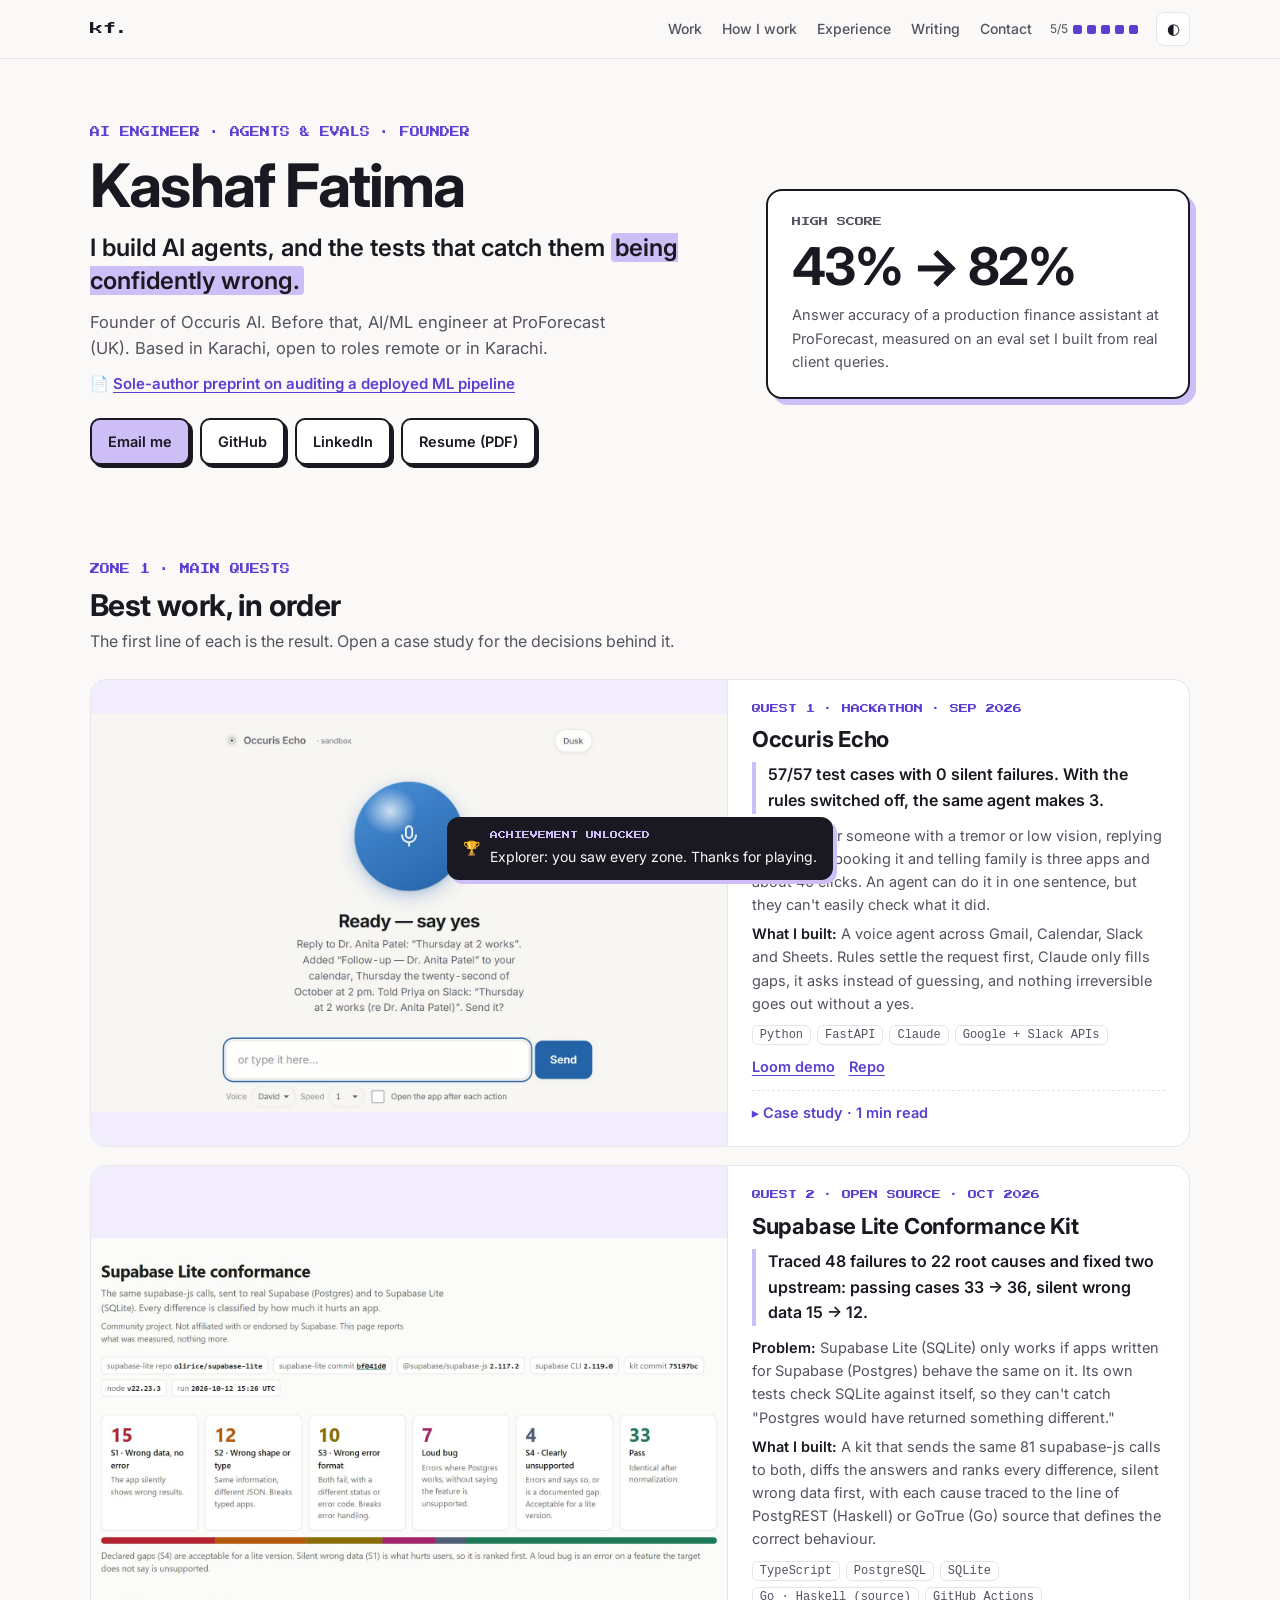
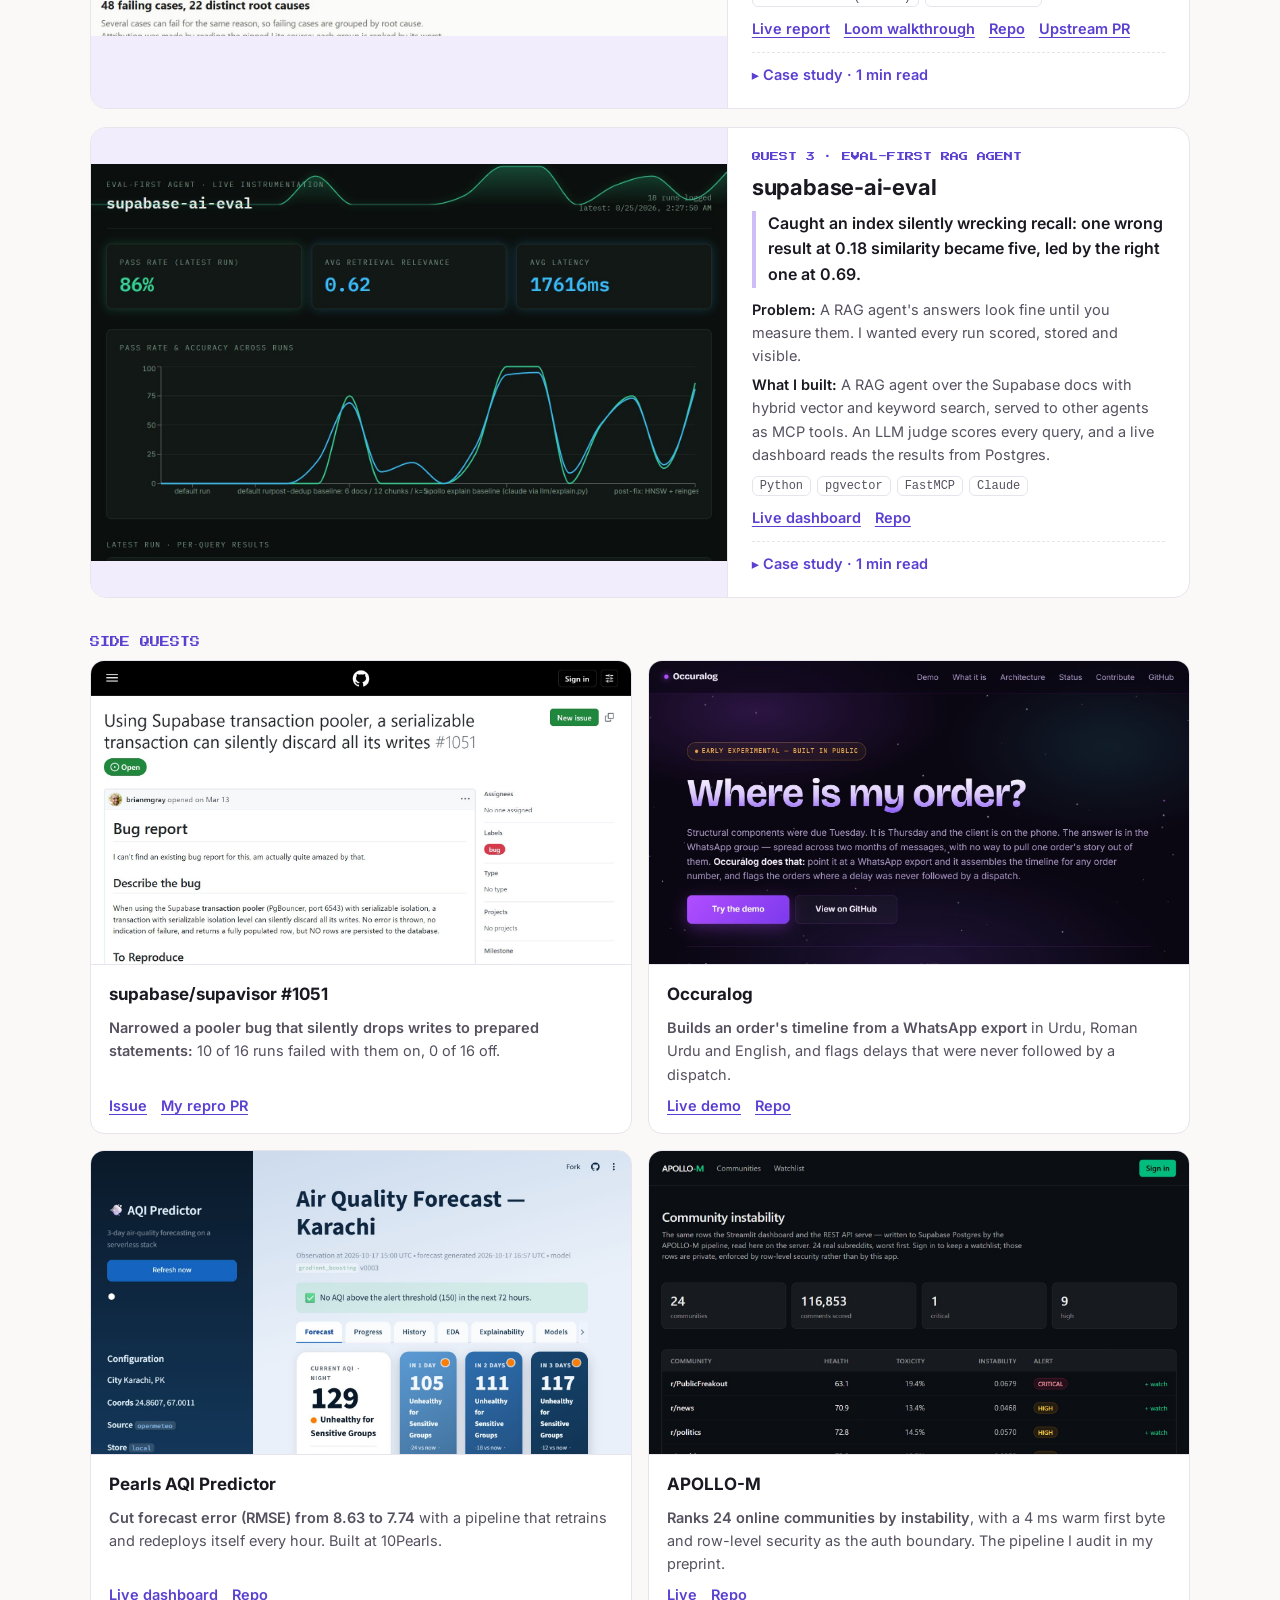
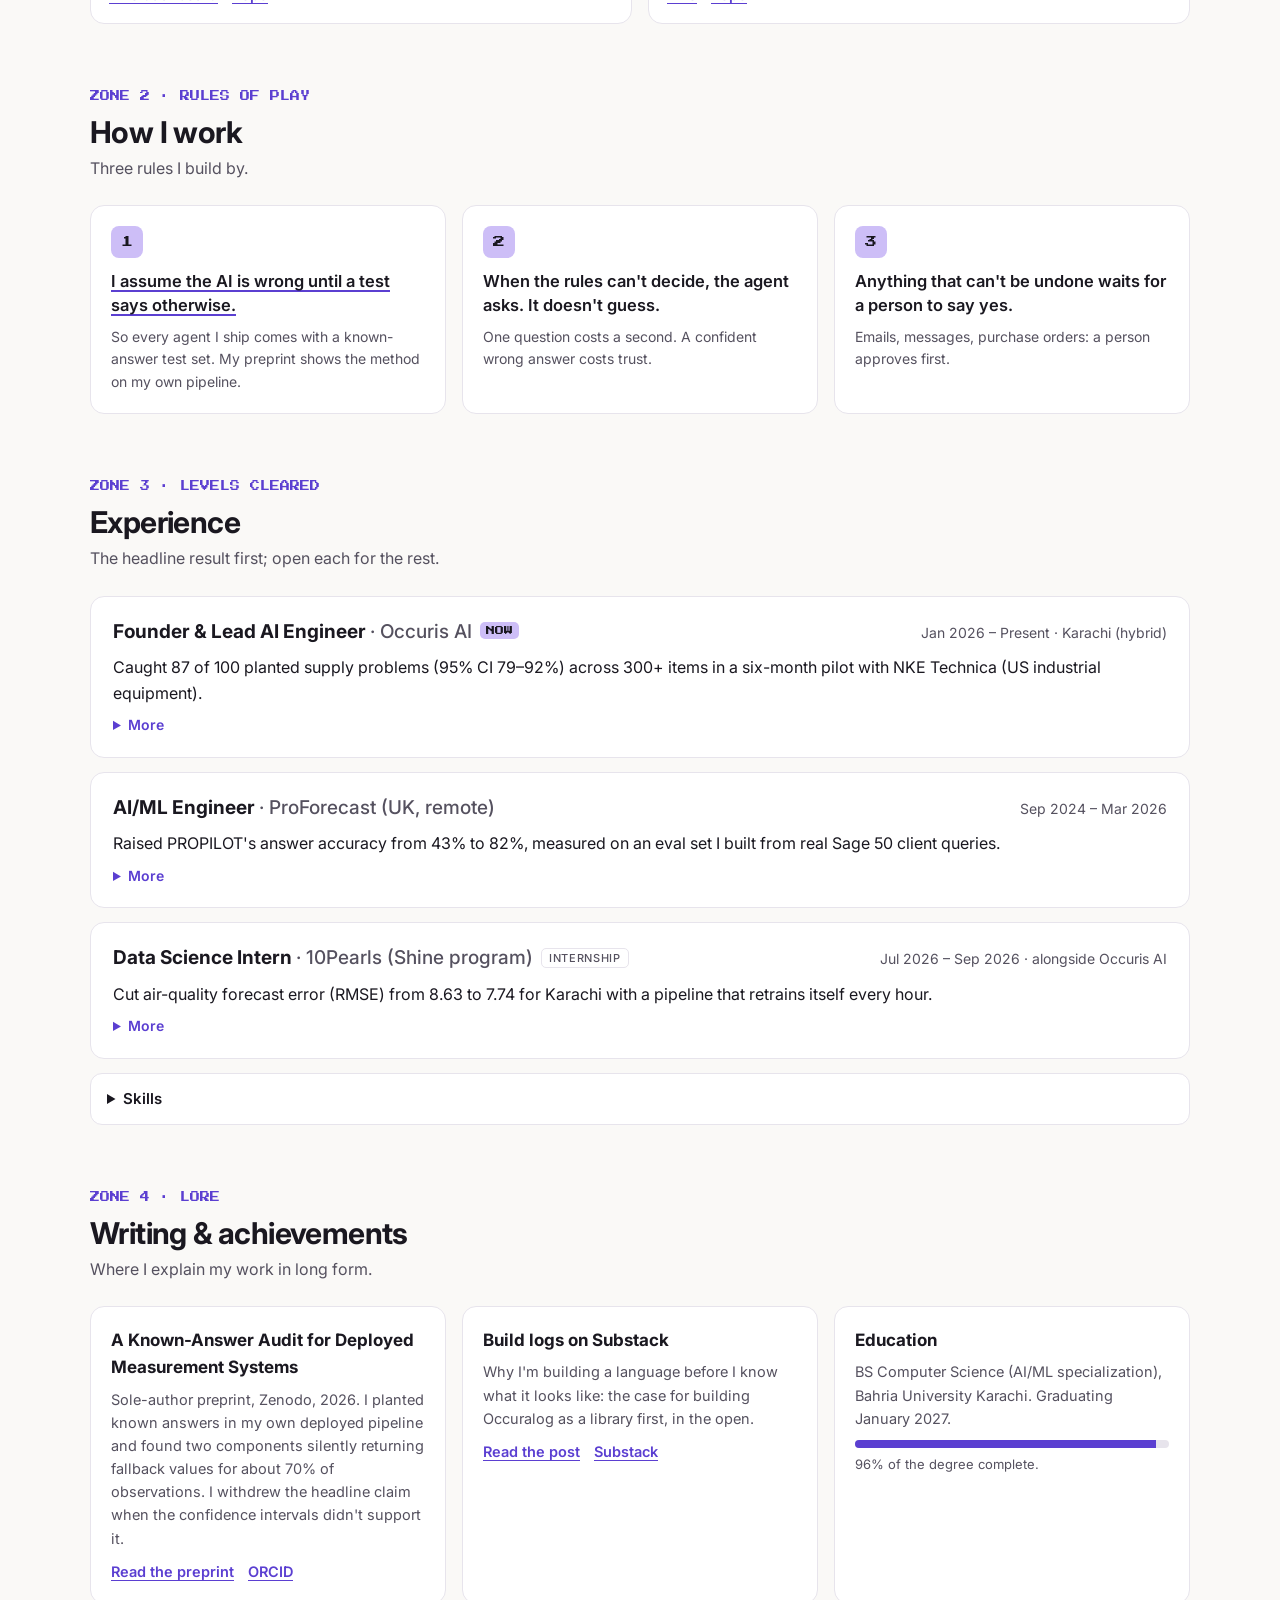
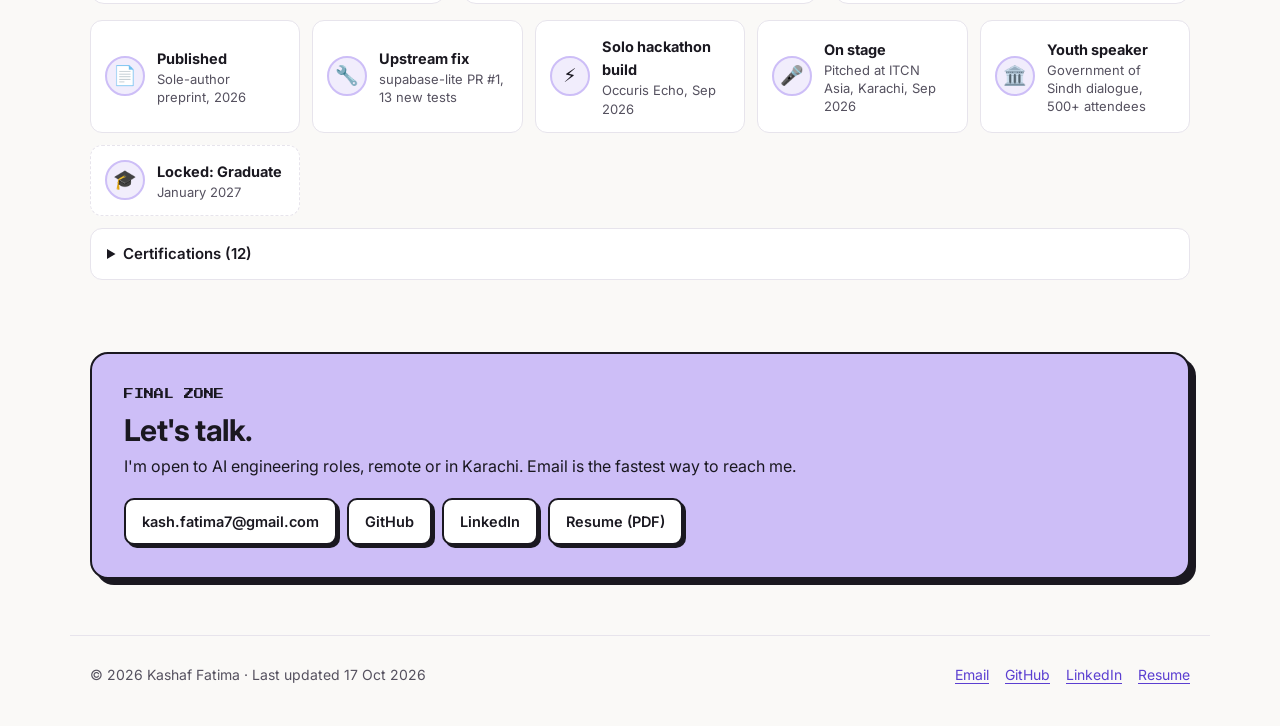
==== index.html @ 3b72481b "Move to the kashaff-codes GitHub name: links, canonical URL, preview image, resume Co-Authored-By: C" ====
<!DOCTYPE html>
<html lang="en">
<head>
  <meta charset="UTF-8">
  <meta name="viewport" content="width=device-width, initial-scale=1.0">
  <title>Kashaf Fatima — AI Engineer · Agents &amp; Evals</title>
  <meta name="description" content="AI engineer and founder of Occuris AI. I build AI agents and the tests that catch them being confidently wrong.">
  <meta name="author" content="Kashaf Fatima">
  <meta name="theme-color" content="#FAF9F7" media="(prefers-color-scheme: light)">
  <meta name="theme-color" content="#16141C" media="(prefers-color-scheme: dark)">
  <meta name="color-scheme" content="light dark">
  <link rel="canonical" href="https://kashaff-codes.github.io/Portfolio/">
  <link rel="icon" type="image/svg+xml" href="data:image/svg+xml,%3Csvg xmlns='http://www.w3.org/2000/svg' viewBox='0 0 64 64'%3E%3Crect width='64' height='64' rx='14' fill='%23CDBEF7'/%3E%3Ctext x='32' y='43' font-family='Arial,Helvetica,sans-serif' font-size='30' font-weight='700' text-anchor='middle' fill='%231A1820'%3Ekf%3C/text%3E%3C/svg%3E">
  <link rel="apple-touch-icon" href="https://kashaff-codes.github.io/Portfolio/og-image.png">
  <meta property="og:type" content="website">
  <meta property="og:site_name" content="Kashaf Fatima">
  <meta property="og:title" content="Kashaf Fatima — Building and evaluating AI agents">
  <meta property="og:description" content="AI engineer and founder of Occuris AI. I build AI agents and the tests that catch them being confidently wrong.">
  <meta property="og:url" content="https://kashaff-codes.github.io/Portfolio/">
  <meta property="og:image" content="https://kashaff-codes.github.io/Portfolio/og-image.png">
  <meta property="og:image:width" content="1200">
  <meta property="og:image:height" content="630">
  <meta property="og:image:alt" content="Kashaf Fatima — Building and evaluating AI agents">
  <meta name="twitter:card" content="summary_large_image">
  <meta name="twitter:title" content="Kashaf Fatima — Building and evaluating AI agents">
  <meta name="twitter:description" content="AI engineer and founder of Occuris AI. I build AI agents and the tests that catch them being confidently wrong.">
  <meta name="twitter:image" content="https://kashaff-codes.github.io/Portfolio/og-image.png">
  <link rel="preconnect" href="https://fonts.googleapis.com">
  <link rel="preconnect" href="https://fonts.gstatic.com" crossorigin>
  <link href="https://fonts.googleapis.com/css2?family=Inter:wght@400;500;600;700&family=Press+Start+2P&display=swap" rel="stylesheet">
  <style>
    *, *::before, *::after { box-sizing: border-box; margin: 0; padding: 0; }

    /* One neutral base, one accent (lavender). --violet is the same hue, darkened for readable text. */
    :root {
      --bg:       #FAF9F7;
      --surface:  #FFFFFF;
      --ink:      #1A1820;
      --muted:    #55515F;
      --line:     #E7E4EC;
      --lavender: #CDBEF7;
      --lavender-soft: #F1EDFC;
      --violet:   #5B3FD1;
    }
    @media (prefers-color-scheme: dark) {
      :root:not([data-theme="light"]) {
        --bg:       #16141C;
        --surface:  #1E1B26;
        --ink:      #EEEBF5;
        --muted:    #ABA6B8;
        --line:     #2F2B3A;
        --lavender: #B9A6F5;
        --lavender-soft: #2A2440;
        --violet:   #C4B5FA;
      }
    }
    :root[data-theme="dark"] {
      --bg:       #16141C;
      --surface:  #1E1B26;
      --ink:      #EEEBF5;
      --muted:    #ABA6B8;
      --line:     #2F2B3A;
      --lavender: #B9A6F5;
      --lavender-soft: #2A2440;
      --violet:   #C4B5FA;
    }

    html { scroll-behavior: smooth; scroll-padding-top: 70px; }
    body {
      background: var(--bg); color: var(--ink);
      font: 16px/1.6 'Inter', system-ui, sans-serif;
      -webkit-font-smoothing: antialiased;
    }
    a { color: var(--violet); text-underline-offset: 3px; }
    strong { font-weight: 600; }
    img { display: block; max-width: 100%; height: auto; }
    .pixel { font-family: 'Press Start 2P', monospace; font-weight: 400; }
    .wrap { max-width: 1140px; margin: 0 auto; padding: 0 20px; }
    :focus-visible { outline: 3px solid var(--violet); outline-offset: 2px; border-radius: 4px; }

    /* Top bar */
    header.bar {
      position: sticky; top: 0; z-index: 20;
      background: var(--bg); border-bottom: 1px solid var(--line);
    }
    .bar-inner { display: flex; align-items: center; gap: 18px; height: 58px; }
    .logo { font-family: 'Press Start 2P', monospace; font-size: 13px; color: var(--ink); text-decoration: none; }
    .bar nav { display: flex; gap: 20px; margin-left: auto; }
    .bar nav a { color: var(--muted); text-decoration: none; font-size: 14px; font-weight: 500; }
    .bar nav a:hover { color: var(--ink); }
    .zones { display: flex; align-items: center; gap: 5px; font-size: 12px; color: var(--muted); }
    .pip { width: 9px; height: 9px; border-radius: 2px; background: var(--line); }
    .pip.on { background: var(--violet); }
    .menu { display: none; position: relative; }
    .menu summary {
      list-style: none; cursor: pointer; font-size: 14px; font-weight: 600;
      border: 1px solid var(--line); background: var(--surface); color: var(--ink);
      border-radius: 8px; padding: 6px 12px;
    }
    .menu summary::-webkit-details-marker { display: none; }
    .menu nav {
      position: absolute; left: 0; top: calc(100% + 8px); min-width: 190px; margin-left: 0; gap: 0;
      display: grid; background: var(--surface); border: 1px solid var(--line);
      border-radius: 12px; padding: 6px; box-shadow: 4px 4px 0 var(--lavender);
    }
    .menu nav a { color: var(--ink); text-decoration: none; padding: 10px 12px; border-radius: 8px; font-weight: 500; }
    .menu nav a:hover { background: var(--lavender-soft); }
    .theme-btn {
      border: 1px solid var(--line); background: var(--surface); color: var(--ink);
      border-radius: 8px; width: 34px; height: 34px; cursor: pointer; font-size: 15px;
    }

    /* Buttons */
    .actions { display: flex; flex-wrap: wrap; gap: 10px; }
    .btn {
      display: inline-flex; align-items: center; padding: 10px 16px; border-radius: 10px;
      font-weight: 600; font-size: 14.5px; text-decoration: none;
      border: 2px solid var(--ink); color: var(--ink); background: var(--surface);
      box-shadow: 3px 3px 0 var(--ink);
    }
    .btn:hover { transform: translate(-1px, -1px); box-shadow: 4px 4px 0 var(--ink); }
    .btn.primary { background: var(--lavender); color: #1A1820; }

    /* LAYER 1 — 10 seconds: who, what, one proof number, contact */
    .hero { padding: 64px 0 40px; display: grid; grid-template-columns: 1.5fr 1fr; gap: 40px; align-items: center; }
    .hero-label { font-size: 10px; color: var(--violet); margin-bottom: 14px; line-height: 1.8; }
    h1 { font-size: clamp(40px, 7vw, 60px); line-height: 1.02; letter-spacing: -0.03em; font-weight: 700; }
    .hook { font-size: clamp(20px, 2.6vw, 24px); line-height: 1.35; margin: 16px 0 12px; font-weight: 600; }
    .hook mark { background: var(--lavender); color: #1A1820; padding: 0 4px; border-radius: 4px; }
    .sub { color: var(--muted); font-size: 16.5px; margin-bottom: 10px; max-width: 540px; }
    .cred { font-size: 15px; font-weight: 600; margin-bottom: 22px; }
    .proof {
      background: var(--surface); border: 2px solid var(--ink); border-radius: 16px;
      padding: 24px; box-shadow: 6px 6px 0 var(--lavender);
    }
    .proof .pixel { font-size: 9px; color: var(--muted); margin-bottom: 12px; display: block; }
    .proof-num { font-size: clamp(38px, 10vw, 52px); font-weight: 700; letter-spacing: -0.03em; line-height: 1; white-space: nowrap; }
    .proof p { color: var(--muted); margin-top: 10px; font-size: 14.5px; }

    /* Sections */
    section.zone { padding: 56px 0 8px; }
    .zone-label { font-size: 10px; color: var(--violet); margin-bottom: 10px; }
    h2 { font-size: 30px; letter-spacing: -0.02em; line-height: 1.2; margin-bottom: 6px; }
    .zone-sub { color: var(--muted); margin-bottom: 24px; }

    /* LAYER 2 + 3 — main quests: outcome line (30 s), problem/build/links (60 s) */
    .quest {
      background: var(--surface); border: 1px solid var(--line); border-radius: 16px;
      display: grid; grid-template-columns: 58% 1fr; overflow: hidden; margin-bottom: 18px;
    }
    .shot { background: var(--lavender-soft); border-right: 1px solid var(--line); display: flex; align-items: center; }
    .shot img { width: 100%; aspect-ratio: 16 / 10; object-fit: cover; object-position: top; }
    .quest-body { padding: 22px 24px; display: flex; flex-direction: column; gap: 10px; }
    .rank { font-size: 9px; color: var(--violet); }
    .quest h3 { font-size: 22px; letter-spacing: -0.01em; line-height: 1.2; }
    .outcome { font-size: 16px; font-weight: 600; border-left: 4px solid var(--lavender); padding-left: 12px; }
    .facts { display: grid; gap: 6px; font-size: 14.5px; color: var(--muted); }
    .facts b { color: var(--ink); font-weight: 600; }
    .tags { display: flex; flex-wrap: wrap; gap: 6px; }
    .tag { font: 500 12px ui-monospace, SFMono-Regular, Menlo, Consolas, monospace; color: var(--muted); border: 1px solid var(--line); border-radius: 6px; padding: 2px 7px; }
    .links { display: flex; flex-wrap: wrap; gap: 14px; }
    .links a { font-size: 14.5px; font-weight: 600; }

    /* LAYER 4 — 5 minutes: case studies */
    details.case { border-top: 1px dashed var(--line); padding-top: 10px; margin-top: 2px; }
    details.case summary { cursor: pointer; font-weight: 600; font-size: 14.5px; color: var(--violet); list-style: none; }
    details.case summary::-webkit-details-marker { display: none; }
    details.case summary::before { content: '▸ '; }
    details.case[open] summary::before { content: '▾ '; }
    .case-body { display: grid; gap: 14px; margin-top: 12px; font-size: 14.5px; color: var(--muted); }
    .case-body h4 { font-size: 13px; text-transform: uppercase; letter-spacing: .06em; color: var(--ink); margin-bottom: 4px; }
    .case-body ul { padding-left: 18px; display: grid; gap: 5px; }

    .zoom { display: block; width: 100%; cursor: zoom-in; position: relative; }
    .zoom::after {
      content: '⤢ Enlarge'; position: absolute; right: 10px; bottom: 10px; font: 600 12px 'Inter', sans-serif;
      background: rgba(26, 24, 32, .82); color: #fff; padding: 4px 8px; border-radius: 6px; opacity: 0; transition: opacity .15s;
    }
    .zoom:hover::after, .zoom:focus-visible::after { opacity: 1; }
    dialog.viewer { border: 0; padding: 0; background: transparent; max-width: min(96vw, 1600px); margin: auto; }
    dialog.viewer::backdrop { background: rgba(10, 9, 14, .86); }
    dialog.viewer img { width: 100%; height: auto; max-height: 88vh; object-fit: contain; border-radius: 10px; }
    dialog.viewer button {
      position: fixed; top: 16px; right: 16px; font: 600 14px 'Inter', sans-serif; cursor: pointer;
      background: #fff; color: #1A1820; border: 2px solid #1A1820; border-radius: 8px; padding: 6px 12px;
    }

    /* Side quests */
    .side { display: grid; grid-template-columns: repeat(2, 1fr); gap: 16px; }
    .side-card { background: var(--surface); border: 1px solid var(--line); border-radius: 14px; overflow: hidden; display: flex; flex-direction: column; }
    .side-card img { aspect-ratio: 16 / 9; object-fit: cover; object-position: top; border-bottom: 1px solid var(--line); }
    .side-body { padding: 16px 18px; display: flex; flex-direction: column; gap: 8px; flex: 1; }
    .side-card h3 { font-size: 17px; }
    .side-card p { font-size: 14.5px; color: var(--muted); }
    .side-card .links { margin-top: auto; }

    /* How I work */
    .principles { display: grid; grid-template-columns: repeat(3, 1fr); gap: 16px; counter-reset: p; }
    .principle { background: var(--surface); border: 1px solid var(--line); border-radius: 14px; padding: 20px; }
    .principle::before {
      counter-increment: p; content: counter(p);
      font-family: 'Press Start 2P', monospace; font-size: 12px;
      display: inline-grid; place-items: center; width: 32px; height: 32px; border-radius: 8px;
      background: var(--lavender); color: #1A1820; margin-bottom: 12px;
    }
    .principle p { font-weight: 600; font-size: 16.5px; line-height: 1.45; }
    .principle a.rule-link { color: inherit; text-decoration: underline; text-decoration-color: var(--violet); text-decoration-thickness: 2px; }
    .principle small { display: block; color: var(--muted); font-size: 14px; margin-top: 8px; }

    /* Experience */
    .level { background: var(--surface); border: 1px solid var(--line); border-radius: 14px; padding: 20px 22px; margin-bottom: 14px; }
    .level-head { display: flex; justify-content: space-between; gap: 12px; flex-wrap: wrap; align-items: baseline; }
    .level h3 { font-size: 19px; }
    .level h3 span { color: var(--muted); font-weight: 500; }
    .when { font-size: 14px; color: var(--muted); white-space: nowrap; }
    .level h3 .now { font-size: 9px; background: var(--lavender); color: #1A1820; padding: 4px 6px; border-radius: 5px; margin-left: 8px; vertical-align: 3px; }
    .tagpill { font-size: 11px; font-weight: 600; letter-spacing: .06em; color: var(--muted); border: 1px solid var(--line); padding: 2px 7px; border-radius: 5px; margin-left: 8px; vertical-align: 2px; }
    .level .headline { margin-top: 8px; }
    .level details { margin-top: 8px; }
    .level summary { cursor: pointer; color: var(--violet); font-weight: 600; font-size: 14px; }
    .level ul { padding-left: 18px; color: var(--muted); font-size: 14.5px; display: grid; gap: 6px; margin-top: 8px; }

    /* Writing + achievements */
    .two { display: grid; grid-template-columns: repeat(3, 1fr); gap: 16px; }
    .panel { background: var(--surface); border: 1px solid var(--line); border-radius: 14px; padding: 20px; }
    .panel h3 { font-size: 17px; margin-bottom: 6px; }
    .panel p { color: var(--muted); font-size: 14.5px; margin-bottom: 10px; }
    .badges { display: grid; grid-template-columns: repeat(auto-fill, minmax(200px, 1fr)); gap: 12px; }
    .badge { background: var(--surface); border: 1px solid var(--line); border-radius: 12px; padding: 14px; display: flex; gap: 12px; align-items: center; }
    .badge-icon { flex: none; width: 40px; height: 40px; border-radius: 50%; display: grid; place-items: center; font-size: 19px; background: var(--lavender-soft); border: 2px solid var(--lavender); }
    .badge b { display: block; font-size: 14.5px; }
    .badge small { color: var(--muted); font-size: 13px; line-height: 1.4; display: block; }
    .badge.locked { border-style: dashed; }
    .xp { height: 8px; border-radius: 4px; background: var(--line); margin-top: 6px; overflow: hidden; }
    .xp i { display: block; height: 100%; background: var(--violet); }
    details.box { background: var(--surface); border: 1px solid var(--line); border-radius: 12px; margin-top: 12px; }
    details.box summary { cursor: pointer; padding: 13px 16px; font-weight: 600; font-size: 15px; }
    .box-body { padding: 0 16px 14px; color: var(--muted); font-size: 14.5px; display: grid; gap: 6px; }
    .skills p { margin: 0; }
    .skills b { color: var(--ink); }

    /* Contact + footer */
    .final { margin: 64px 0 0; background: var(--lavender); color: #1A1820; border: 2px solid #1A1820; border-radius: 18px; padding: 32px; box-shadow: 6px 6px 0 #1A1820; }
    .final .pixel { font-size: 10px; margin-bottom: 10px; }
    .final h2 { color: #1A1820; }
    .final p { margin-bottom: 18px; }
    .final .btn { border-color: #1A1820; color: #1A1820; background: #FFFFFF; box-shadow: 3px 3px 0 #1A1820; }
    footer.wrap { padding: 28px 20px 40px; margin-top: 56px; border-top: 1px solid var(--line); color: var(--muted); font-size: 14px; display: flex; justify-content: space-between; flex-wrap: wrap; gap: 12px; }
    footer nav { display: flex; gap: 16px; flex-wrap: wrap; }

    .toast {
      position: fixed; left: 50%; bottom: 20px; transform: translate(-50%, 150%);
      background: var(--ink); color: var(--bg); border-radius: 12px; padding: 12px 16px;
      display: flex; gap: 10px; align-items: center; z-index: 50; transition: transform .3s;
      box-shadow: 4px 4px 0 var(--lavender); max-width: calc(100% - 32px); font-size: 14px;
    }
    .toast.show { transform: translate(-50%, 0); }
    .toast .pixel { font-size: 8px; display: block; margin-bottom: 4px; color: var(--lavender); }

    @media (prefers-reduced-motion: reduce) {
      html { scroll-behavior: auto; }
      .toast { transition: none; }
      .btn:hover { transform: none; }
    }

    @media (max-width: 820px) {
      .bar > .wrap > nav { display: none; }
      .menu { display: block; margin-left: 4px; }
      .zones { margin-left: auto; }
      .hero { grid-template-columns: 1fr; padding: 40px 0 24px; gap: 24px; }
      .proof { box-shadow: 4px 4px 0 var(--lavender); }
      .quest { grid-template-columns: 1fr; }
      .shot { border-right: 0; border-bottom: 1px solid var(--line); }
      .quest-body { padding: 18px; }
      .side, .principles, .two { grid-template-columns: 1fr; }
      .final { padding: 24px 20px; box-shadow: 4px 4px 0 #1A1820; }
      h2 { font-size: 26px; }
    }
  </style>
</head>
<body>

  <header class="bar">
    <div class="wrap bar-inner">
      <a href="#top" class="logo" aria-label="Kashaf Fatima, back to top">kf.</a>
      <nav aria-label="Sections">
        <a href="#work">Work</a>
        <a href="#how">How I work</a>
        <a href="#experience">Experience</a>
        <a href="#writing">Writing</a>
        <a href="#contact">Contact</a>
      </nav>
      <details class="menu" id="menu">
        <summary aria-label="Open section menu">Menu</summary>
        <nav aria-label="Sections">
          <a href="#work">Work</a>
          <a href="#how">How I work</a>
          <a href="#experience">Experience</a>
          <a href="#writing">Writing</a>
          <a href="#contact">Contact</a>
          <a href="Kashaf_Fatima_Resume.pdf" download>Resume (PDF)</a>
        </nav>
      </details>
      <div class="zones" title="Sections you've explored">
        <span id="zone-count">0/5</span>
        <span class="pip" data-pip="work"></span>
        <span class="pip" data-pip="how"></span>
        <span class="pip" data-pip="experience"></span>
        <span class="pip" data-pip="writing"></span>
        <span class="pip" data-pip="contact"></span>
      </div>
      <button class="theme-btn" id="theme-btn" aria-label="Switch between light and dark theme">◐</button>
    </div>
  </header>

  <main class="wrap" id="top">

    <!-- LAYER 1 · 10 seconds -->
    <section class="hero">
      <div>
        <div class="hero-label pixel">AI ENGINEER · AGENTS &amp; EVALS · FOUNDER</div>
        <h1>Kashaf Fatima</h1>
        <p class="hook">I build AI agents, and the tests that catch them <mark>being confidently wrong.</mark></p>
        <p class="sub">Founder of Occuris AI. Before that, AI/ML engineer at ProForecast (UK). Based in Karachi, open to roles remote or in Karachi.</p>
        <p class="cred">📄 <a href="https://doi.org/10.5281/zenodo.22395202" target="_blank" rel="noopener">Sole-author preprint on auditing a deployed ML pipeline</a></p>
        <div class="actions">
          <a href="mailto:kash.fatima7@gmail.com" class="btn primary">Email me</a>
          <a href="https://github.com/kashaff-codes" target="_blank" rel="noopener" class="btn">GitHub</a>
          <a href="https://www.linkedin.com/in/kashaf-fatima-jaffri67/" target="_blank" rel="noopener" class="btn">LinkedIn</a>
          <a href="Kashaf_Fatima_Resume.pdf" download class="btn">Resume (PDF)</a>
        </div>
      </div>
      <aside class="proof" aria-label="Proof">
        <span class="pixel">HIGH SCORE</span>
        <div class="proof-num">43% → 82%</div>
        <p>Answer accuracy of a production finance assistant at ProForecast, measured on an eval set I built from real client queries.</p>
      </aside>
    </section>

    <!-- LAYERS 2–4 · Work -->
    <section class="zone" id="work" data-zone="work">
      <div class="zone-label pixel">ZONE 1 · MAIN QUESTS</div>
      <h2>Best work, in order</h2>
      <p class="zone-sub">The first line of each is the result. Open a case study for the decisions behind it.</p>

      <!-- Quest 1 -->
      <article class="quest">
        <div class="shot"><a class="zoom" href="img/echo.jpg" aria-label="Open full-size screenshot"><img src="img/echo.jpg" width="1600" height="1000" loading="lazy" alt="Occuris Echo after one typed request: it has drafted a reply to Dr. Anita Patel, added the appointment to the calendar, drafted a Slack message to Priya, and asks 'Send it?'"></a></div>
        <div class="quest-body">
          <div class="rank pixel">QUEST 1 · HACKATHON · SEP 2026</div>
          <h3>Occuris Echo</h3>
          <p class="outcome">57/57 test cases with 0 silent failures. With the rules switched off, the same agent makes 3.</p>
          <div class="facts">
            <span><b>Problem:</b> For someone with a tremor or low vision, replying to a doctor, booking it and telling family is three apps and about 40 clicks. An agent can do it in one sentence, but they can't easily check what it did.</span>
            <span><b>What I built:</b> A voice agent across Gmail, Calendar, Slack and Sheets. Rules settle the request first, Claude only fills gaps, it asks instead of guessing, and nothing irreversible goes out without a yes.</span>
          </div>
          <div class="tags"><span class="tag">Python</span><span class="tag">FastAPI</span><span class="tag">Claude</span><span class="tag">Google + Slack APIs</span></div>
          <div class="links">
            <a href="https://www.loom.com/share/6bd1cf3edd624f7abde12051eb732f79" target="_blank" rel="noopener">Loom demo</a>
            <a href="https://github.com/kashaff-codes/occuris-echo" target="_blank" rel="noopener">Repo</a>
          </div>
          <details class="case">
            <summary>Case study · 1 min read</summary>
            <div class="case-body">
              <div>
                <h4>Decisions</h4>
                <ul>
                  <li>Rules before the model. Claude only extracts mentions; resolving them still goes through the rules, so a model mistake becomes a question, not an action.</li>
                  <li>The spoken read-back is built only from what each app reported, never from what the user said. Partial failures are stated: "Slack failed, nothing went out there."</li>
                  <li>"What's waiting for a yes" is computed from the ledger (requested minus completed), never stored as a flag. A crash loses nothing.</li>
                  <li>No vector memory. Nothing here needed similarity search, and it would have added a failure mode I couldn't measure.</li>
                  <li>Tests check the state of in-memory copies of all four apps (emails sent, events created), never what the agent claims it did.</li>
                </ul>
              </div>
              <div>
                <h4>Trade-offs</h4>
                <ul>
                  <li>"At 2" means 2 pm for hours 1 to 7. It's a heuristic, so Echo says the time back and the user can catch it.</li>
                  <li>The ledger lives in Google Sheets so users can read and edit their own memory, at the cost of a real database.</li>
                  <li>The parser is English-only; anything off-script falls to the model and is tagged as such.</li>
                </ul>
              </div>
              <div>
                <h4>What I'd do differently</h4>
                <ul>
                  <li>Run speech recognition on the device. The browser sends audio to the cloud, which isn't acceptable for medical appointments.</li>
                  <li>Test with disabled users. It's designed to WCAG 2.2, but designed isn't the same as tested.</li>
                </ul>
              </div>
            </div>
          </details>
        </div>
      </article>

      <!-- Quest 2 -->
      <article class="quest">
        <div class="shot"><a class="zoom" href="img/conformance.jpg" aria-label="Open full-size screenshot"><img src="img/conformance.jpg" width="1600" height="1000" loading="lazy" alt="The Supabase Lite conformance report: 15 silent wrong-data findings, 12 wrong shape, 10 wrong error format, 7 loud bugs, 4 clearly unsupported, 33 passing"></a></div>
        <div class="quest-body">
          <div class="rank pixel">QUEST 2 · OPEN SOURCE · OCT 2026</div>
          <h3>Supabase Lite Conformance Kit</h3>
          <p class="outcome">Traced 48 failures to 22 root causes and fixed two upstream: passing cases 33 → 36, silent wrong data 15 → 12.</p>
          <div class="facts">
            <span><b>Problem:</b> Supabase Lite (SQLite) only works if apps written for Supabase (Postgres) behave the same on it. Its own tests check SQLite against itself, so they can't catch "Postgres would have returned something different."</span>
            <span><b>What I built:</b> A kit that sends the same 81 supabase-js calls to both, diffs the answers and ranks every difference, silent wrong data first, with each cause traced to the line of PostgREST (Haskell) or GoTrue (Go) source that defines the correct behaviour.</span>
          </div>
          <div class="tags"><span class="tag">TypeScript</span><span class="tag">PostgreSQL</span><span class="tag">SQLite</span><span class="tag">Go · Haskell (source)</span><span class="tag">GitHub Actions</span></div>
          <div class="links">
            <a href="https://kashaff-codes.github.io/supalite-conformance/" target="_blank" rel="noopener">Live report</a>
            <a href="https://www.loom.com/share/0997a4b3062d48a1b7e1e290dffcd052" target="_blank" rel="noopener">Loom walkthrough</a>
            <a href="https://github.com/kashaff-codes/supalite-conformance" target="_blank" rel="noopener">Repo</a>
            <a href="https://github.com/olirice/supabase-lite/pull/1" target="_blank" rel="noopener">Upstream PR</a>
          </div>
          <details class="case">
            <summary>Case study · 1 min read</summary>
            <div class="case-body">
              <div>
                <h4>Decisions</h4>
                <ul>
                  <li>Black-box only: the kit talks HTTP through supabase-js, so any Supabase-compatible server can be tested by changing a URL.</li>
                  <li>One seed file generates the data for both databases, and CI fails if the generated files are stale.</li>
                  <li>No LLMs and no randomness in verdicts. Every version is pinned, so anyone can reproduce a run.</li>
                  <li>Severity ranks silent wrong data first and declared gaps last, because the silent ones are what hurt users.</li>
                  <li>Failures are grouped by root cause, so the report shows how many distinct problems exist, not just how many cases failed.</li>
                </ul>
              </div>
              <div>
                <h4>Trade-offs</h4>
                <ul>
                  <li>No compatibility percentage. A single number would hide which differences matter.</li>
                  <li>Error messages are never compared, only codes. Messages change between versions; codes are the contract.</li>
                  <li>Differences don't fail the build, because they're the output. A <code>--fail-on S1</code> flag lets a project gate on them.</li>
                </ul>
              </div>
              <div>
                <h4>What I'd do differently</h4>
                <ul>
                  <li>Turn the upgrade checks into a real export-to-Postgres migration. Today each value is written to both sides and compared, which isn't the same as migrating.</li>
                </ul>
              </div>
            </div>
          </details>
        </div>
      </article>

      <!-- Quest 3 -->
      <article class="quest">
        <div class="shot"><a class="zoom" href="img/ai-eval.jpg" aria-label="Open full-size screenshot"><img src="img/ai-eval.jpg" width="1600" height="1000" loading="lazy" alt="The supabase-ai-eval dashboard: 86% pass rate on the latest run, 0.62 average retrieval relevance, and per-query results"></a></div>
        <div class="quest-body">
          <div class="rank pixel">QUEST 3 · EVAL-FIRST RAG AGENT</div>
          <h3>supabase-ai-eval</h3>
          <p class="outcome">Caught an index silently wrecking recall: one wrong result at 0.18 similarity became five, led by the right one at 0.69.</p>
          <div class="facts">
            <span><b>Problem:</b> A RAG agent's answers look fine until you measure them. I wanted every run scored, stored and visible.</span>
            <span><b>What I built:</b> A RAG agent over the Supabase docs with hybrid vector and keyword search, served to other agents as MCP tools. An LLM judge scores every query, and a live dashboard reads the results from Postgres.</span>
          </div>
          <div class="tags"><span class="tag">Python</span><span class="tag">pgvector</span><span class="tag">FastMCP</span><span class="tag">Claude</span></div>
          <div class="links">
            <a href="https://supabase-ai-eval.vercel.app" target="_blank" rel="noopener">Live dashboard</a>
            <a href="https://github.com/kashaff-codes/supabase-ai-eval" target="_blank" rel="noopener">Repo</a>
          </div>
          <details class="case">
            <summary>Case study · 1 min read</summary>
            <div class="case-body">
              <div>
                <h4>Decisions</h4>
                <ul>
                  <li>Replaced an ivfflat index with HNSW. With 100 lists over 12 rows and one probe, every search read a single list, which looked like a weak model, not an index problem.</li>
                  <li>Merged vector and keyword results by rank, not score. Cosine similarity runs 0 to 1 and text rank is unbounded, so blending scores means inventing a scale.</li>
                  <li>Errors are scored separately from failures. When one query hit a DNS error, the harness refused to call that run a valid quality signal.</li>
                  <li>A schema-drift check, because the embedding size is declared in three places that can't check each other, and a mismatch fails quietly.</li>
                </ul>
              </div>
              <div>
                <h4>Trade-offs</h4>
                <ul>
                  <li>Six documents and eight test queries: enough to catch real bugs, not a benchmark.</li>
                  <li>An LLM judge is itself a model. Its scores are logged with its reasoning so they can be checked.</li>
                </ul>
              </div>
              <div>
                <h4>What I'd do differently</h4>
                <ul>
                  <li>Grow the corpus and the test set together. The one real failure (file uploads) was a gap in the docs I ingested, not in retrieval, and the eval was right to separate the two.</li>
                </ul>
              </div>
            </div>
          </details>
        </div>
      </article>

      <h3 class="zone-label pixel" style="margin-top:36px">SIDE QUESTS</h3>
      <div class="side">
        <article class="side-card">
          <a class="zoom" href="img/supavisor.jpg" aria-label="Open full-size screenshot"><img src="img/supavisor.jpg" width="1600" height="1000" loading="lazy" alt="GitHub issue supabase/supavisor #1051: a serializable transaction can silently discard all its writes"></a>
          <div class="side-body">
            <h3>supabase/supavisor #1051</h3>
            <p><strong>Narrowed a pooler bug that silently drops writes to prepared statements:</strong> 10 of 16 runs failed with them on, 0 of 16 off.</p>
            <div class="links">
              <a href="https://github.com/supabase/supavisor/issues/1051" target="_blank" rel="noopener">Issue</a>
              <a href="https://github.com/brianmgray/supabase-pool-bug-repro/pull/1" target="_blank" rel="noopener">My repro PR</a>
            </div>
          </div>
        </article>
        <article class="side-card">
          <a class="zoom" href="img/occuralog.jpg" aria-label="Open full-size screenshot"><img src="img/occuralog.jpg" width="1600" height="1000" loading="lazy" alt="Occuralog landing page: Where is my order?"></a>
          <div class="side-body">
            <h3>Occuralog</h3>
            <p><strong>Builds an order's timeline from a WhatsApp export</strong> in Urdu, Roman Urdu and English, and flags delays that were never followed by a dispatch.</p>
            <div class="links">
              <a href="https://kashaff-codes.github.io/occuralog/" target="_blank" rel="noopener">Live demo</a>
              <a href="https://github.com/kashaff-codes/occuralog" target="_blank" rel="noopener">Repo</a>
            </div>
          </div>
        </article>
        <article class="side-card">
          <a class="zoom" href="img/aqi.jpg" aria-label="Open full-size screenshot"><img src="img/aqi.jpg" width="1600" height="1000" loading="lazy" alt="Pearls AQI Predictor dashboard: Karachi air-quality forecast for the next three days"></a>
          <div class="side-body">
            <h3>Pearls AQI Predictor</h3>
            <p><strong>Cut forecast error (RMSE) from 8.63 to 7.74</strong> with a pipeline that retrains and redeploys itself every hour. Built at 10Pearls.</p>
            <div class="links">
              <a href="https://pearls-aqi-predictor-5upvktvwg4pwnegfofuvoi.streamlit.app" target="_blank" rel="noopener">Live dashboard</a>
              <a href="https://github.com/kashaff-codes/pearls-aqi-predictor" target="_blank" rel="noopener">Repo</a>
            </div>
          </div>
        </article>
        <article class="side-card">
          <a class="zoom" href="img/apollo.jpg" aria-label="Open full-size screenshot"><img src="img/apollo.jpg" width="1600" height="1000" loading="lazy" alt="APOLLO-M: a table of 24 communities ranked by instability"></a>
          <div class="side-body">
            <h3>APOLLO-M</h3>
            <p><strong>Ranks 24 online communities by instability</strong>, with a 4 ms warm first byte and row-level security as the auth boundary. The pipeline I audit in my preprint.</p>
            <div class="links">
              <a href="https://apollo-m.vercel.app" target="_blank" rel="noopener">Live</a>
              <a href="https://github.com/kashaff-codes/apollo-m" target="_blank" rel="noopener">Repo</a>
            </div>
          </div>
        </article>
      </div>
    </section>

    <!-- How I work -->
    <section class="zone" id="how" data-zone="how">
      <div class="zone-label pixel">ZONE 2 · RULES OF PLAY</div>
      <h2>How I work</h2>
      <p class="zone-sub">Three rules I build by.</p>
      <div class="principles">
        <div class="principle"><p><a class="rule-link" href="https://doi.org/10.5281/zenodo.22395202" target="_blank" rel="noopener">I assume the AI is wrong until a test says otherwise.</a></p><small>So every agent I ship comes with a known-answer test set. My preprint shows the method on my own pipeline.</small></div>
        <div class="principle"><p>When the rules can't decide, the agent asks. It doesn't guess.</p><small>One question costs a second. A confident wrong answer costs trust.</small></div>
        <div class="principle"><p>Anything that can't be undone waits for a person to say yes.</p><small>Emails, messages, purchase orders: a person approves first.</small></div>
      </div>
    </section>

    <!-- Experience -->
    <section class="zone" id="experience" data-zone="experience">
      <div class="zone-label pixel">ZONE 3 · LEVELS CLEARED</div>
      <h2>Experience</h2>
      <p class="zone-sub">The headline result first; open each for the rest.</p>

      <article class="level">
        <div class="level-head">
          <h3>Founder &amp; Lead AI Engineer <span>· Occuris AI</span><span class="now pixel">NOW</span></h3>
          <span class="when">Jan 2026 – Present · Karachi (hybrid)</span>
        </div>
        <p class="headline">Caught 87 of 100 planted supply problems (95% CI 79–92%) across 300+ items in a six-month pilot with NKE Technica (US industrial equipment).</p>
        <details>
          <summary>More</summary>
          <ul>
            <li>Tested the procurement and inventory agents against a known-answer set and tuned them to prefer false alarms over misses.</li>
            <li>Put a human approval gate in front of every irreversible action by agents that run on schedules and events (LangGraph, FastAPI, React), routed through Occuris Echo for sign-off over Gmail or Slack.</li>
            <li>Kept agents free of single-provider lock-in: they run on Claude, Grok or Ollama, and every answer records the model that produced it.</li>
            <li>Made tenant isolation a database guarantee: the tenant comes from the verified Supabase Auth session, with row-level security on every table.</li>
            <li>Lead a team of three. Pitched Occuris at ITCN Asia, Karachi, Sep 2026.</li>
          </ul>
        </details>
      </article>

      <article class="level">
        <div class="level-head">
          <h3>AI/ML Engineer <span>· ProForecast (UK, remote)</span></h3>
          <span class="when">Sep 2024 – Mar 2026</span>
        </div>
        <p class="headline">Raised PROPILOT's answer accuracy from 43% to 82%, measured on an eval set I built from real Sage 50 client queries.</p>
        <details>
          <summary>More</summary>
          <ul>
            <li>Fixed semantic-search and intent failures with BERT/RoBERTa embeddings, scoring each answer on intent and the figure returned.</li>
            <li>Delivered 12-month forecasts for clients in Germany, the US and elsewhere by building RAPIER's pipeline over 18 months of client finance and warehouse data on HDFS, Spark and Snowflake.</li>
            <li>Shipped every change to both production products (Django, DRF, TensorFlow) through pull-request review, and wrote both products' technical documentation.</li>
          </ul>
        </details>
      </article>

      <article class="level">
        <div class="level-head">
          <h3>Data Science Intern <span>· 10Pearls (Shine program)</span><span class="tagpill">INTERNSHIP</span></h3>
          <span class="when">Jul 2026 – Sep 2026 · alongside Occuris AI</span>
        </div>
        <p class="headline">Cut air-quality forecast error (RMSE) from 8.63 to 7.74 for Karachi with a pipeline that retrains itself every hour.</p>
        <details>
          <summary>More</summary>
          <ul>
            <li>Built Pearls AQI Predictor: three-day air-quality forecasts on a fully serverless stack.</li>
            <li>Hourly GitHub Actions jobs fetch pollutant and weather data, build ~150 features, retrain and compare seven model families, and promote the best to a model registry with no manual step.</li>
            <li>R² rose from 0.21 to 0.36 after adding known-future weather; SHAP showed the model learned that more wind means lower AQI.</li>
          </ul>
        </details>
      </article>

      <details class="box skills">
        <summary>Skills</summary>
        <div class="box-body">
          <p><b>Evals:</b> known-answer and differential testing, LLM-as-judge, regression checks in CI, bootstrap and binomial confidence intervals.</p>
          <p><b>Agents &amp; LLMs:</b> LangGraph, MCP, RAG, pgvector, human-in-the-loop approval, Claude, Grok, OpenAI, Gemini, Ollama, PyTorch, TensorFlow.</p>
          <p><b>Engineering:</b> Python, TypeScript, FastAPI, Django, React, PostgreSQL, Supabase RLS, Rust, Spark, Snowflake, AWS, Playwright, GitHub Actions; Go and Haskell (source reading).</p>
        </div>
      </details>
    </section>

    <!-- Writing + achievements -->
    <section class="zone" id="writing" data-zone="writing">
      <div class="zone-label pixel">ZONE 4 · LORE</div>
      <h2>Writing &amp; achievements</h2>
      <p class="zone-sub">Where I explain my work in long form.</p>

      <div class="two">
        <div class="panel">
          <h3>A Known-Answer Audit for Deployed Measurement Systems</h3>
          <p>Sole-author preprint, Zenodo, 2026. I planted known answers in my own deployed pipeline and found two components silently returning fallback values for about 70% of observations. I withdrew the headline claim when the confidence intervals didn't support it.</p>
          <div class="links">
            <a href="https://doi.org/10.5281/zenodo.22395202" target="_blank" rel="noopener">Read the preprint</a>
            <a href="https://orcid.org/0009-0000-8981-7161" target="_blank" rel="noopener">ORCID</a>
          </div>
        </div>
        <div class="panel">
          <h3>Build logs on Substack</h3>
          <p>Why I'm building a language before I know what it looks like: the case for building Occuralog as a library first, in the open.</p>
          <div class="links">
            <a href="https://kashaf00.substack.com/p/why-im-building-a-language-before" target="_blank" rel="noopener">Read the post</a>
            <a href="https://kashaf00.substack.com" target="_blank" rel="noopener">Substack</a>
          </div>
        </div>
        <div class="panel">
          <h3>Education</h3>
          <p>BS Computer Science (AI/ML specialization), Bahria University Karachi. Graduating January 2027.</p>
          <div class="xp" role="progressbar" aria-label="Progress through the degree" aria-valuemin="0" aria-valuemax="100" id="xp"><i id="xp-fill"></i></div>
          <p style="margin-top:6px;font-size:13px" id="xp-text"></p>
        </div>
      </div>

      <div class="badges" style="margin-top:16px">
        <div class="badge"><div class="badge-icon" aria-hidden="true">📄</div><div><b>Published</b><small>Sole-author preprint, 2026</small></div></div>
        <div class="badge"><div class="badge-icon" aria-hidden="true">🔧</div><div><b>Upstream fix</b><small>supabase-lite PR #1, 13 new tests</small></div></div>
        <div class="badge"><div class="badge-icon" aria-hidden="true">⚡</div><div><b>Solo hackathon build</b><small>Occuris Echo, Sep 2026</small></div></div>
        <div class="badge"><div class="badge-icon" aria-hidden="true">🎤</div><div><b>On stage</b><small>Pitched at ITCN Asia, Karachi, Sep 2026</small></div></div>
        <div class="badge"><div class="badge-icon" aria-hidden="true">🏛️</div><div><b>Youth speaker</b><small>Government of Sindh dialogue, 500+ attendees</small></div></div>
        <div class="badge locked"><div class="badge-icon" aria-hidden="true">🎓</div><div><b>Locked: Graduate</b><small>January 2027</small></div></div>
      </div>

      <details class="box">
        <summary>Certifications (12)</summary>
        <div class="box-body">
          <p>IBM: Agentic AI with LangGraph, CrewAI, AutoGen and BeeAI · Agentic AI with LangChain and LangGraph · Generative AI Language Modeling with Transformers · Advanced RAG with Vector Databases and Retrievers · Fundamentals of Building AI Agents (Nov–Dec 2025)</p>
          <p>Duke: Open Source LLMOps Solutions · GenAI and LLMs on AWS · Advanced Data Engineering (Nov 2025)</p>
          <p>University of Michigan: Generative AI: Impact on Business and Society (Aug 2025) · SOAS: Understanding Research Methods (Jul 2025) · Forage: Tata GenAI Data Analytics, AWS Solutions Architecture (Jan 2026)</p>
        </div>
      </details>
    </section>

    <!-- Contact -->
    <section class="final" id="contact" data-zone="contact">
      <div class="pixel">FINAL ZONE</div>
      <h2>Let's talk.</h2>
      <p>I'm open to AI engineering roles, remote or in Karachi. Email is the fastest way to reach me.</p>
      <div class="actions">
        <a href="mailto:kash.fatima7@gmail.com" class="btn">kash.fatima7@gmail.com</a>
        <a href="https://github.com/kashaff-codes" target="_blank" rel="noopener" class="btn">GitHub</a>
        <a href="https://www.linkedin.com/in/kashaf-fatima-jaffri67/" target="_blank" rel="noopener" class="btn">LinkedIn</a>
        <a href="Kashaf_Fatima_Resume.pdf" download class="btn">Resume (PDF)</a>
      </div>
    </section>
  </main>

  <footer class="wrap">
    <span>© 2026 Kashaf Fatima · Last updated 17 Oct 2026</span>
    <nav aria-label="Contact">
      <a href="mailto:kash.fatima7@gmail.com">Email</a>
      <a href="https://github.com/kashaff-codes" target="_blank" rel="noopener">GitHub</a>
      <a href="https://www.linkedin.com/in/kashaf-fatima-jaffri67/" target="_blank" rel="noopener">LinkedIn</a>
      <a href="Kashaf_Fatima_Resume.pdf" download>Resume</a>
    </nav>
  </footer>

  <dialog class="viewer" id="viewer" aria-label="Full-size screenshot">
    <button type="button" id="viewer-close">Close ✕</button>
    <img id="viewer-img" src="" alt="">
  </dialog>

  <div class="toast" id="toast" role="status" aria-live="polite">
    <span aria-hidden="true">🏆</span>
    <div><span class="pixel">ACHIEVEMENT UNLOCKED</span><span id="toast-text"></span></div>
  </div>

  <script>
    const root = document.documentElement;
    try { const t = localStorage.getItem('theme'); if (t) root.dataset.theme = t; } catch (e) {}
    document.getElementById('theme-btn').addEventListener('click', () => {
      const dark = root.dataset.theme ? root.dataset.theme === 'dark' : matchMedia('(prefers-color-scheme: dark)').matches;
      root.dataset.theme = dark ? 'light' : 'dark';
      try { localStorage.setItem('theme', root.dataset.theme); } catch (e) {}
    });

    // Screenshot viewer
    const viewer = document.getElementById('viewer'), vimg = document.getElementById('viewer-img');
    document.querySelectorAll('a.zoom').forEach(a => a.addEventListener('click', e => {
      if (!viewer.showModal) return;
      e.preventDefault();
      const img = a.querySelector('img');
      vimg.src = a.href; vimg.alt = img.alt;
      viewer.showModal();
    }));
    document.getElementById('viewer-close').addEventListener('click', () => viewer.close());
    viewer.addEventListener('click', e => { if (e.target === viewer) viewer.close(); });

    // Close the phone menu after picking a section
    const menu = document.getElementById('menu');
    menu.querySelectorAll('a').forEach(a => a.addEventListener('click', () => { menu.open = false; }));
    document.addEventListener('click', e => { if (!menu.contains(e.target)) menu.open = false; });

    // Degree progress, Feb 2023 – Jan 2027
    const start = new Date(2023, 1, 1), end = new Date(2027, 0, 31);
    const pct = Math.max(0, Math.min(100, Math.round((Date.now() - start) / (end - start) * 100)));
    document.getElementById('xp-fill').style.width = pct + '%';
    document.getElementById('xp').setAttribute('aria-valuenow', pct);
    document.getElementById('xp-text').textContent = pct >= 100 ? 'Degree complete.' : pct + '% of the degree complete.';

    // Zones explored
    const toast = document.getElementById('toast');
    const zones = document.querySelectorAll('[data-zone]');
    const seen = new Set();
    const obs = new IntersectionObserver(entries => {
      entries.forEach(e => {
        const z = e.target.dataset.zone;
        if (!e.isIntersecting || seen.has(z)) return;
        seen.add(z);
        document.querySelector(`[data-pip="${z}"]`).classList.add('on');
        document.getElementById('zone-count').textContent = `${seen.size}/${zones.length}`;
        if (seen.size === zones.length) {
          document.getElementById('toast-text').textContent = 'Explorer: you saw every zone. Thanks for playing.';
          toast.classList.add('show');
          setTimeout(() => toast.classList.remove('show'), 3500);
        }
      });
    }, { threshold: 0.15 });
    zones.forEach(z => obs.observe(z));
  </script>
</body>
</html>
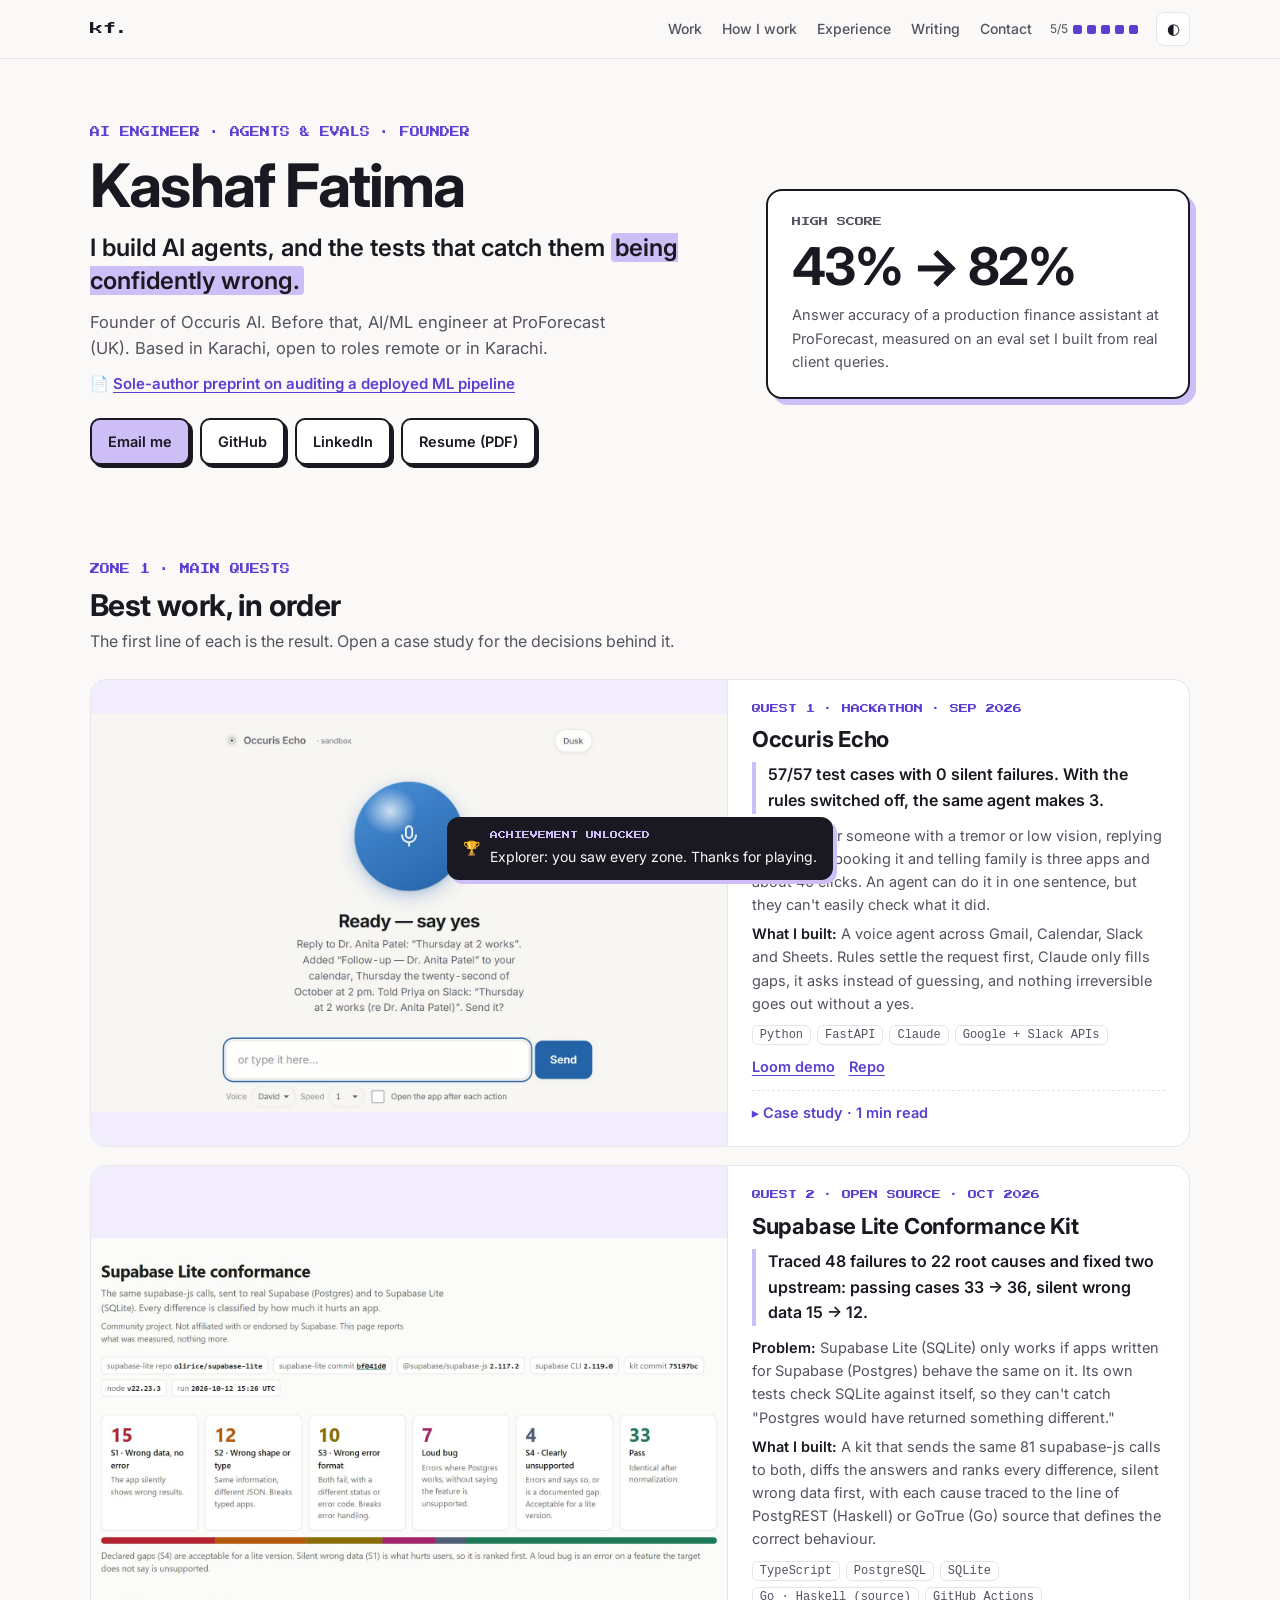
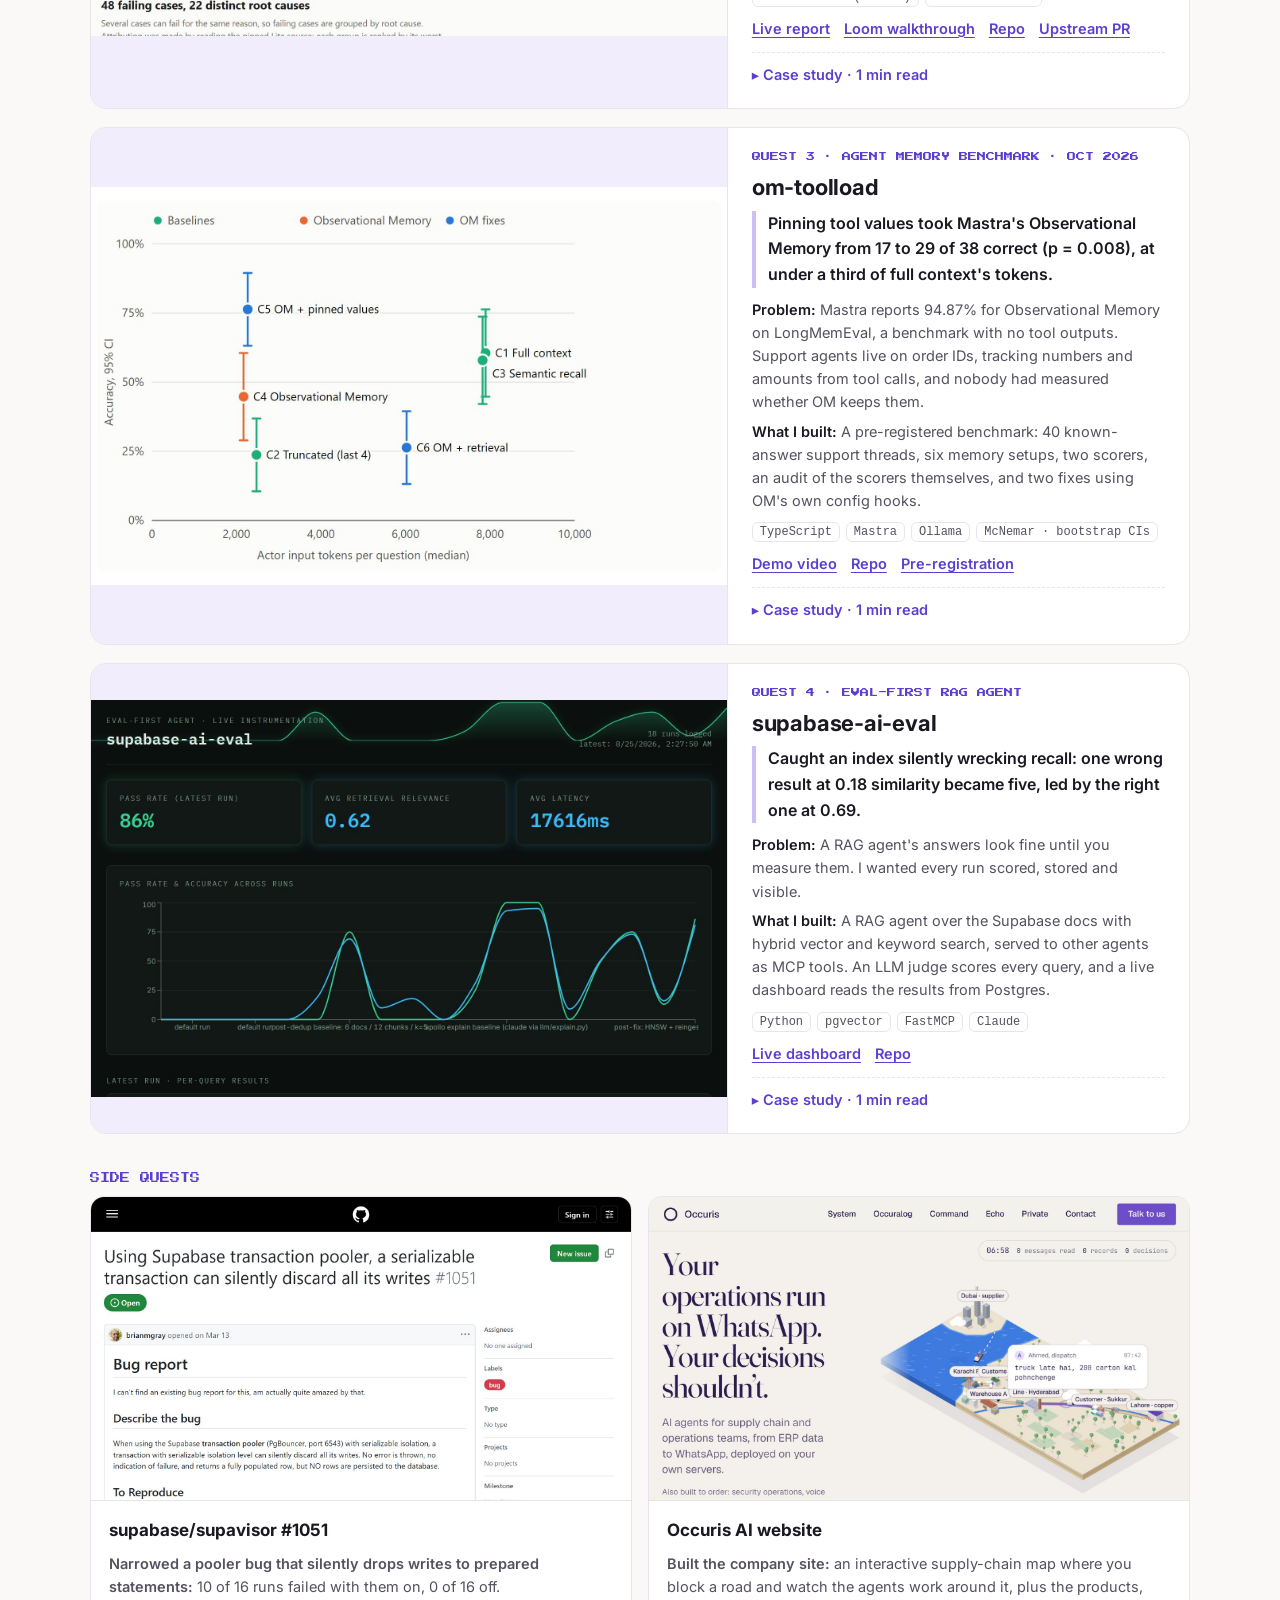
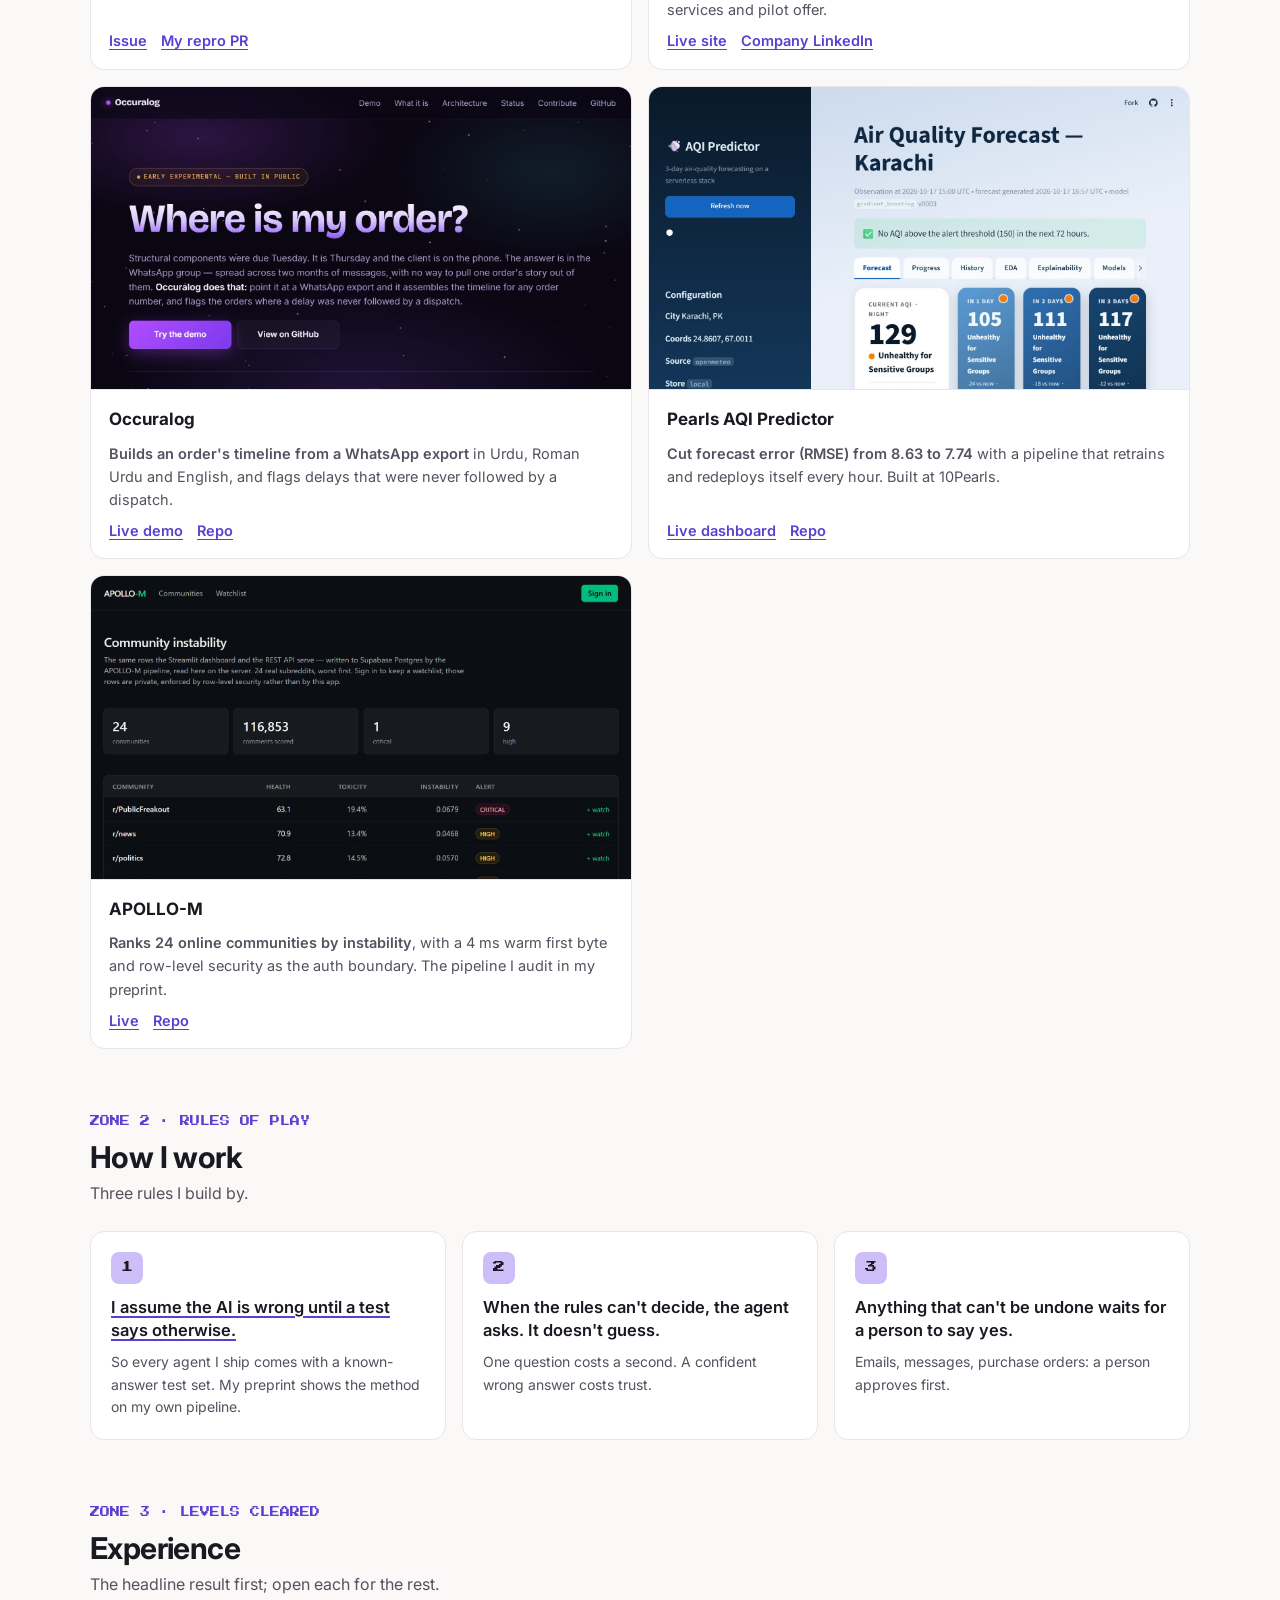
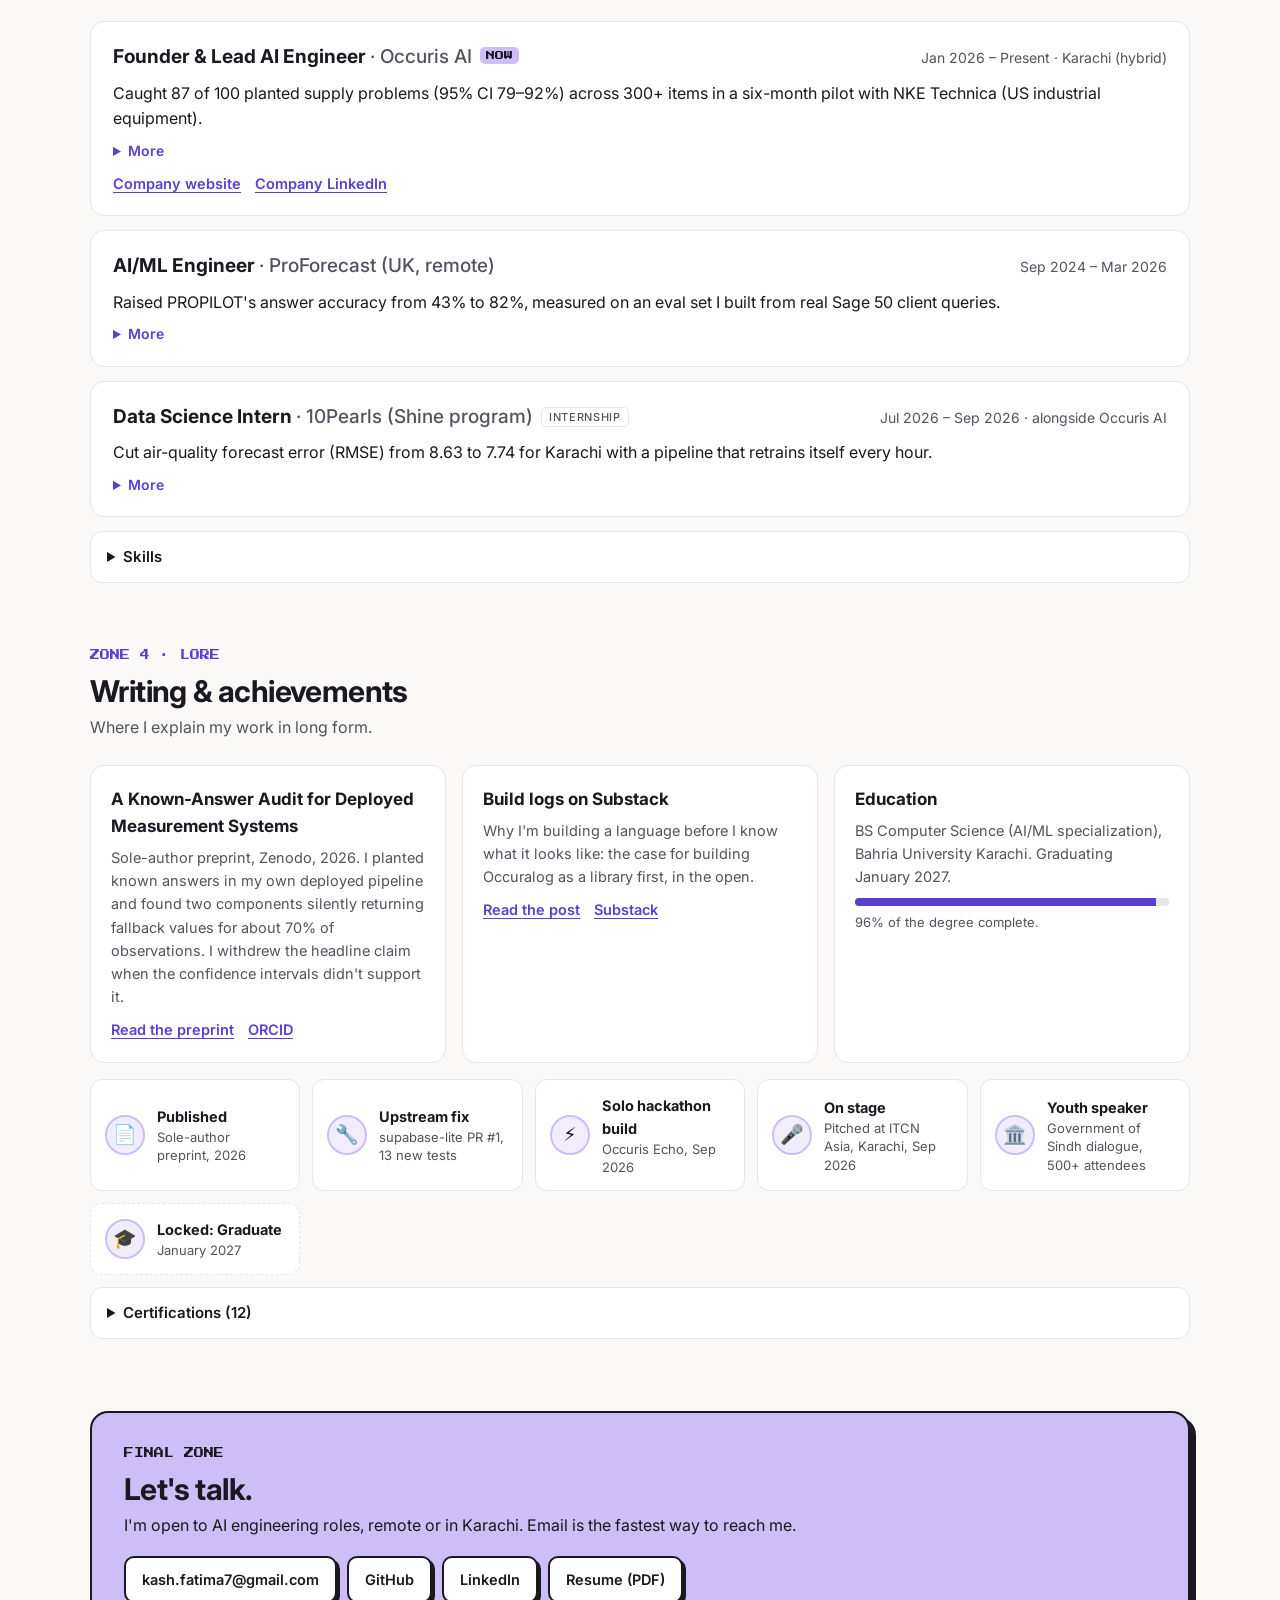
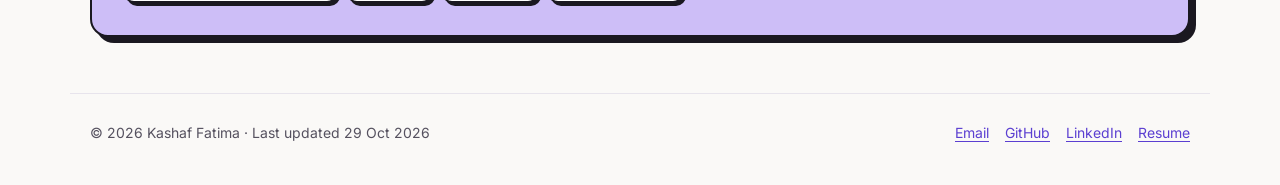
==== commit 7bb18db3: "Add om-toolload as Quest 3 and the Occuris AI website; keep supabase-ai-eval as Quest 4 - om-toolloa" ====
--- a/index.html
+++ b/index.html
@@ -444,9 +444,56 @@
 
       <!-- Quest 3 -->
       <article class="quest">
+        <div class="shot"><a class="zoom" href="img/om-toolload.jpg" aria-label="Open full-size chart"><img src="img/om-toolload.jpg" width="1600" height="1000" loading="lazy" alt="Chart of accuracy against input tokens: Observational Memory scores 45% at about 2,200 tokens, OM with pinned values 76% at about 2,300, full context 61% at about 7,900, each with 95% confidence intervals"></a></div>
+        <div class="quest-body">
+          <div class="rank pixel">QUEST 3 · AGENT MEMORY BENCHMARK · OCT 2026</div>
+          <h3>om-toolload</h3>
+          <p class="outcome">Pinning tool values took Mastra's Observational Memory from 17 to 29 of 38 correct (p = 0.008), at under a third of full context's tokens.</p>
+          <div class="facts">
+            <span><b>Problem:</b> Mastra reports 94.87% for Observational Memory on LongMemEval, a benchmark with no tool outputs. Support agents live on order IDs, tracking numbers and amounts from tool calls, and nobody had measured whether OM keeps them.</span>
+            <span><b>What I built:</b> A pre-registered benchmark: 40 known-answer support threads, six memory setups, two scorers, an audit of the scorers themselves, and two fixes using OM's own config hooks.</span>
+          </div>
+          <div class="tags"><span class="tag">TypeScript</span><span class="tag">Mastra</span><span class="tag">Ollama</span><span class="tag">McNemar · bootstrap CIs</span></div>
+          <div class="links">
+            <a href="https://youtu.be/xpHd0-6P4N8" target="_blank" rel="noopener">Demo video</a>
+            <a href="https://github.com/kashaff-codes/om-toolload" target="_blank" rel="noopener">Repo</a>
+            <a href="https://github.com/kashaff-codes/om-toolload/blob/main/PREREGISTRATION.md" target="_blank" rel="noopener">Pre-registration</a>
+          </div>
+          <details class="case">
+            <summary>Case study · 1 min read</summary>
+            <div class="case-body">
+              <div>
+                <h4>Decisions</h4>
+                <ul>
+                  <li>Committed the pre-registration before any main-run result existed, including the cut lines and which scorer would be primary.</li>
+                  <li>Audited the LLM judge on 40 planted answers first. It passed 0 of 10 near-misses, so by the pre-registered rule it became the primary scorer.</li>
+                  <li>Every setup reads byte-identical seeded threads, so differences in answers come from memory alone.</li>
+                  <li>Each wrong answer is traced: was the value dropped by the Observer, or kept and missed by the agent? Those need different fixes.</li>
+                </ul>
+              </div>
+              <div>
+                <h4>Trade-offs</h4>
+                <ul>
+                  <li>40 cases on a local 8B model: intervals of about ±10–15 points. It's a probe, not a verdict on OM.</li>
+                  <li>Thresholds were scaled down so observation and reflection fire on short threads; OM's defaults never trigger at this length.</li>
+                </ul>
+              </div>
+              <div>
+                <h4>What I'd do differently</h4>
+                <ul>
+                  <li>Longer threads and three runs. With a hosted Observer, reflection fired in only 1 of 38 threads, so the results say little about reflection, and one run gives no run-to-run spread.</li>
+                </ul>
+              </div>
+            </div>
+          </details>
+        </div>
+      </article>
+
+      <!-- Quest 4 -->
+      <article class="quest">
         <div class="shot"><a class="zoom" href="img/ai-eval.jpg" aria-label="Open full-size screenshot"><img src="img/ai-eval.jpg" width="1600" height="1000" loading="lazy" alt="The supabase-ai-eval dashboard: 86% pass rate on the latest run, 0.62 average retrieval relevance, and per-query results"></a></div>
         <div class="quest-body">
-          <div class="rank pixel">QUEST 3 · EVAL-FIRST RAG AGENT</div>
+          <div class="rank pixel">QUEST 4 · EVAL-FIRST RAG AGENT</div>
           <h3>supabase-ai-eval</h3>
           <p class="outcome">Caught an index silently wrecking recall: one wrong result at 0.18 similarity became five, led by the right one at 0.69.</p>
           <div class="facts">
@@ -502,6 +549,17 @@
           </div>
         </article>
         <article class="side-card">
+          <a class="zoom" href="img/occuris-site.jpg" aria-label="Open full-size screenshot"><img src="img/occuris-site.jpg" width="1600" height="1000" loading="lazy" alt="Occuris AI website: Your operations run on WhatsApp. Your decisions shouldn't. An isometric map of a supply chain from Dubai to Karachi, with a Roman Urdu dispatch message"></a>
+          <div class="side-body">
+            <h3>Occuris AI website</h3>
+            <p><strong>Built the company site:</strong> an interactive supply-chain map where you block a road and watch the agents work around it, plus the products, services and pilot offer.</p>
+            <div class="links">
+              <a href="https://occuris.pages.dev/" target="_blank" rel="noopener">Live site</a>
+              <a href="https://www.linkedin.com/company/occurisai" target="_blank" rel="noopener">Company LinkedIn</a>
+            </div>
+          </div>
+        </article>
+        <article class="side-card">
           <a class="zoom" href="img/occuralog.jpg" aria-label="Open full-size screenshot"><img src="img/occuralog.jpg" width="1600" height="1000" loading="lazy" alt="Occuralog landing page: Where is my order?"></a>
           <div class="side-body">
             <h3>Occuralog</h3>
@@ -571,6 +629,10 @@
             <li>Lead a team of three. Pitched Occuris at ITCN Asia, Karachi, Sep 2026.</li>
           </ul>
         </details>
+        <div class="links" style="margin-top:10px">
+          <a href="https://occuris.pages.dev/" target="_blank" rel="noopener">Company website</a>
+          <a href="https://www.linkedin.com/company/occurisai" target="_blank" rel="noopener">Company LinkedIn</a>
+        </div>
       </article>
 
       <article class="level">
@@ -680,7 +742,7 @@
   </main>
 
   <footer class="wrap">
-    <span>© 2026 Kashaf Fatima · Last updated 17 Oct 2026</span>
+    <span>© 2026 Kashaf Fatima · Last updated 29 Oct 2026</span>
     <nav aria-label="Contact">
       <a href="mailto:kash.fatima7@gmail.com">Email</a>
       <a href="https://github.com/kashaff-codes" target="_blank" rel="noopener">GitHub</a>
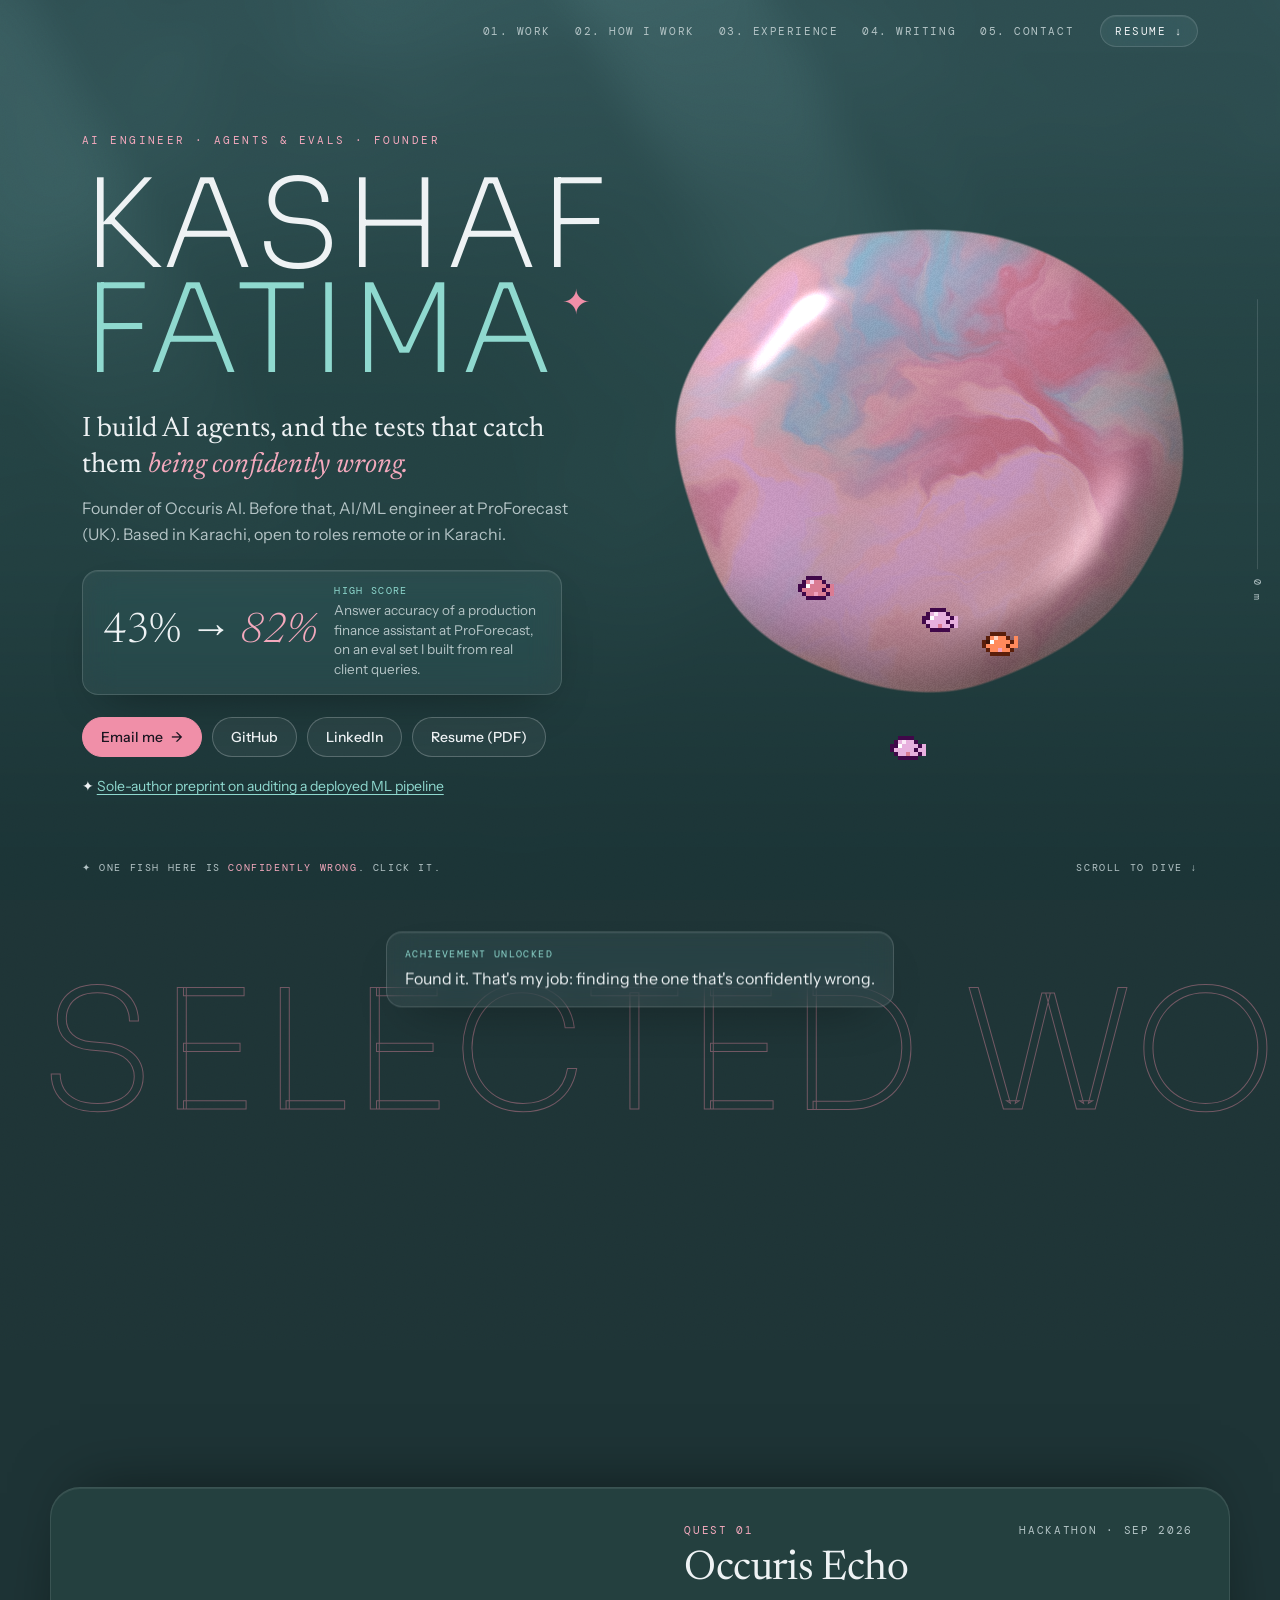
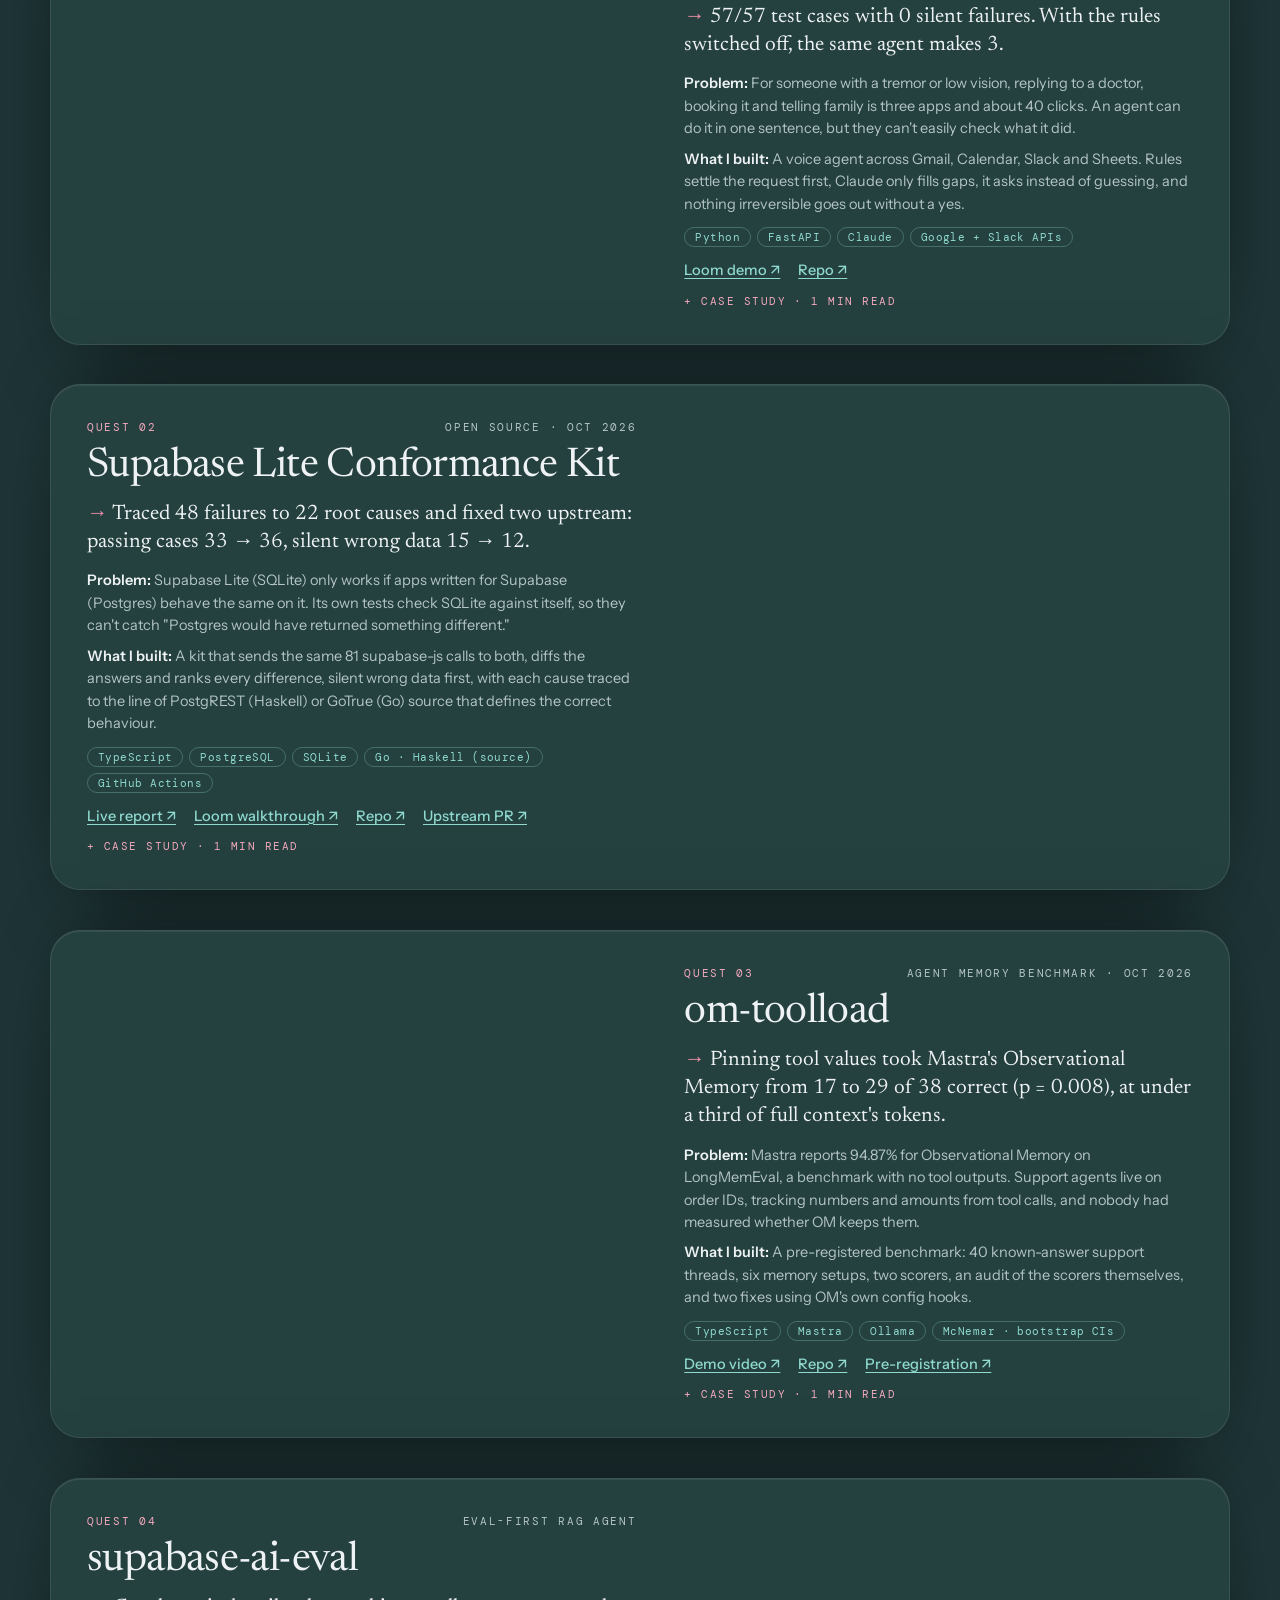
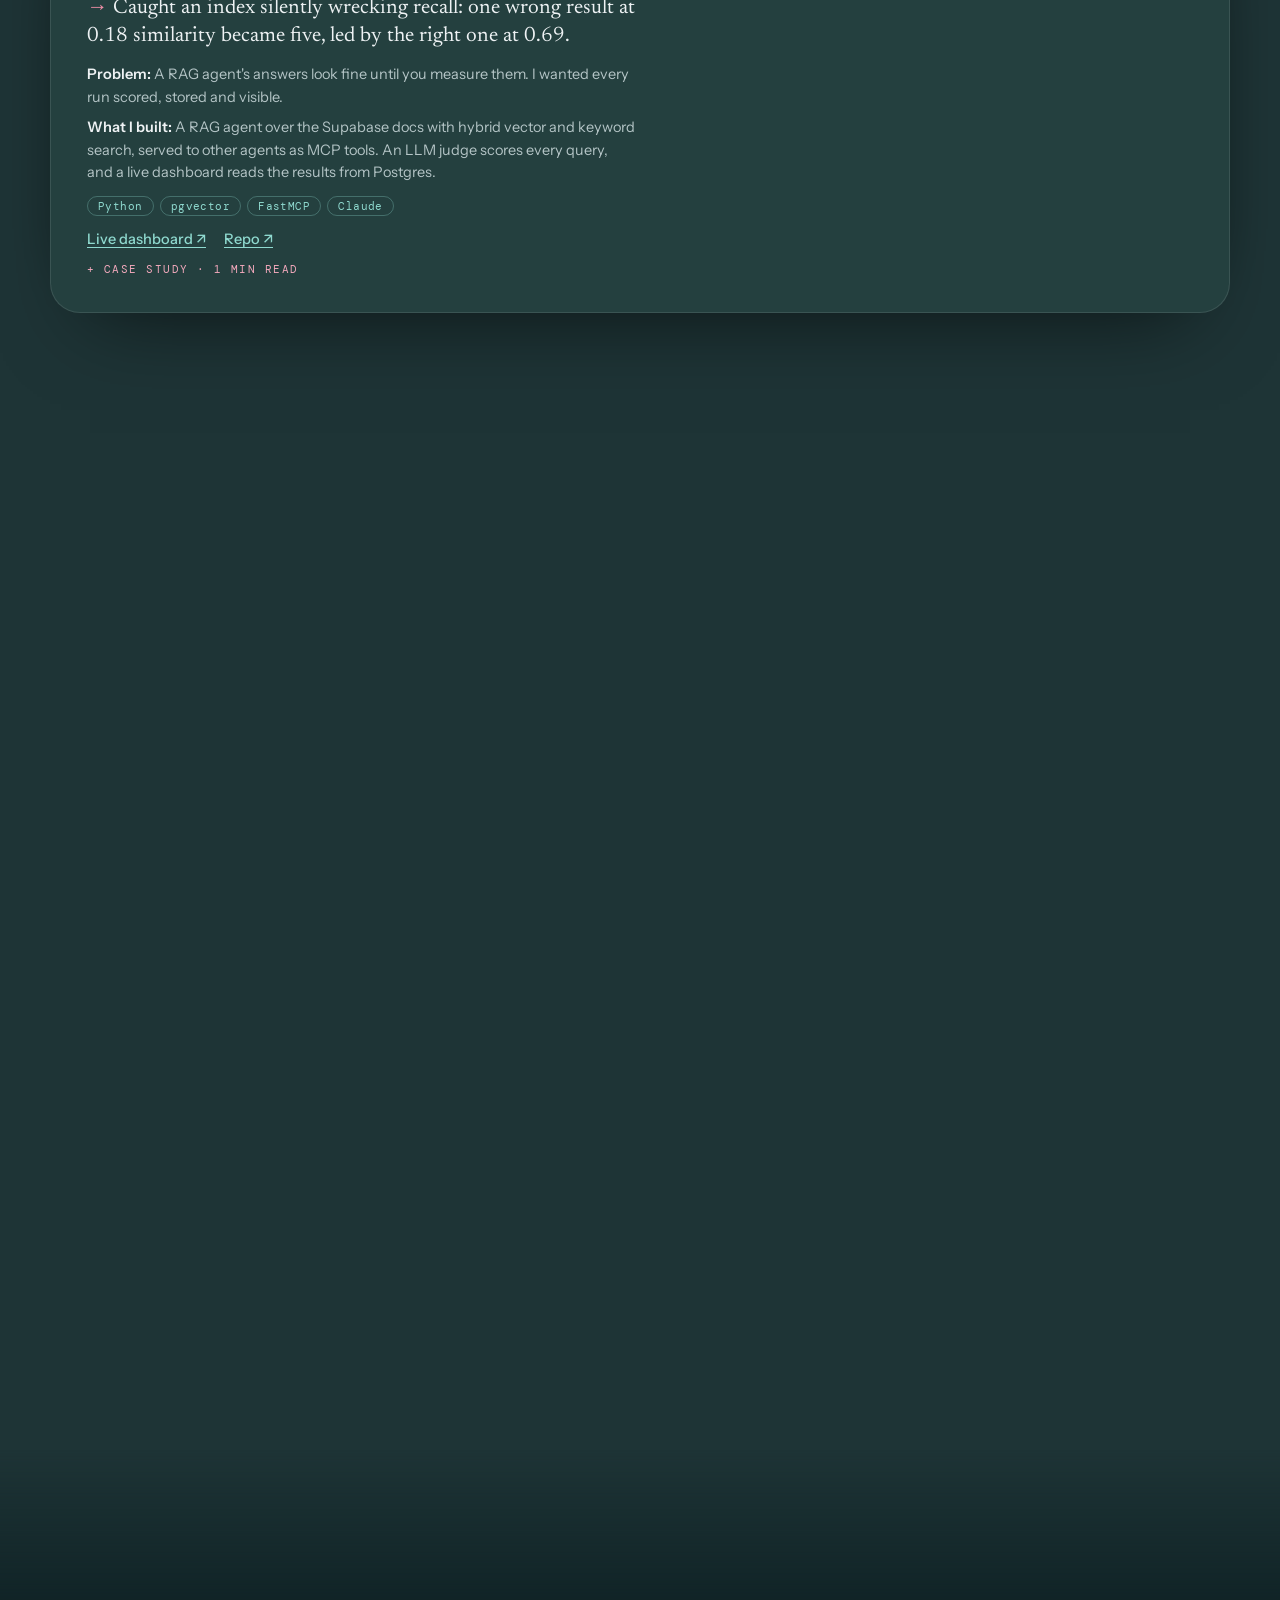
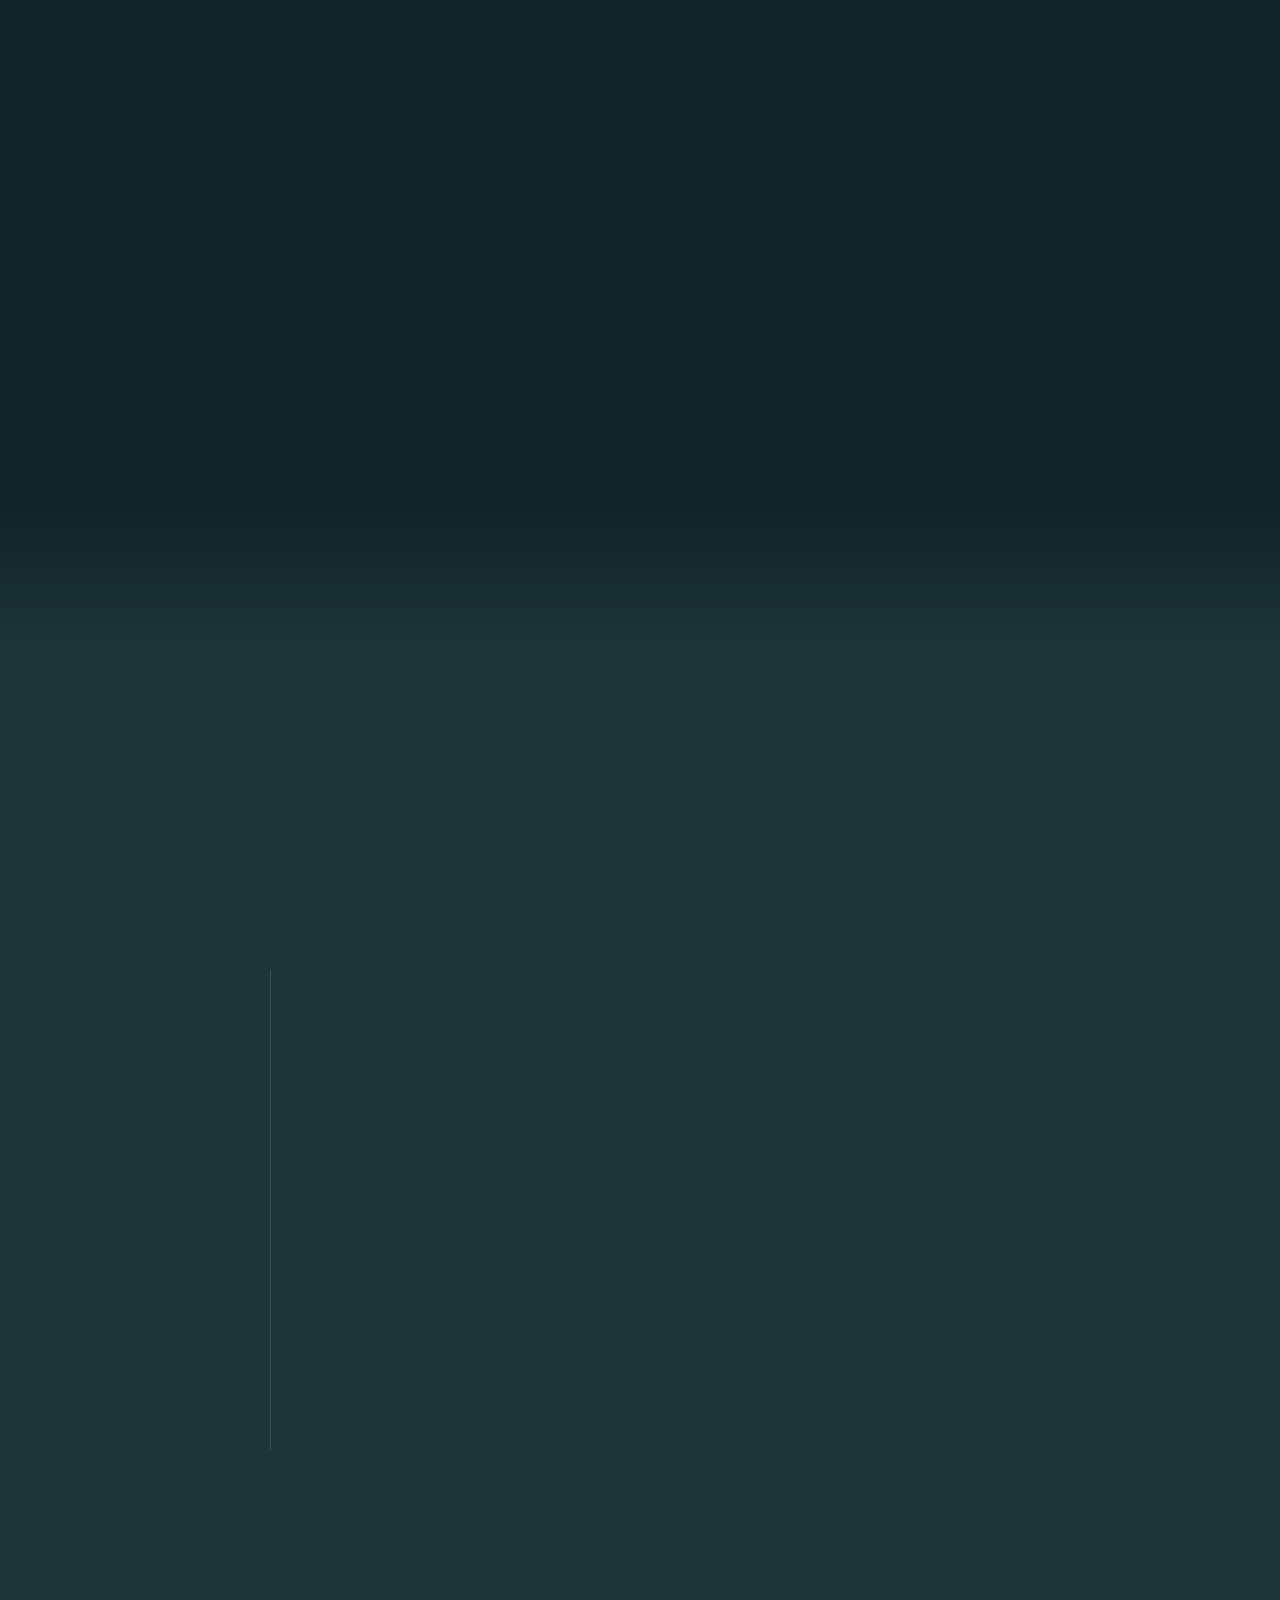
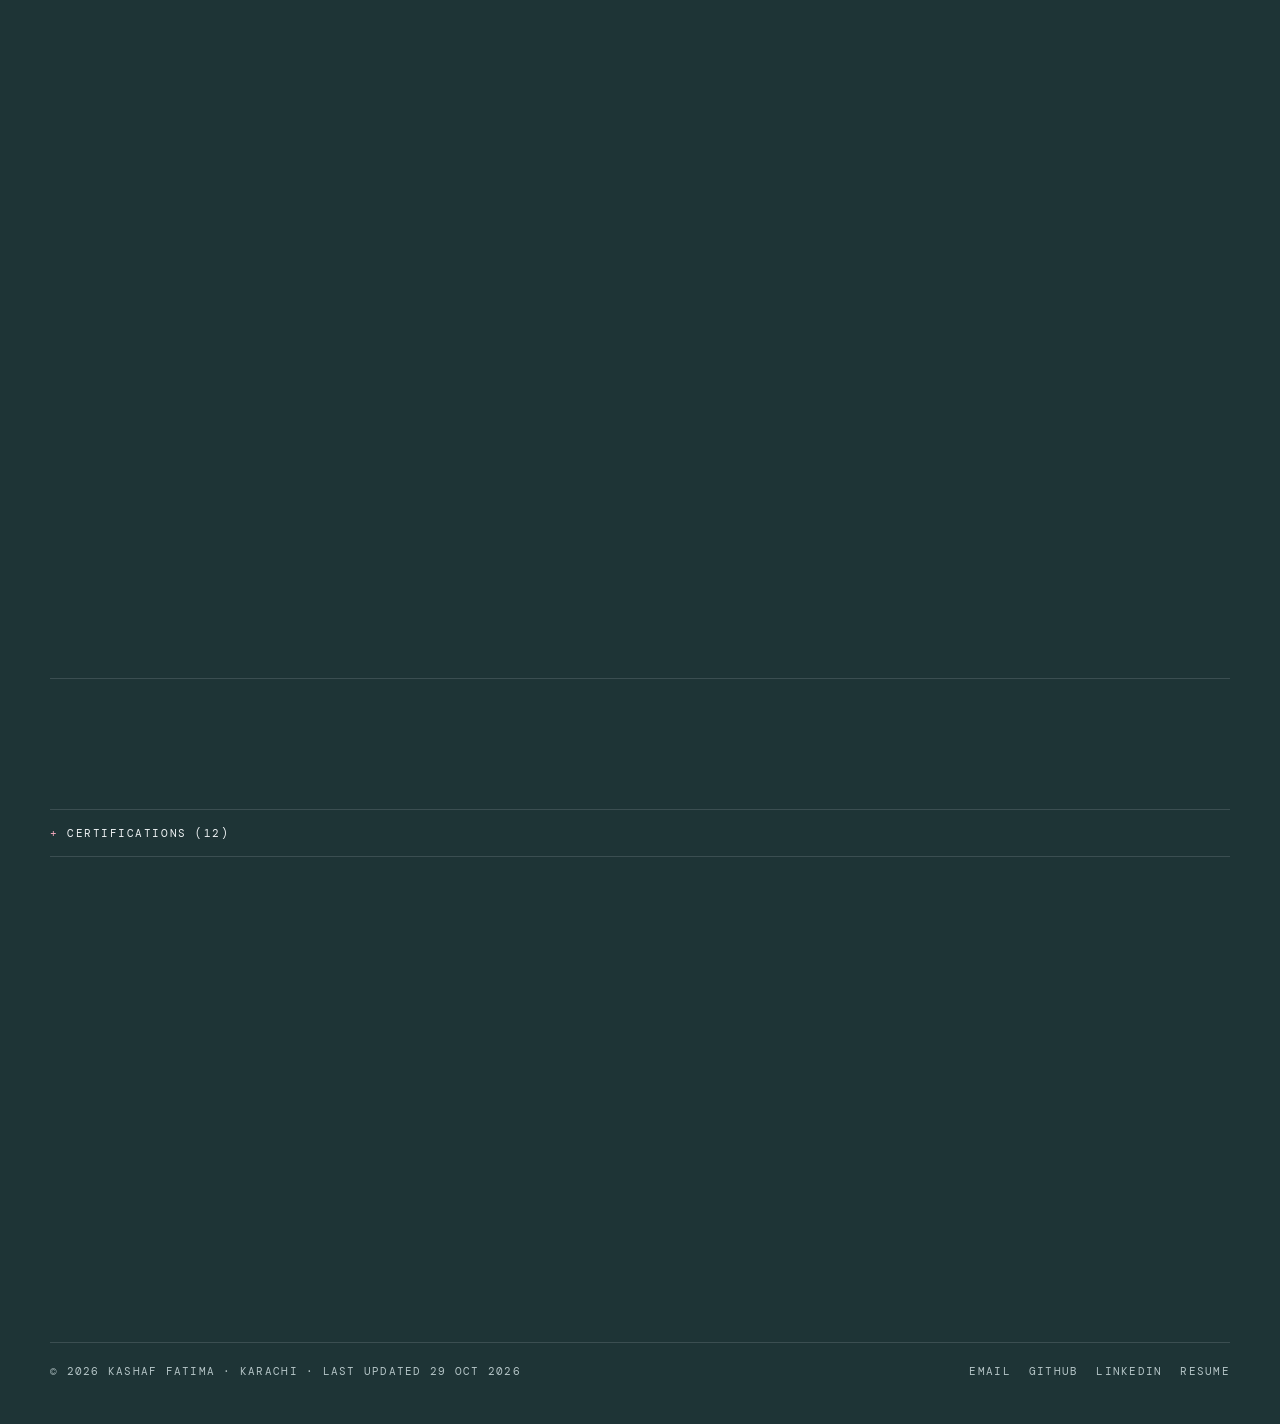
==== commit f1ce0823: "Rebuild the portfolio: deep-teal water, liquid blob hero, pixel fish, stacked project cards - Hero: " ====
--- a/index.html
+++ b/index.html
@@ -4,18 +4,16 @@
   <meta charset="UTF-8">
   <meta name="viewport" content="width=device-width, initial-scale=1.0">
   <title>Kashaf Fatima — AI Engineer · Agents &amp; Evals</title>
-  <meta name="description" content="AI engineer and founder of Occuris AI. I build AI agents and the tests that catch them being confidently wrong.">
+  <meta name="description" content="AI engineer and founder of Occuris AI. I build AI agents, and the tests that catch them being confidently wrong.">
   <meta name="author" content="Kashaf Fatima">
-  <meta name="theme-color" content="#FAF9F7" media="(prefers-color-scheme: light)">
-  <meta name="theme-color" content="#16141C" media="(prefers-color-scheme: dark)">
-  <meta name="color-scheme" content="light dark">
+  <meta name="theme-color" content="#1E3436">
   <link rel="canonical" href="https://kashaff-codes.github.io/Portfolio/">
-  <link rel="icon" type="image/svg+xml" href="data:image/svg+xml,%3Csvg xmlns='http://www.w3.org/2000/svg' viewBox='0 0 64 64'%3E%3Crect width='64' height='64' rx='14' fill='%23CDBEF7'/%3E%3Ctext x='32' y='43' font-family='Arial,Helvetica,sans-serif' font-size='30' font-weight='700' text-anchor='middle' fill='%231A1820'%3Ekf%3C/text%3E%3C/svg%3E">
+  <link rel="icon" type="image/svg+xml" href="data:image/svg+xml,%3Csvg xmlns='http://www.w3.org/2000/svg' viewBox='0 0 64 64'%3E%3Crect width='64' height='64' rx='14' fill='%23EEF3F7'/%3E%3Ctext x='31' y='45' font-family='Times New Roman,serif' font-size='38' text-anchor='middle' fill='%23400849'%3EK%3C/text%3E%3Ccircle cx='48' cy='16' r='5' fill='%23DA7B93'/%3E%3C/svg%3E">
   <link rel="apple-touch-icon" href="https://kashaff-codes.github.io/Portfolio/og-image.png">
   <meta property="og:type" content="website">
   <meta property="og:site_name" content="Kashaf Fatima">
   <meta property="og:title" content="Kashaf Fatima — Building and evaluating AI agents">
-  <meta property="og:description" content="AI engineer and founder of Occuris AI. I build AI agents and the tests that catch them being confidently wrong.">
+  <meta property="og:description" content="AI engineer and founder of Occuris AI. I build AI agents, and the tests that catch them being confidently wrong.">
   <meta property="og:url" content="https://kashaff-codes.github.io/Portfolio/">
   <meta property="og:image" content="https://kashaff-codes.github.io/Portfolio/og-image.png">
   <meta property="og:image:width" content="1200">
@@ -23,700 +21,413 @@
   <meta property="og:image:alt" content="Kashaf Fatima — Building and evaluating AI agents">
   <meta name="twitter:card" content="summary_large_image">
   <meta name="twitter:title" content="Kashaf Fatima — Building and evaluating AI agents">
-  <meta name="twitter:description" content="AI engineer and founder of Occuris AI. I build AI agents and the tests that catch them being confidently wrong.">
+  <meta name="twitter:description" content="AI engineer and founder of Occuris AI. I build AI agents, and the tests that catch them being confidently wrong.">
   <meta name="twitter:image" content="https://kashaff-codes.github.io/Portfolio/og-image.png">
   <link rel="preconnect" href="https://fonts.googleapis.com">
   <link rel="preconnect" href="https://fonts.gstatic.com" crossorigin>
-  <link href="https://fonts.googleapis.com/css2?family=Inter:wght@400;500;600;700&family=Press+Start+2P&display=swap" rel="stylesheet">
-  <style>
-    *, *::before, *::after { box-sizing: border-box; margin: 0; padding: 0; }
-
-    /* One neutral base, one accent (lavender). --violet is the same hue, darkened for readable text. */
-    :root {
-      --bg:       #FAF9F7;
-      --surface:  #FFFFFF;
-      --ink:      #1A1820;
-      --muted:    #55515F;
-      --line:     #E7E4EC;
-      --lavender: #CDBEF7;
-      --lavender-soft: #F1EDFC;
-      --violet:   #5B3FD1;
-    }
-    @media (prefers-color-scheme: dark) {
-      :root:not([data-theme="light"]) {
-        --bg:       #16141C;
-        --surface:  #1E1B26;
-        --ink:      #EEEBF5;
-        --muted:    #ABA6B8;
-        --line:     #2F2B3A;
-        --lavender: #B9A6F5;
-        --lavender-soft: #2A2440;
-        --violet:   #C4B5FA;
-      }
-    }
-    :root[data-theme="dark"] {
-      --bg:       #16141C;
-      --surface:  #1E1B26;
-      --ink:      #EEEBF5;
-      --muted:    #ABA6B8;
-      --line:     #2F2B3A;
-      --lavender: #B9A6F5;
-      --lavender-soft: #2A2440;
-      --violet:   #C4B5FA;
-    }
-
-    html { scroll-behavior: smooth; scroll-padding-top: 70px; }
-    body {
-      background: var(--bg); color: var(--ink);
-      font: 16px/1.6 'Inter', system-ui, sans-serif;
-      -webkit-font-smoothing: antialiased;
-    }
-    a { color: var(--violet); text-underline-offset: 3px; }
-    strong { font-weight: 600; }
-    img { display: block; max-width: 100%; height: auto; }
-    .pixel { font-family: 'Press Start 2P', monospace; font-weight: 400; }
-    .wrap { max-width: 1140px; margin: 0 auto; padding: 0 20px; }
-    :focus-visible { outline: 3px solid var(--violet); outline-offset: 2px; border-radius: 4px; }
-
-    /* Top bar */
-    header.bar {
-      position: sticky; top: 0; z-index: 20;
-      background: var(--bg); border-bottom: 1px solid var(--line);
-    }
-    .bar-inner { display: flex; align-items: center; gap: 18px; height: 58px; }
-    .logo { font-family: 'Press Start 2P', monospace; font-size: 13px; color: var(--ink); text-decoration: none; }
-    .bar nav { display: flex; gap: 20px; margin-left: auto; }
-    .bar nav a { color: var(--muted); text-decoration: none; font-size: 14px; font-weight: 500; }
-    .bar nav a:hover { color: var(--ink); }
-    .zones { display: flex; align-items: center; gap: 5px; font-size: 12px; color: var(--muted); }
-    .pip { width: 9px; height: 9px; border-radius: 2px; background: var(--line); }
-    .pip.on { background: var(--violet); }
-    .menu { display: none; position: relative; }
-    .menu summary {
-      list-style: none; cursor: pointer; font-size: 14px; font-weight: 600;
-      border: 1px solid var(--line); background: var(--surface); color: var(--ink);
-      border-radius: 8px; padding: 6px 12px;
-    }
-    .menu summary::-webkit-details-marker { display: none; }
-    .menu nav {
-      position: absolute; left: 0; top: calc(100% + 8px); min-width: 190px; margin-left: 0; gap: 0;
-      display: grid; background: var(--surface); border: 1px solid var(--line);
-      border-radius: 12px; padding: 6px; box-shadow: 4px 4px 0 var(--lavender);
-    }
-    .menu nav a { color: var(--ink); text-decoration: none; padding: 10px 12px; border-radius: 8px; font-weight: 500; }
-    .menu nav a:hover { background: var(--lavender-soft); }
-    .theme-btn {
-      border: 1px solid var(--line); background: var(--surface); color: var(--ink);
-      border-radius: 8px; width: 34px; height: 34px; cursor: pointer; font-size: 15px;
-    }
-
-    /* Buttons */
-    .actions { display: flex; flex-wrap: wrap; gap: 10px; }
-    .btn {
-      display: inline-flex; align-items: center; padding: 10px 16px; border-radius: 10px;
-      font-weight: 600; font-size: 14.5px; text-decoration: none;
-      border: 2px solid var(--ink); color: var(--ink); background: var(--surface);
-      box-shadow: 3px 3px 0 var(--ink);
-    }
-    .btn:hover { transform: translate(-1px, -1px); box-shadow: 4px 4px 0 var(--ink); }
-    .btn.primary { background: var(--lavender); color: #1A1820; }
-
-    /* LAYER 1 — 10 seconds: who, what, one proof number, contact */
-    .hero { padding: 64px 0 40px; display: grid; grid-template-columns: 1.5fr 1fr; gap: 40px; align-items: center; }
-    .hero-label { font-size: 10px; color: var(--violet); margin-bottom: 14px; line-height: 1.8; }
-    h1 { font-size: clamp(40px, 7vw, 60px); line-height: 1.02; letter-spacing: -0.03em; font-weight: 700; }
-    .hook { font-size: clamp(20px, 2.6vw, 24px); line-height: 1.35; margin: 16px 0 12px; font-weight: 600; }
-    .hook mark { background: var(--lavender); color: #1A1820; padding: 0 4px; border-radius: 4px; }
-    .sub { color: var(--muted); font-size: 16.5px; margin-bottom: 10px; max-width: 540px; }
-    .cred { font-size: 15px; font-weight: 600; margin-bottom: 22px; }
-    .proof {
-      background: var(--surface); border: 2px solid var(--ink); border-radius: 16px;
-      padding: 24px; box-shadow: 6px 6px 0 var(--lavender);
-    }
-    .proof .pixel { font-size: 9px; color: var(--muted); margin-bottom: 12px; display: block; }
-    .proof-num { font-size: clamp(38px, 10vw, 52px); font-weight: 700; letter-spacing: -0.03em; line-height: 1; white-space: nowrap; }
-    .proof p { color: var(--muted); margin-top: 10px; font-size: 14.5px; }
-
-    /* Sections */
-    section.zone { padding: 56px 0 8px; }
-    .zone-label { font-size: 10px; color: var(--violet); margin-bottom: 10px; }
-    h2 { font-size: 30px; letter-spacing: -0.02em; line-height: 1.2; margin-bottom: 6px; }
-    .zone-sub { color: var(--muted); margin-bottom: 24px; }
-
-    /* LAYER 2 + 3 — main quests: outcome line (30 s), problem/build/links (60 s) */
-    .quest {
-      background: var(--surface); border: 1px solid var(--line); border-radius: 16px;
-      display: grid; grid-template-columns: 58% 1fr; overflow: hidden; margin-bottom: 18px;
-    }
-    .shot { background: var(--lavender-soft); border-right: 1px solid var(--line); display: flex; align-items: center; }
-    .shot img { width: 100%; aspect-ratio: 16 / 10; object-fit: cover; object-position: top; }
-    .quest-body { padding: 22px 24px; display: flex; flex-direction: column; gap: 10px; }
-    .rank { font-size: 9px; color: var(--violet); }
-    .quest h3 { font-size: 22px; letter-spacing: -0.01em; line-height: 1.2; }
-    .outcome { font-size: 16px; font-weight: 600; border-left: 4px solid var(--lavender); padding-left: 12px; }
-    .facts { display: grid; gap: 6px; font-size: 14.5px; color: var(--muted); }
-    .facts b { color: var(--ink); font-weight: 600; }
-    .tags { display: flex; flex-wrap: wrap; gap: 6px; }
-    .tag { font: 500 12px ui-monospace, SFMono-Regular, Menlo, Consolas, monospace; color: var(--muted); border: 1px solid var(--line); border-radius: 6px; padding: 2px 7px; }
-    .links { display: flex; flex-wrap: wrap; gap: 14px; }
-    .links a { font-size: 14.5px; font-weight: 600; }
-
-    /* LAYER 4 — 5 minutes: case studies */
-    details.case { border-top: 1px dashed var(--line); padding-top: 10px; margin-top: 2px; }
-    details.case summary { cursor: pointer; font-weight: 600; font-size: 14.5px; color: var(--violet); list-style: none; }
-    details.case summary::-webkit-details-marker { display: none; }
-    details.case summary::before { content: '▸ '; }
-    details.case[open] summary::before { content: '▾ '; }
-    .case-body { display: grid; gap: 14px; margin-top: 12px; font-size: 14.5px; color: var(--muted); }
-    .case-body h4 { font-size: 13px; text-transform: uppercase; letter-spacing: .06em; color: var(--ink); margin-bottom: 4px; }
-    .case-body ul { padding-left: 18px; display: grid; gap: 5px; }
-
-    .zoom { display: block; width: 100%; cursor: zoom-in; position: relative; }
-    .zoom::after {
-      content: '⤢ Enlarge'; position: absolute; right: 10px; bottom: 10px; font: 600 12px 'Inter', sans-serif;
-      background: rgba(26, 24, 32, .82); color: #fff; padding: 4px 8px; border-radius: 6px; opacity: 0; transition: opacity .15s;
-    }
-    .zoom:hover::after, .zoom:focus-visible::after { opacity: 1; }
-    dialog.viewer { border: 0; padding: 0; background: transparent; max-width: min(96vw, 1600px); margin: auto; }
-    dialog.viewer::backdrop { background: rgba(10, 9, 14, .86); }
-    dialog.viewer img { width: 100%; height: auto; max-height: 88vh; object-fit: contain; border-radius: 10px; }
-    dialog.viewer button {
-      position: fixed; top: 16px; right: 16px; font: 600 14px 'Inter', sans-serif; cursor: pointer;
-      background: #fff; color: #1A1820; border: 2px solid #1A1820; border-radius: 8px; padding: 6px 12px;
-    }
-
-    /* Side quests */
-    .side { display: grid; grid-template-columns: repeat(2, 1fr); gap: 16px; }
-    .side-card { background: var(--surface); border: 1px solid var(--line); border-radius: 14px; overflow: hidden; display: flex; flex-direction: column; }
-    .side-card img { aspect-ratio: 16 / 9; object-fit: cover; object-position: top; border-bottom: 1px solid var(--line); }
-    .side-body { padding: 16px 18px; display: flex; flex-direction: column; gap: 8px; flex: 1; }
-    .side-card h3 { font-size: 17px; }
-    .side-card p { font-size: 14.5px; color: var(--muted); }
-    .side-card .links { margin-top: auto; }
-
-    /* How I work */
-    .principles { display: grid; grid-template-columns: repeat(3, 1fr); gap: 16px; counter-reset: p; }
-    .principle { background: var(--surface); border: 1px solid var(--line); border-radius: 14px; padding: 20px; }
-    .principle::before {
-      counter-increment: p; content: counter(p);
-      font-family: 'Press Start 2P', monospace; font-size: 12px;
-      display: inline-grid; place-items: center; width: 32px; height: 32px; border-radius: 8px;
-      background: var(--lavender); color: #1A1820; margin-bottom: 12px;
-    }
-    .principle p { font-weight: 600; font-size: 16.5px; line-height: 1.45; }
-    .principle a.rule-link { color: inherit; text-decoration: underline; text-decoration-color: var(--violet); text-decoration-thickness: 2px; }
-    .principle small { display: block; color: var(--muted); font-size: 14px; margin-top: 8px; }
-
-    /* Experience */
-    .level { background: var(--surface); border: 1px solid var(--line); border-radius: 14px; padding: 20px 22px; margin-bottom: 14px; }
-    .level-head { display: flex; justify-content: space-between; gap: 12px; flex-wrap: wrap; align-items: baseline; }
-    .level h3 { font-size: 19px; }
-    .level h3 span { color: var(--muted); font-weight: 500; }
-    .when { font-size: 14px; color: var(--muted); white-space: nowrap; }
-    .level h3 .now { font-size: 9px; background: var(--lavender); color: #1A1820; padding: 4px 6px; border-radius: 5px; margin-left: 8px; vertical-align: 3px; }
-    .tagpill { font-size: 11px; font-weight: 600; letter-spacing: .06em; color: var(--muted); border: 1px solid var(--line); padding: 2px 7px; border-radius: 5px; margin-left: 8px; vertical-align: 2px; }
-    .level .headline { margin-top: 8px; }
-    .level details { margin-top: 8px; }
-    .level summary { cursor: pointer; color: var(--violet); font-weight: 600; font-size: 14px; }
-    .level ul { padding-left: 18px; color: var(--muted); font-size: 14.5px; display: grid; gap: 6px; margin-top: 8px; }
-
-    /* Writing + achievements */
-    .two { display: grid; grid-template-columns: repeat(3, 1fr); gap: 16px; }
-    .panel { background: var(--surface); border: 1px solid var(--line); border-radius: 14px; padding: 20px; }
-    .panel h3 { font-size: 17px; margin-bottom: 6px; }
-    .panel p { color: var(--muted); font-size: 14.5px; margin-bottom: 10px; }
-    .badges { display: grid; grid-template-columns: repeat(auto-fill, minmax(200px, 1fr)); gap: 12px; }
-    .badge { background: var(--surface); border: 1px solid var(--line); border-radius: 12px; padding: 14px; display: flex; gap: 12px; align-items: center; }
-    .badge-icon { flex: none; width: 40px; height: 40px; border-radius: 50%; display: grid; place-items: center; font-size: 19px; background: var(--lavender-soft); border: 2px solid var(--lavender); }
-    .badge b { display: block; font-size: 14.5px; }
-    .badge small { color: var(--muted); font-size: 13px; line-height: 1.4; display: block; }
-    .badge.locked { border-style: dashed; }
-    .xp { height: 8px; border-radius: 4px; background: var(--line); margin-top: 6px; overflow: hidden; }
-    .xp i { display: block; height: 100%; background: var(--violet); }
-    details.box { background: var(--surface); border: 1px solid var(--line); border-radius: 12px; margin-top: 12px; }
-    details.box summary { cursor: pointer; padding: 13px 16px; font-weight: 600; font-size: 15px; }
-    .box-body { padding: 0 16px 14px; color: var(--muted); font-size: 14.5px; display: grid; gap: 6px; }
-    .skills p { margin: 0; }
-    .skills b { color: var(--ink); }
-
-    /* Contact + footer */
-    .final { margin: 64px 0 0; background: var(--lavender); color: #1A1820; border: 2px solid #1A1820; border-radius: 18px; padding: 32px; box-shadow: 6px 6px 0 #1A1820; }
-    .final .pixel { font-size: 10px; margin-bottom: 10px; }
-    .final h2 { color: #1A1820; }
-    .final p { margin-bottom: 18px; }
-    .final .btn { border-color: #1A1820; color: #1A1820; background: #FFFFFF; box-shadow: 3px 3px 0 #1A1820; }
-    footer.wrap { padding: 28px 20px 40px; margin-top: 56px; border-top: 1px solid var(--line); color: var(--muted); font-size: 14px; display: flex; justify-content: space-between; flex-wrap: wrap; gap: 12px; }
-    footer nav { display: flex; gap: 16px; flex-wrap: wrap; }
-
-    .toast {
-      position: fixed; left: 50%; bottom: 20px; transform: translate(-50%, 150%);
-      background: var(--ink); color: var(--bg); border-radius: 12px; padding: 12px 16px;
-      display: flex; gap: 10px; align-items: center; z-index: 50; transition: transform .3s;
-      box-shadow: 4px 4px 0 var(--lavender); max-width: calc(100% - 32px); font-size: 14px;
-    }
-    .toast.show { transform: translate(-50%, 0); }
-    .toast .pixel { font-size: 8px; display: block; margin-bottom: 4px; color: var(--lavender); }
-
-    @media (prefers-reduced-motion: reduce) {
-      html { scroll-behavior: auto; }
-      .toast { transition: none; }
-      .btn:hover { transform: none; }
-    }
-
-    @media (max-width: 820px) {
-      .bar > .wrap > nav { display: none; }
-      .menu { display: block; margin-left: 4px; }
-      .zones { margin-left: auto; }
-      .hero { grid-template-columns: 1fr; padding: 40px 0 24px; gap: 24px; }
-      .proof { box-shadow: 4px 4px 0 var(--lavender); }
-      .quest { grid-template-columns: 1fr; }
-      .shot { border-right: 0; border-bottom: 1px solid var(--line); }
-      .quest-body { padding: 18px; }
-      .side, .principles, .two { grid-template-columns: 1fr; }
-      .final { padding: 24px 20px; box-shadow: 4px 4px 0 #1A1820; }
-      h2 { font-size: 26px; }
-    }
-  </style>
+  <link href="https://fonts.googleapis.com/css2?family=Sora:wght@200;300&family=Newsreader:ital,opsz,wght@0,6..72,300..500;1,6..72,300..500&family=Instrument+Sans:wght@400;500;600&family=DM+Mono:wght@400&family=Silkscreen&display=swap" rel="stylesheet">
+  <link rel="stylesheet" href="css/site.css?v=7">
 </head>
 <body>
+  <canvas id="water" aria-hidden="true"></canvas>
+  <div id="grain" aria-hidden="true"></div>
 
   <header class="bar">
     <div class="wrap bar-inner">
-      <a href="#top" class="logo" aria-label="Kashaf Fatima, back to top">kf.</a>
       <nav aria-label="Sections">
-        <a href="#work">Work</a>
-        <a href="#how">How I work</a>
-        <a href="#experience">Experience</a>
-        <a href="#writing">Writing</a>
-        <a href="#contact">Contact</a>
+        <a href="#work">01. Work</a>
+        <a href="#how">02. How I work</a>
+        <a href="#experience">03. Experience</a>
+        <a href="#writing">04. Writing</a>
+        <a href="#contact">05. Contact</a>
       </nav>
+      <a class="bar-cta glass" href="Kashaf_Fatima_Resume.pdf" download>Resume ↓</a>
       <details class="menu" id="menu">
-        <summary aria-label="Open section menu">Menu</summary>
-        <nav aria-label="Sections">
-          <a href="#work">Work</a>
-          <a href="#how">How I work</a>
-          <a href="#experience">Experience</a>
-          <a href="#writing">Writing</a>
-          <a href="#contact">Contact</a>
+        <summary class="glass" aria-label="Open section menu">Menu</summary>
+        <nav class="glass" aria-label="Sections">
+          <a href="#work">01. Work</a>
+          <a href="#how">02. How I work</a>
+          <a href="#experience">03. Experience</a>
+          <a href="#writing">04. Writing</a>
+          <a href="#contact">05. Contact</a>
           <a href="Kashaf_Fatima_Resume.pdf" download>Resume (PDF)</a>
         </nav>
       </details>
-      <div class="zones" title="Sections you've explored">
-        <span id="zone-count">0/5</span>
-        <span class="pip" data-pip="work"></span>
-        <span class="pip" data-pip="how"></span>
-        <span class="pip" data-pip="experience"></span>
-        <span class="pip" data-pip="writing"></span>
-        <span class="pip" data-pip="contact"></span>
-      </div>
-      <button class="theme-btn" id="theme-btn" aria-label="Switch between light and dark theme">◐</button>
     </div>
   </header>
 
-  <main class="wrap" id="top">
-
-    <!-- LAYER 1 · 10 seconds -->
-    <section class="hero">
-      <div>
-        <div class="hero-label pixel">AI ENGINEER · AGENTS &amp; EVALS · FOUNDER</div>
-        <h1>Kashaf Fatima</h1>
-        <p class="hook">I build AI agents, and the tests that catch them <mark>being confidently wrong.</mark></p>
+  <aside class="depth" aria-hidden="true"><div class="depth-line"><i></i></div><span class="depth-read">0 m</span></aside>
+
+  <main id="top">
+    <!-- Surface: who, what, one proof number, contact -->
+    <section class="wrap hero">
+      <div class="hero-text">
+        <p class="eyebrow">AI Engineer · Agents &amp; Evals · Founder</p>
+        <h1 class="name"><span class="n1">Kashaf</span><span class="n2">Fatima<i class="spark">✦</i></span></h1>
+        <p class="hook">I build AI agents, and the tests that catch them <em>being confidently wrong.</em></p>
         <p class="sub">Founder of Occuris AI. Before that, AI/ML engineer at ProForecast (UK). Based in Karachi, open to roles remote or in Karachi.</p>
-        <p class="cred">📄 <a href="https://doi.org/10.5281/zenodo.22395202" target="_blank" rel="noopener">Sole-author preprint on auditing a deployed ML pipeline</a></p>
+        <div class="proof glass">
+          <div class="num"><span data-count="43">43</span>% → <em><span data-count="82">82</span>%</em></div>
+          <p><span class="mono">High score</span>Answer accuracy of a production finance assistant at ProForecast, on an eval set I built from real client queries.</p>
+        </div>
         <div class="actions">
-          <a href="mailto:kash.fatima7@gmail.com" class="btn primary">Email me</a>
+          <a href="mailto:kash.fatima7@gmail.com" class="btn primary">Email me <span class="arrow">→</span></a>
           <a href="https://github.com/kashaff-codes" target="_blank" rel="noopener" class="btn">GitHub</a>
           <a href="https://www.linkedin.com/in/kashaf-fatima-jaffri67/" target="_blank" rel="noopener" class="btn">LinkedIn</a>
           <a href="Kashaf_Fatima_Resume.pdf" download class="btn">Resume (PDF)</a>
         </div>
-      </div>
-      <aside class="proof" aria-label="Proof">
-        <span class="pixel">HIGH SCORE</span>
-        <div class="proof-num">43% → 82%</div>
-        <p>Answer accuracy of a production finance assistant at ProForecast, measured on an eval set I built from real client queries.</p>
-      </aside>
-    </section>
-
-    <!-- LAYERS 2–4 · Work -->
-    <section class="zone" id="work" data-zone="work">
-      <div class="zone-label pixel">ZONE 1 · MAIN QUESTS</div>
-      <h2>Best work, in order</h2>
-      <p class="zone-sub">The first line of each is the result. Open a case study for the decisions behind it.</p>
-
-      <!-- Quest 1 -->
-      <article class="quest">
-        <div class="shot"><a class="zoom" href="img/echo.jpg" aria-label="Open full-size screenshot"><img src="img/echo.jpg" width="1600" height="1000" loading="lazy" alt="Occuris Echo after one typed request: it has drafted a reply to Dr. Anita Patel, added the appointment to the calendar, drafted a Slack message to Priya, and asks 'Send it?'"></a></div>
-        <div class="quest-body">
-          <div class="rank pixel">QUEST 1 · HACKATHON · SEP 2026</div>
-          <h3>Occuris Echo</h3>
-          <p class="outcome">57/57 test cases with 0 silent failures. With the rules switched off, the same agent makes 3.</p>
-          <div class="facts">
-            <span><b>Problem:</b> For someone with a tremor or low vision, replying to a doctor, booking it and telling family is three apps and about 40 clicks. An agent can do it in one sentence, but they can't easily check what it did.</span>
-            <span><b>What I built:</b> A voice agent across Gmail, Calendar, Slack and Sheets. Rules settle the request first, Claude only fills gaps, it asks instead of guessing, and nothing irreversible goes out without a yes.</span>
-          </div>
-          <div class="tags"><span class="tag">Python</span><span class="tag">FastAPI</span><span class="tag">Claude</span><span class="tag">Google + Slack APIs</span></div>
-          <div class="links">
-            <a href="https://www.loom.com/share/6bd1cf3edd624f7abde12051eb732f79" target="_blank" rel="noopener">Loom demo</a>
-            <a href="https://github.com/kashaff-codes/occuris-echo" target="_blank" rel="noopener">Repo</a>
-          </div>
-          <details class="case">
-            <summary>Case study · 1 min read</summary>
-            <div class="case-body">
-              <div>
-                <h4>Decisions</h4>
-                <ul>
+        <p class="paper">✦ <a href="https://doi.org/10.5281/zenodo.22395202" target="_blank" rel="noopener">Sole-author preprint on auditing a deployed ML pipeline</a></p>
+      </div>
+      <div class="hero-art" aria-hidden="true">
+        <canvas id="hero-blob"></canvas>
+      </div>
+      <canvas id="school" aria-hidden="true"></canvas>
+      <div class="hero-foot">
+        <span class="hunt">✦ One fish here is <b>confidently wrong</b>. Click it.</span>
+        <span>Scroll to dive ↓</span>
+      </div>
+    </section>
+
+    <!-- Work -->
+    <div class="marquee" aria-hidden="true"><div class="marquee-track" data-m="marquee">Selected work ✦ Agents ✦ Evals ✦ Open source ✦ Selected work ✦ Agents ✦ Evals ✦ Open source ✦</div></div>
+    <section class="wrap zone" id="work">
+      <div class="head" data-m="rise">
+        <span class="idx">01</span>
+        <h2 data-m="words"><span class="w"><span>Selected</span></span> <span class="w"><span><em>work</em></span></span></h2>
+        <p>Best first. The bold line is the result; open a case study for the decisions behind it.</p>
+      </div>
+
+      <div class="quests" data-m="stack">
+        <article class="quest">
+          <div class="shot" data-m="wipe"><a class="zoom" href="img/echo.jpg" aria-label="Open full-size screenshot"><img data-m="settle" src="img/echo.jpg" width="1600" height="1000" loading="lazy" alt="Occuris Echo after one typed request: it has drafted a reply to Dr. Anita Patel, added the appointment to the calendar, drafted a Slack message to Priya, and asks 'Send it?'"></a></div>
+          <div class="quest-body">
+            <div class="q-top"><span class="q-idx">Quest 01</span><span class="q-meta">Hackathon · Sep 2026</span></div>
+            <h3>Occuris Echo</h3>
+            <p class="outcome">57/57 test cases with 0 silent failures. With the rules switched off, the same agent makes 3.</p>
+            <div class="facts">
+              <span><b>Problem:</b> For someone with a tremor or low vision, replying to a doctor, booking it and telling family is three apps and about 40 clicks. An agent can do it in one sentence, but they can't easily check what it did.</span>
+              <span><b>What I built:</b> A voice agent across Gmail, Calendar, Slack and Sheets. Rules settle the request first, Claude only fills gaps, it asks instead of guessing, and nothing irreversible goes out without a yes.</span>
+            </div>
+            <div class="tags"><span class="tag">Python</span><span class="tag">FastAPI</span><span class="tag">Claude</span><span class="tag">Google + Slack APIs</span></div>
+            <div class="links">
+              <a href="https://www.loom.com/share/6bd1cf3edd624f7abde12051eb732f79" target="_blank" rel="noopener">Loom demo ↗</a>
+              <a href="https://github.com/kashaff-codes/occuris-echo" target="_blank" rel="noopener">Repo ↗</a>
+            </div>
+            <details class="case">
+              <summary>Case study · 1 min read</summary>
+              <div class="case-body">
+                <div><h4>Decisions</h4><ul>
                   <li>Rules before the model. Claude only extracts mentions; resolving them still goes through the rules, so a model mistake becomes a question, not an action.</li>
                   <li>The spoken read-back is built only from what each app reported, never from what the user said. Partial failures are stated: "Slack failed, nothing went out there."</li>
                   <li>"What's waiting for a yes" is computed from the ledger (requested minus completed), never stored as a flag. A crash loses nothing.</li>
                   <li>No vector memory. Nothing here needed similarity search, and it would have added a failure mode I couldn't measure.</li>
                   <li>Tests check the state of in-memory copies of all four apps (emails sent, events created), never what the agent claims it did.</li>
-                </ul>
-              </div>
-              <div>
-                <h4>Trade-offs</h4>
-                <ul>
+                </ul></div>
+                <div><h4>Trade-offs</h4><ul>
                   <li>"At 2" means 2 pm for hours 1 to 7. It's a heuristic, so Echo says the time back and the user can catch it.</li>
                   <li>The ledger lives in Google Sheets so users can read and edit their own memory, at the cost of a real database.</li>
                   <li>The parser is English-only; anything off-script falls to the model and is tagged as such.</li>
-                </ul>
-              </div>
-              <div>
-                <h4>What I'd do differently</h4>
-                <ul>
+                </ul></div>
+                <div><h4>What I'd do differently</h4><ul>
                   <li>Run speech recognition on the device. The browser sends audio to the cloud, which isn't acceptable for medical appointments.</li>
                   <li>Test with disabled users. It's designed to WCAG 2.2, but designed isn't the same as tested.</li>
-                </ul>
+                </ul></div>
               </div>
-            </div>
-          </details>
-        </div>
-      </article>
-
-      <!-- Quest 2 -->
-      <article class="quest">
-        <div class="shot"><a class="zoom" href="img/conformance.jpg" aria-label="Open full-size screenshot"><img src="img/conformance.jpg" width="1600" height="1000" loading="lazy" alt="The Supabase Lite conformance report: 15 silent wrong-data findings, 12 wrong shape, 10 wrong error format, 7 loud bugs, 4 clearly unsupported, 33 passing"></a></div>
-        <div class="quest-body">
-          <div class="rank pixel">QUEST 2 · OPEN SOURCE · OCT 2026</div>
-          <h3>Supabase Lite Conformance Kit</h3>
-          <p class="outcome">Traced 48 failures to 22 root causes and fixed two upstream: passing cases 33 → 36, silent wrong data 15 → 12.</p>
-          <div class="facts">
-            <span><b>Problem:</b> Supabase Lite (SQLite) only works if apps written for Supabase (Postgres) behave the same on it. Its own tests check SQLite against itself, so they can't catch "Postgres would have returned something different."</span>
-            <span><b>What I built:</b> A kit that sends the same 81 supabase-js calls to both, diffs the answers and ranks every difference, silent wrong data first, with each cause traced to the line of PostgREST (Haskell) or GoTrue (Go) source that defines the correct behaviour.</span>
-          </div>
-          <div class="tags"><span class="tag">TypeScript</span><span class="tag">PostgreSQL</span><span class="tag">SQLite</span><span class="tag">Go · Haskell (source)</span><span class="tag">GitHub Actions</span></div>
-          <div class="links">
-            <a href="https://kashaff-codes.github.io/supalite-conformance/" target="_blank" rel="noopener">Live report</a>
-            <a href="https://www.loom.com/share/0997a4b3062d48a1b7e1e290dffcd052" target="_blank" rel="noopener">Loom walkthrough</a>
-            <a href="https://github.com/kashaff-codes/supalite-conformance" target="_blank" rel="noopener">Repo</a>
-            <a href="https://github.com/olirice/supabase-lite/pull/1" target="_blank" rel="noopener">Upstream PR</a>
-          </div>
-          <details class="case">
-            <summary>Case study · 1 min read</summary>
-            <div class="case-body">
-              <div>
-                <h4>Decisions</h4>
-                <ul>
+            </details>
+          </div>
+        </article>
+
+        <article class="quest">
+          <div class="shot" data-m="wipe"><a class="zoom" href="img/conformance.jpg" aria-label="Open full-size screenshot"><img data-m="settle" src="img/conformance.jpg" width="1600" height="1000" loading="lazy" alt="The Supabase Lite conformance report: 15 silent wrong-data findings, 12 wrong shape, 10 wrong error format, 7 loud bugs, 4 clearly unsupported, 33 passing"></a></div>
+          <div class="quest-body">
+            <div class="q-top"><span class="q-idx">Quest 02</span><span class="q-meta">Open source · Oct 2026</span></div>
+            <h3>Supabase Lite Conformance Kit</h3>
+            <p class="outcome">Traced 48 failures to 22 root causes and fixed two upstream: passing cases 33 → 36, silent wrong data 15 → 12.</p>
+            <div class="facts">
+              <span><b>Problem:</b> Supabase Lite (SQLite) only works if apps written for Supabase (Postgres) behave the same on it. Its own tests check SQLite against itself, so they can't catch "Postgres would have returned something different."</span>
+              <span><b>What I built:</b> A kit that sends the same 81 supabase-js calls to both, diffs the answers and ranks every difference, silent wrong data first, with each cause traced to the line of PostgREST (Haskell) or GoTrue (Go) source that defines the correct behaviour.</span>
+            </div>
+            <div class="tags"><span class="tag">TypeScript</span><span class="tag">PostgreSQL</span><span class="tag">SQLite</span><span class="tag">Go · Haskell (source)</span><span class="tag">GitHub Actions</span></div>
+            <div class="links">
+              <a href="https://kashaff-codes.github.io/supalite-conformance/" target="_blank" rel="noopener">Live report ↗</a>
+              <a href="https://www.loom.com/share/0997a4b3062d48a1b7e1e290dffcd052" target="_blank" rel="noopener">Loom walkthrough ↗</a>
+              <a href="https://github.com/kashaff-codes/supalite-conformance" target="_blank" rel="noopener">Repo ↗</a>
+              <a href="https://github.com/olirice/supabase-lite/pull/1" target="_blank" rel="noopener">Upstream PR ↗</a>
+            </div>
+            <details class="case">
+              <summary>Case study · 1 min read</summary>
+              <div class="case-body">
+                <div><h4>Decisions</h4><ul>
                   <li>Black-box only: the kit talks HTTP through supabase-js, so any Supabase-compatible server can be tested by changing a URL.</li>
                   <li>One seed file generates the data for both databases, and CI fails if the generated files are stale.</li>
                   <li>No LLMs and no randomness in verdicts. Every version is pinned, so anyone can reproduce a run.</li>
                   <li>Severity ranks silent wrong data first and declared gaps last, because the silent ones are what hurt users.</li>
                   <li>Failures are grouped by root cause, so the report shows how many distinct problems exist, not just how many cases failed.</li>
-                </ul>
-              </div>
-              <div>
-                <h4>Trade-offs</h4>
-                <ul>
+                </ul></div>
+                <div><h4>Trade-offs</h4><ul>
                   <li>No compatibility percentage. A single number would hide which differences matter.</li>
                   <li>Error messages are never compared, only codes. Messages change between versions; codes are the contract.</li>
                   <li>Differences don't fail the build, because they're the output. A <code>--fail-on S1</code> flag lets a project gate on them.</li>
-                </ul>
+                </ul></div>
+                <div><h4>What I'd do differently</h4><ul>
+                  <li>Turn the upgrade checks into a real export-to-Postgres migration. Today each value is written to both sides and compared, which isn't the same as migrating.</li>
+                </ul></div>
               </div>
-              <div>
-                <h4>What I'd do differently</h4>
-                <ul>
-                  <li>Turn the upgrade checks into a real export-to-Postgres migration. Today each value is written to both sides and compared, which isn't the same as migrating.</li>
-                </ul>
-              </div>
-            </div>
-          </details>
-        </div>
-      </article>
-
-      <!-- Quest 3 -->
-      <article class="quest">
-        <div class="shot"><a class="zoom" href="img/om-toolload.jpg" aria-label="Open full-size chart"><img src="img/om-toolload.jpg" width="1600" height="1000" loading="lazy" alt="Chart of accuracy against input tokens: Observational Memory scores 45% at about 2,200 tokens, OM with pinned values 76% at about 2,300, full context 61% at about 7,900, each with 95% confidence intervals"></a></div>
-        <div class="quest-body">
-          <div class="rank pixel">QUEST 3 · AGENT MEMORY BENCHMARK · OCT 2026</div>
-          <h3>om-toolload</h3>
-          <p class="outcome">Pinning tool values took Mastra's Observational Memory from 17 to 29 of 38 correct (p = 0.008), at under a third of full context's tokens.</p>
-          <div class="facts">
-            <span><b>Problem:</b> Mastra reports 94.87% for Observational Memory on LongMemEval, a benchmark with no tool outputs. Support agents live on order IDs, tracking numbers and amounts from tool calls, and nobody had measured whether OM keeps them.</span>
-            <span><b>What I built:</b> A pre-registered benchmark: 40 known-answer support threads, six memory setups, two scorers, an audit of the scorers themselves, and two fixes using OM's own config hooks.</span>
-          </div>
-          <div class="tags"><span class="tag">TypeScript</span><span class="tag">Mastra</span><span class="tag">Ollama</span><span class="tag">McNemar · bootstrap CIs</span></div>
-          <div class="links">
-            <a href="https://youtu.be/xpHd0-6P4N8" target="_blank" rel="noopener">Demo video</a>
-            <a href="https://github.com/kashaff-codes/om-toolload" target="_blank" rel="noopener">Repo</a>
-            <a href="https://github.com/kashaff-codes/om-toolload/blob/main/PREREGISTRATION.md" target="_blank" rel="noopener">Pre-registration</a>
-          </div>
-          <details class="case">
-            <summary>Case study · 1 min read</summary>
-            <div class="case-body">
-              <div>
-                <h4>Decisions</h4>
-                <ul>
+            </details>
+          </div>
+        </article>
+
+        <article class="quest">
+          <div class="shot" data-m="wipe"><a class="zoom" href="img/om-toolload.jpg" aria-label="Open full-size chart"><img data-m="settle" src="img/om-toolload.jpg" width="1600" height="1000" loading="lazy" alt="Chart of accuracy against input tokens: Observational Memory scores 45% at about 2,200 tokens, OM with pinned values 76% at about 2,300, full context 61% at about 7,900, each with 95% confidence intervals"></a></div>
+          <div class="quest-body">
+            <div class="q-top"><span class="q-idx">Quest 03</span><span class="q-meta">Agent memory benchmark · Oct 2026</span></div>
+            <h3>om-toolload</h3>
+            <p class="outcome">Pinning tool values took Mastra's Observational Memory from 17 to 29 of 38 correct (p = 0.008), at under a third of full context's tokens.</p>
+            <div class="facts">
+              <span><b>Problem:</b> Mastra reports 94.87% for Observational Memory on LongMemEval, a benchmark with no tool outputs. Support agents live on order IDs, tracking numbers and amounts from tool calls, and nobody had measured whether OM keeps them.</span>
+              <span><b>What I built:</b> A pre-registered benchmark: 40 known-answer support threads, six memory setups, two scorers, an audit of the scorers themselves, and two fixes using OM's own config hooks.</span>
+            </div>
+            <div class="tags"><span class="tag">TypeScript</span><span class="tag">Mastra</span><span class="tag">Ollama</span><span class="tag">McNemar · bootstrap CIs</span></div>
+            <div class="links">
+              <a href="https://youtu.be/xpHd0-6P4N8" target="_blank" rel="noopener">Demo video ↗</a>
+              <a href="https://github.com/kashaff-codes/om-toolload" target="_blank" rel="noopener">Repo ↗</a>
+              <a href="https://github.com/kashaff-codes/om-toolload/blob/main/PREREGISTRATION.md" target="_blank" rel="noopener">Pre-registration ↗</a>
+            </div>
+            <details class="case">
+              <summary>Case study · 1 min read</summary>
+              <div class="case-body">
+                <div><h4>Decisions</h4><ul>
                   <li>Committed the pre-registration before any main-run result existed, including the cut lines and which scorer would be primary.</li>
                   <li>Audited the LLM judge on 40 planted answers first. It passed 0 of 10 near-misses, so by the pre-registered rule it became the primary scorer.</li>
                   <li>Every setup reads byte-identical seeded threads, so differences in answers come from memory alone.</li>
                   <li>Each wrong answer is traced: was the value dropped by the Observer, or kept and missed by the agent? Those need different fixes.</li>
-                </ul>
-              </div>
-              <div>
-                <h4>Trade-offs</h4>
-                <ul>
+                </ul></div>
+                <div><h4>Trade-offs</h4><ul>
                   <li>40 cases on a local 8B model: intervals of about ±10–15 points. It's a probe, not a verdict on OM.</li>
                   <li>Thresholds were scaled down so observation and reflection fire on short threads; OM's defaults never trigger at this length.</li>
-                </ul>
+                </ul></div>
+                <div><h4>What I'd do differently</h4><ul>
+                  <li>Longer threads and three runs. With a hosted Observer, reflection fired in only 1 of 38 threads, so the results say little about reflection, and one run gives no run-to-run spread.</li>
+                </ul></div>
               </div>
-              <div>
-                <h4>What I'd do differently</h4>
-                <ul>
-                  <li>Longer threads and three runs. With a hosted Observer, reflection fired in only 1 of 38 threads, so the results say little about reflection, and one run gives no run-to-run spread.</li>
-                </ul>
-              </div>
-            </div>
-          </details>
-        </div>
-      </article>
-
-      <!-- Quest 4 -->
-      <article class="quest">
-        <div class="shot"><a class="zoom" href="img/ai-eval.jpg" aria-label="Open full-size screenshot"><img src="img/ai-eval.jpg" width="1600" height="1000" loading="lazy" alt="The supabase-ai-eval dashboard: 86% pass rate on the latest run, 0.62 average retrieval relevance, and per-query results"></a></div>
-        <div class="quest-body">
-          <div class="rank pixel">QUEST 4 · EVAL-FIRST RAG AGENT</div>
-          <h3>supabase-ai-eval</h3>
-          <p class="outcome">Caught an index silently wrecking recall: one wrong result at 0.18 similarity became five, led by the right one at 0.69.</p>
-          <div class="facts">
-            <span><b>Problem:</b> A RAG agent's answers look fine until you measure them. I wanted every run scored, stored and visible.</span>
-            <span><b>What I built:</b> A RAG agent over the Supabase docs with hybrid vector and keyword search, served to other agents as MCP tools. An LLM judge scores every query, and a live dashboard reads the results from Postgres.</span>
-          </div>
-          <div class="tags"><span class="tag">Python</span><span class="tag">pgvector</span><span class="tag">FastMCP</span><span class="tag">Claude</span></div>
-          <div class="links">
-            <a href="https://supabase-ai-eval.vercel.app" target="_blank" rel="noopener">Live dashboard</a>
-            <a href="https://github.com/kashaff-codes/supabase-ai-eval" target="_blank" rel="noopener">Repo</a>
-          </div>
-          <details class="case">
-            <summary>Case study · 1 min read</summary>
-            <div class="case-body">
-              <div>
-                <h4>Decisions</h4>
-                <ul>
+            </details>
+          </div>
+        </article>
+
+        <article class="quest">
+          <div class="shot" data-m="wipe"><a class="zoom" href="img/ai-eval.jpg" aria-label="Open full-size screenshot"><img data-m="settle" src="img/ai-eval.jpg" width="1600" height="1000" loading="lazy" alt="The supabase-ai-eval dashboard: 86% pass rate on the latest run, 0.62 average retrieval relevance, and per-query results"></a></div>
+          <div class="quest-body">
+            <div class="q-top"><span class="q-idx">Quest 04</span><span class="q-meta">Eval-first RAG agent</span></div>
+            <h3>supabase-ai-eval</h3>
+            <p class="outcome">Caught an index silently wrecking recall: one wrong result at 0.18 similarity became five, led by the right one at 0.69.</p>
+            <div class="facts">
+              <span><b>Problem:</b> A RAG agent's answers look fine until you measure them. I wanted every run scored, stored and visible.</span>
+              <span><b>What I built:</b> A RAG agent over the Supabase docs with hybrid vector and keyword search, served to other agents as MCP tools. An LLM judge scores every query, and a live dashboard reads the results from Postgres.</span>
+            </div>
+            <div class="tags"><span class="tag">Python</span><span class="tag">pgvector</span><span class="tag">FastMCP</span><span class="tag">Claude</span></div>
+            <div class="links">
+              <a href="https://supabase-ai-eval.vercel.app" target="_blank" rel="noopener">Live dashboard ↗</a>
+              <a href="https://github.com/kashaff-codes/supabase-ai-eval" target="_blank" rel="noopener">Repo ↗</a>
+            </div>
+            <details class="case">
+              <summary>Case study · 1 min read</summary>
+              <div class="case-body">
+                <div><h4>Decisions</h4><ul>
                   <li>Replaced an ivfflat index with HNSW. With 100 lists over 12 rows and one probe, every search read a single list, which looked like a weak model, not an index problem.</li>
                   <li>Merged vector and keyword results by rank, not score. Cosine similarity runs 0 to 1 and text rank is unbounded, so blending scores means inventing a scale.</li>
                   <li>Errors are scored separately from failures. When one query hit a DNS error, the harness refused to call that run a valid quality signal.</li>
                   <li>A schema-drift check, because the embedding size is declared in three places that can't check each other, and a mismatch fails quietly.</li>
-                </ul>
-              </div>
-              <div>
-                <h4>Trade-offs</h4>
-                <ul>
+                </ul></div>
+                <div><h4>Trade-offs</h4><ul>
                   <li>Six documents and eight test queries: enough to catch real bugs, not a benchmark.</li>
                   <li>An LLM judge is itself a model. Its scores are logged with its reasoning so they can be checked.</li>
-                </ul>
+                </ul></div>
+                <div><h4>What I'd do differently</h4><ul>
+                  <li>Grow the corpus and the test set together. The one real failure (file uploads) was a gap in the docs I ingested, not in retrieval, and the eval was right to separate the two.</li>
+                </ul></div>
               </div>
-              <div>
-                <h4>What I'd do differently</h4>
-                <ul>
-                  <li>Grow the corpus and the test set together. The one real failure (file uploads) was a gap in the docs I ingested, not in retrieval, and the eval was right to separate the two.</li>
-                </ul>
-              </div>
-            </div>
-          </details>
-        </div>
-      </article>
-
-      <h3 class="zone-label pixel" style="margin-top:36px">SIDE QUESTS</h3>
+            </details>
+          </div>
+        </article>
+      </div>
+
+      <h3 class="side-head" data-m="rise">More I've built</h3>
       <div class="side">
-        <article class="side-card">
+        <article class="side-card" data-m="zoom">
+          <a class="zoom" href="img/occuris-site.jpg" aria-label="Open full-size screenshot"><img src="img/occuris-site.jpg" width="1600" height="1000" loading="lazy" alt="Occuris AI website: Your operations run on WhatsApp. Your decisions shouldn't. An isometric map of a supply chain from Dubai to Karachi, with a Roman Urdu dispatch message"></a>
+          <div class="side-body">
+            <h3>Occuris AI website</h3>
+            <p><strong>Built the company site:</strong> an interactive supply-chain map where you block a road and watch the agents work around it, plus the products, services and pilot offer.</p>
+            <div class="links">
+              <a href="https://occuris.pages.dev/" target="_blank" rel="noopener">Live site ↗</a>
+              <a href="https://www.linkedin.com/company/occurisai" target="_blank" rel="noopener">Company LinkedIn ↗</a>
+            </div>
+          </div>
+        </article>
+        <article class="side-card" data-m="zoom" data-d=".08">
           <a class="zoom" href="img/supavisor.jpg" aria-label="Open full-size screenshot"><img src="img/supavisor.jpg" width="1600" height="1000" loading="lazy" alt="GitHub issue supabase/supavisor #1051: a serializable transaction can silently discard all its writes"></a>
           <div class="side-body">
             <h3>supabase/supavisor #1051</h3>
             <p><strong>Narrowed a pooler bug that silently drops writes to prepared statements:</strong> 10 of 16 runs failed with them on, 0 of 16 off.</p>
             <div class="links">
-              <a href="https://github.com/supabase/supavisor/issues/1051" target="_blank" rel="noopener">Issue</a>
-              <a href="https://github.com/brianmgray/supabase-pool-bug-repro/pull/1" target="_blank" rel="noopener">My repro PR</a>
-            </div>
-          </div>
-        </article>
-        <article class="side-card">
-          <a class="zoom" href="img/occuris-site.jpg" aria-label="Open full-size screenshot"><img src="img/occuris-site.jpg" width="1600" height="1000" loading="lazy" alt="Occuris AI website: Your operations run on WhatsApp. Your decisions shouldn't. An isometric map of a supply chain from Dubai to Karachi, with a Roman Urdu dispatch message"></a>
-          <div class="side-body">
-            <h3>Occuris AI website</h3>
-            <p><strong>Built the company site:</strong> an interactive supply-chain map where you block a road and watch the agents work around it, plus the products, services and pilot offer.</p>
-            <div class="links">
-              <a href="https://occuris.pages.dev/" target="_blank" rel="noopener">Live site</a>
-              <a href="https://www.linkedin.com/company/occurisai" target="_blank" rel="noopener">Company LinkedIn</a>
-            </div>
-          </div>
-        </article>
-        <article class="side-card">
+              <a href="https://github.com/supabase/supavisor/issues/1051" target="_blank" rel="noopener">Issue ↗</a>
+              <a href="https://github.com/brianmgray/supabase-pool-bug-repro/pull/1" target="_blank" rel="noopener">My repro PR ↗</a>
+            </div>
+          </div>
+        </article>
+        <article class="side-card" data-m="zoom" data-d=".16">
           <a class="zoom" href="img/occuralog.jpg" aria-label="Open full-size screenshot"><img src="img/occuralog.jpg" width="1600" height="1000" loading="lazy" alt="Occuralog landing page: Where is my order?"></a>
           <div class="side-body">
             <h3>Occuralog</h3>
             <p><strong>Builds an order's timeline from a WhatsApp export</strong> in Urdu, Roman Urdu and English, and flags delays that were never followed by a dispatch.</p>
             <div class="links">
-              <a href="https://kashaff-codes.github.io/occuralog/" target="_blank" rel="noopener">Live demo</a>
-              <a href="https://github.com/kashaff-codes/occuralog" target="_blank" rel="noopener">Repo</a>
-            </div>
-          </div>
-        </article>
-        <article class="side-card">
+              <a href="https://kashaff-codes.github.io/occuralog/" target="_blank" rel="noopener">Live demo ↗</a>
+              <a href="https://github.com/kashaff-codes/occuralog" target="_blank" rel="noopener">Repo ↗</a>
+            </div>
+          </div>
+        </article>
+        <article class="side-card" data-m="zoom">
           <a class="zoom" href="img/aqi.jpg" aria-label="Open full-size screenshot"><img src="img/aqi.jpg" width="1600" height="1000" loading="lazy" alt="Pearls AQI Predictor dashboard: Karachi air-quality forecast for the next three days"></a>
           <div class="side-body">
             <h3>Pearls AQI Predictor</h3>
             <p><strong>Cut forecast error (RMSE) from 8.63 to 7.74</strong> with a pipeline that retrains and redeploys itself every hour. Built at 10Pearls.</p>
             <div class="links">
-              <a href="https://pearls-aqi-predictor-5upvktvwg4pwnegfofuvoi.streamlit.app" target="_blank" rel="noopener">Live dashboard</a>
-              <a href="https://github.com/kashaff-codes/pearls-aqi-predictor" target="_blank" rel="noopener">Repo</a>
-            </div>
-          </div>
-        </article>
-        <article class="side-card">
+              <a href="https://pearls-aqi-predictor-5upvktvwg4pwnegfofuvoi.streamlit.app" target="_blank" rel="noopener">Live dashboard ↗</a>
+              <a href="https://github.com/kashaff-codes/pearls-aqi-predictor" target="_blank" rel="noopener">Repo ↗</a>
+            </div>
+          </div>
+        </article>
+        <article class="side-card" data-m="zoom" data-d=".08">
           <a class="zoom" href="img/apollo.jpg" aria-label="Open full-size screenshot"><img src="img/apollo.jpg" width="1600" height="1000" loading="lazy" alt="APOLLO-M: a table of 24 communities ranked by instability"></a>
           <div class="side-body">
             <h3>APOLLO-M</h3>
             <p><strong>Ranks 24 online communities by instability</strong>, with a 4 ms warm first byte and row-level security as the auth boundary. The pipeline I audit in my preprint.</p>
             <div class="links">
-              <a href="https://apollo-m.vercel.app" target="_blank" rel="noopener">Live</a>
-              <a href="https://github.com/kashaff-codes/apollo-m" target="_blank" rel="noopener">Repo</a>
-            </div>
-          </div>
-        </article>
-      </div>
-    </section>
-
-    <!-- How I work -->
-    <section class="zone" id="how" data-zone="how">
-      <div class="zone-label pixel">ZONE 2 · RULES OF PLAY</div>
-      <h2>How I work</h2>
-      <p class="zone-sub">Three rules I build by.</p>
-      <div class="principles">
-        <div class="principle"><p><a class="rule-link" href="https://doi.org/10.5281/zenodo.22395202" target="_blank" rel="noopener">I assume the AI is wrong until a test says otherwise.</a></p><small>So every agent I ship comes with a known-answer test set. My preprint shows the method on my own pipeline.</small></div>
-        <div class="principle"><p>When the rules can't decide, the agent asks. It doesn't guess.</p><small>One question costs a second. A confident wrong answer costs trust.</small></div>
-        <div class="principle"><p>Anything that can't be undone waits for a person to say yes.</p><small>Emails, messages, purchase orders: a person approves first.</small></div>
+              <a href="https://apollo-m.vercel.app" target="_blank" rel="noopener">Live ↗</a>
+              <a href="https://github.com/kashaff-codes/apollo-m" target="_blank" rel="noopener">Repo ↗</a>
+            </div>
+          </div>
+        </article>
+      </div>
+    </section>
+
+    <!-- The dive: how I work, in deep water -->
+    <section class="dive" id="how">
+      <canvas id="dive-blob" aria-hidden="true"></canvas>
+      <canvas id="reef" aria-hidden="true"></canvas>
+      <div class="wrap">
+        <div class="head" data-m="rise">
+        <span class="idx">02</span>
+        <h2 data-m="words"><span class="w"><span>Under</span></span> <span class="w"><span>the</span></span> <span class="w"><span><em>surface</em></span></span></h2>
+        <p>Three rules I build by.</p>
+      </div>
+        <div class="principles">
+          <div class="principle" data-m="rise"><span class="n">RULE 01</span><p><a href="https://doi.org/10.5281/zenodo.22395202" target="_blank" rel="noopener">I assume the AI is wrong until a test says otherwise.</a></p><small>So every agent I ship comes with a known-answer test set. My preprint shows the method on my own pipeline.</small></div>
+          <div class="principle" data-m="rise" data-d=".1"><span class="n">RULE 02</span><p>When the rules can't decide, the agent asks. It doesn't guess.</p><small>One question costs a second. A confident wrong answer costs trust.</small></div>
+          <div class="principle" data-m="rise" data-d=".2"><span class="n">RULE 03</span><p>Anything that can't be undone waits for a person to say yes.</p><small>Emails, messages, purchase orders: a person approves first.</small></div>
+        </div>
       </div>
     </section>
 
     <!-- Experience -->
-    <section class="zone" id="experience" data-zone="experience">
-      <div class="zone-label pixel">ZONE 3 · LEVELS CLEARED</div>
-      <h2>Experience</h2>
-      <p class="zone-sub">The headline result first; open each for the rest.</p>
-
-      <article class="level">
-        <div class="level-head">
-          <h3>Founder &amp; Lead AI Engineer <span>· Occuris AI</span><span class="now pixel">NOW</span></h3>
-          <span class="when">Jan 2026 – Present · Karachi (hybrid)</span>
-        </div>
-        <p class="headline">Caught 87 of 100 planted supply problems (95% CI 79–92%) across 300+ items in a six-month pilot with NKE Technica (US industrial equipment).</p>
-        <details>
-          <summary>More</summary>
-          <ul>
+    <section class="wrap zone" id="experience">
+      <div class="head" data-m="rise">
+        <span class="idx">03</span>
+        <h2 data-m="words"><span class="w"><span><em>Experience</em></span></span></h2>
+        <p>The headline result first; open each for the rest.</p>
+      </div>
+      <div class="levels" data-m="draw">
+        <article class="level" data-m="rise">
+          <div class="rail"><span class="when">Jan 2026 – Present · Karachi (hybrid)</span></div>
+          <div class="level-body">
+          <h3>Founder &amp; Lead AI Engineer <span>· Occuris AI</span><span class="pill now">Now</span></h3>
+          <p class="headline">Caught 87 of 100 planted supply problems (95% CI 79–92%) across 300+ items in a six-month pilot with NKE Technica (US industrial equipment).</p>
+          <details><summary>More</summary><ul>
             <li>Tested the procurement and inventory agents against a known-answer set and tuned them to prefer false alarms over misses.</li>
             <li>Put a human approval gate in front of every irreversible action by agents that run on schedules and events (LangGraph, FastAPI, React), routed through Occuris Echo for sign-off over Gmail or Slack.</li>
             <li>Kept agents free of single-provider lock-in: they run on Claude, Grok or Ollama, and every answer records the model that produced it.</li>
             <li>Made tenant isolation a database guarantee: the tenant comes from the verified Supabase Auth session, with row-level security on every table.</li>
             <li>Lead a team of three. Pitched Occuris at ITCN Asia, Karachi, Sep 2026.</li>
-          </ul>
-        </details>
-        <div class="links" style="margin-top:10px">
-          <a href="https://occuris.pages.dev/" target="_blank" rel="noopener">Company website</a>
-          <a href="https://www.linkedin.com/company/occurisai" target="_blank" rel="noopener">Company LinkedIn</a>
-        </div>
-      </article>
-
-      <article class="level">
-        <div class="level-head">
+          </ul></details>
+          <div class="links">
+            <a href="https://occuris.pages.dev/" target="_blank" rel="noopener">Company website ↗</a>
+            <a href="https://www.linkedin.com/company/occurisai" target="_blank" rel="noopener">Company LinkedIn ↗</a>
+          </div>
+          </div>
+        </article>
+        <article class="level" data-m="rise">
+          <div class="rail"><span class="when">Sep 2024 – Mar 2026</span></div>
+          <div class="level-body">
           <h3>AI/ML Engineer <span>· ProForecast (UK, remote)</span></h3>
-          <span class="when">Sep 2024 – Mar 2026</span>
-        </div>
-        <p class="headline">Raised PROPILOT's answer accuracy from 43% to 82%, measured on an eval set I built from real Sage 50 client queries.</p>
-        <details>
-          <summary>More</summary>
-          <ul>
+          <p class="headline">Raised PROPILOT's answer accuracy from 43% to 82%, measured on an eval set I built from real Sage 50 client queries.</p>
+          <details><summary>More</summary><ul>
             <li>Fixed semantic-search and intent failures with BERT/RoBERTa embeddings, scoring each answer on intent and the figure returned.</li>
             <li>Delivered 12-month forecasts for clients in Germany, the US and elsewhere by building RAPIER's pipeline over 18 months of client finance and warehouse data on HDFS, Spark and Snowflake.</li>
             <li>Shipped every change to both production products (Django, DRF, TensorFlow) through pull-request review, and wrote both products' technical documentation.</li>
-          </ul>
-        </details>
-      </article>
-
-      <article class="level">
-        <div class="level-head">
-          <h3>Data Science Intern <span>· 10Pearls (Shine program)</span><span class="tagpill">INTERNSHIP</span></h3>
-          <span class="when">Jul 2026 – Sep 2026 · alongside Occuris AI</span>
-        </div>
-        <p class="headline">Cut air-quality forecast error (RMSE) from 8.63 to 7.74 for Karachi with a pipeline that retrains itself every hour.</p>
-        <details>
-          <summary>More</summary>
-          <ul>
+          </ul></details>
+          </div>
+        </article>
+        <article class="level" data-m="rise">
+          <div class="rail"><span class="when">Jul 2026 – Sep 2026 · alongside Occuris AI</span></div>
+          <div class="level-body">
+          <h3>Data Science Intern <span>· 10Pearls (Shine program)</span><span class="pill intern">Internship</span></h3>
+          <p class="headline">Cut air-quality forecast error (RMSE) from 8.63 to 7.74 for Karachi with a pipeline that retrains itself every hour.</p>
+          <details><summary>More</summary><ul>
             <li>Built Pearls AQI Predictor: three-day air-quality forecasts on a fully serverless stack.</li>
             <li>Hourly GitHub Actions jobs fetch pollutant and weather data, build ~150 features, retrain and compare seven model families, and promote the best to a model registry with no manual step.</li>
             <li>R² rose from 0.21 to 0.36 after adding known-future weather; SHAP showed the model learned that more wind means lower AQI.</li>
-          </ul>
-        </details>
-      </article>
-
-      <details class="box skills">
-        <summary>Skills</summary>
-        <div class="box-body">
-          <p><b>Evals:</b> known-answer and differential testing, LLM-as-judge, regression checks in CI, bootstrap and binomial confidence intervals.</p>
-          <p><b>Agents &amp; LLMs:</b> LangGraph, MCP, RAG, pgvector, human-in-the-loop approval, Claude, Grok, OpenAI, Gemini, Ollama, PyTorch, TensorFlow.</p>
-          <p><b>Engineering:</b> Python, TypeScript, FastAPI, Django, React, PostgreSQL, Supabase RLS, Rust, Spark, Snowflake, AWS, Playwright, GitHub Actions; Go and Haskell (source reading).</p>
-        </div>
-      </details>
+          </ul></details>
+          </div>
+        </article>
+      </div>
+      <div class="skills" data-m="rise">
+        <span><b>Evals:</b> known-answer and differential testing, LLM-as-judge, regression checks in CI, bootstrap and binomial confidence intervals.</span>
+        <span><b>Agents &amp; LLMs:</b> LangGraph, MCP, RAG, pgvector, human-in-the-loop approval, Claude, Grok, OpenAI, Gemini, Ollama, PyTorch, TensorFlow.</span>
+        <span><b>Engineering:</b> Python, TypeScript, FastAPI, Django, React, PostgreSQL, Supabase RLS, Rust, Spark, Snowflake, AWS, Playwright, GitHub Actions; Go and Haskell (source reading).</span>
+      </div>
     </section>
 
     <!-- Writing + achievements -->
-    <section class="zone" id="writing" data-zone="writing">
-      <div class="zone-label pixel">ZONE 4 · LORE</div>
-      <h2>Writing &amp; achievements</h2>
-      <p class="zone-sub">Where I explain my work in long form.</p>
-
-      <div class="two">
-        <div class="panel">
+    <section class="wrap zone" id="writing">
+      <div class="head" data-m="rise">
+        <span class="idx">04</span>
+        <h2 data-m="words"><span class="w"><span>Writing</span></span> <span class="w"><span>&amp;</span></span> <span class="w"><span><em>achievements</em></span></span></h2>
+        <p>Where I explain my work in long form.</p>
+      </div>
+      <div class="writing">
+        <div class="panel" data-m="rise">
+          <span class="q-idx">Preprint · Sole author · 2026</span>
           <h3>A Known-Answer Audit for Deployed Measurement Systems</h3>
-          <p>Sole-author preprint, Zenodo, 2026. I planted known answers in my own deployed pipeline and found two components silently returning fallback values for about 70% of observations. I withdrew the headline claim when the confidence intervals didn't support it.</p>
+          <p>I planted known answers in my own deployed pipeline and found two components silently returning fallback values for about 70% of observations. I withdrew the headline claim when the confidence intervals didn't support it.</p>
           <div class="links">
-            <a href="https://doi.org/10.5281/zenodo.22395202" target="_blank" rel="noopener">Read the preprint</a>
-            <a href="https://orcid.org/0009-0000-8981-7161" target="_blank" rel="noopener">ORCID</a>
-          </div>
-        </div>
-        <div class="panel">
-          <h3>Build logs on Substack</h3>
+            <a href="https://doi.org/10.5281/zenodo.22395202" target="_blank" rel="noopener">Read the preprint ↗</a>
+            <a href="https://orcid.org/0009-0000-8981-7161" target="_blank" rel="noopener">ORCID ↗</a>
+          </div>
+        </div>
+        <div class="panel" data-m="rise" data-d=".08">
+          <span class="q-idx">Substack</span>
+          <h3>Build logs</h3>
           <p>Why I'm building a language before I know what it looks like: the case for building Occuralog as a library first, in the open.</p>
           <div class="links">
-            <a href="https://kashaf00.substack.com/p/why-im-building-a-language-before" target="_blank" rel="noopener">Read the post</a>
-            <a href="https://kashaf00.substack.com" target="_blank" rel="noopener">Substack</a>
-          </div>
-        </div>
-        <div class="panel">
-          <h3>Education</h3>
-          <p>BS Computer Science (AI/ML specialization), Bahria University Karachi. Graduating January 2027.</p>
-          <div class="xp" role="progressbar" aria-label="Progress through the degree" aria-valuemin="0" aria-valuemax="100" id="xp"><i id="xp-fill"></i></div>
-          <p style="margin-top:6px;font-size:13px" id="xp-text"></p>
-        </div>
-      </div>
-
-      <div class="badges" style="margin-top:16px">
-        <div class="badge"><div class="badge-icon" aria-hidden="true">📄</div><div><b>Published</b><small>Sole-author preprint, 2026</small></div></div>
-        <div class="badge"><div class="badge-icon" aria-hidden="true">🔧</div><div><b>Upstream fix</b><small>supabase-lite PR #1, 13 new tests</small></div></div>
-        <div class="badge"><div class="badge-icon" aria-hidden="true">⚡</div><div><b>Solo hackathon build</b><small>Occuris Echo, Sep 2026</small></div></div>
-        <div class="badge"><div class="badge-icon" aria-hidden="true">🎤</div><div><b>On stage</b><small>Pitched at ITCN Asia, Karachi, Sep 2026</small></div></div>
-        <div class="badge"><div class="badge-icon" aria-hidden="true">🏛️</div><div><b>Youth speaker</b><small>Government of Sindh dialogue, 500+ attendees</small></div></div>
-        <div class="badge locked"><div class="badge-icon" aria-hidden="true">🎓</div><div><b>Locked: Graduate</b><small>January 2027</small></div></div>
-      </div>
-
+            <a href="https://kashaf00.substack.com/p/why-im-building-a-language-before" target="_blank" rel="noopener">Read the post ↗</a>
+            <a href="https://kashaf00.substack.com" target="_blank" rel="noopener">Substack ↗</a>
+          </div>
+        </div>
+        <div class="panel" data-m="rise" data-d=".16">
+          <span class="q-idx">Education</span>
+          <h3>Bahria University Karachi</h3>
+          <p>BS Computer Science (AI/ML specialization). Graduating January 2027.</p>
+          <div class="xp" role="progressbar" aria-label="Progress through the degree" aria-valuemin="0" aria-valuemax="100"><i id="xp-fill"></i></div>
+          <p id="xp-text" style="font-size:13px"></p>
+        </div>
+      </div>
+      <div class="badges">
+        <div class="badge" data-m="zoom"><span class="px">Unlocked</span><b>Published</b><small>Sole-author preprint, 2026</small></div>
+        <div class="badge" data-m="zoom" data-d=".05"><span class="px">Unlocked</span><b>Upstream fix</b><small>supabase-lite PR #1, 13 new tests</small></div>
+        <div class="badge" data-m="zoom" data-d=".1"><span class="px">Unlocked</span><b>Solo hackathon build</b><small>Occuris Echo, Sep 2026</small></div>
+        <div class="badge" data-m="zoom" data-d=".15"><span class="px">Unlocked</span><b>On stage</b><small>Pitched at ITCN Asia, Karachi, Sep 2026</small></div>
+        <div class="badge" data-m="zoom" data-d=".2"><span class="px">Unlocked</span><b>Youth speaker</b><small>Government of Sindh dialogue, 500+ attendees</small></div>
+      </div>
       <details class="box">
         <summary>Certifications (12)</summary>
         <div class="box-body">
@@ -728,91 +439,41 @@
     </section>
 
     <!-- Contact -->
-    <section class="final" id="contact" data-zone="contact">
-      <div class="pixel">FINAL ZONE</div>
-      <h2>Let's talk.</h2>
-      <p>I'm open to AI engineering roles, remote or in Karachi. Email is the fastest way to reach me.</p>
-      <div class="actions">
-        <a href="mailto:kash.fatima7@gmail.com" class="btn">kash.fatima7@gmail.com</a>
-        <a href="https://github.com/kashaff-codes" target="_blank" rel="noopener" class="btn">GitHub</a>
-        <a href="https://www.linkedin.com/in/kashaf-fatima-jaffri67/" target="_blank" rel="noopener" class="btn">LinkedIn</a>
-        <a href="Kashaf_Fatima_Resume.pdf" download class="btn">Resume (PDF)</a>
+    <section class="wrap contact" id="contact">
+      <div class="final" data-m="rise">
+        <div>
+          <span class="avail"><i></i>Available for work</span>
+          <h2 data-m="words"><span class="w"><span>Let's</span></span> <span class="w"><span><em>talk.</em></span></span></h2>
+          <p>I'm open to AI engineering and design engineering roles, remote or in Karachi. Email is the fastest way to reach me.</p>
+        </div>
+        <div class="actions">
+          <a href="mailto:kash.fatima7@gmail.com" class="btn primary">kash.fatima7@gmail.com <span class="arrow">→</span></a>
+          <a href="https://github.com/kashaff-codes" target="_blank" rel="noopener" class="btn">GitHub</a>
+          <a href="https://www.linkedin.com/in/kashaf-fatima-jaffri67/" target="_blank" rel="noopener" class="btn">LinkedIn</a>
+          <a href="Kashaf_Fatima_Resume.pdf" download class="btn">Resume (PDF)</a>
+        </div>
       </div>
     </section>
   </main>
 
-  <footer class="wrap">
-    <span>© 2026 Kashaf Fatima · Last updated 29 Oct 2026</span>
-    <nav aria-label="Contact">
-      <a href="mailto:kash.fatima7@gmail.com">Email</a>
-      <a href="https://github.com/kashaff-codes" target="_blank" rel="noopener">GitHub</a>
-      <a href="https://www.linkedin.com/in/kashaf-fatima-jaffri67/" target="_blank" rel="noopener">LinkedIn</a>
-      <a href="Kashaf_Fatima_Resume.pdf" download>Resume</a>
-    </nav>
+  <footer class="foot wrap">
+    <div class="foot-inner">
+      <span>© 2026 Kashaf Fatima · Karachi · Last updated 29 Oct 2026</span>
+      <nav aria-label="Contact">
+        <a href="mailto:kash.fatima7@gmail.com">Email</a>
+        <a href="https://github.com/kashaff-codes" target="_blank" rel="noopener">GitHub</a>
+        <a href="https://www.linkedin.com/in/kashaf-fatima-jaffri67/" target="_blank" rel="noopener">LinkedIn</a>
+        <a href="Kashaf_Fatima_Resume.pdf" download>Resume</a>
+      </nav>
+    </div>
   </footer>
 
   <dialog class="viewer" id="viewer" aria-label="Full-size screenshot">
     <button type="button" id="viewer-close">Close ✕</button>
     <img id="viewer-img" src="" alt="">
   </dialog>
-
-  <div class="toast" id="toast" role="status" aria-live="polite">
-    <span aria-hidden="true">🏆</span>
-    <div><span class="pixel">ACHIEVEMENT UNLOCKED</span><span id="toast-text"></span></div>
-  </div>
-
-  <script>
-    const root = document.documentElement;
-    try { const t = localStorage.getItem('theme'); if (t) root.dataset.theme = t; } catch (e) {}
-    document.getElementById('theme-btn').addEventListener('click', () => {
-      const dark = root.dataset.theme ? root.dataset.theme === 'dark' : matchMedia('(prefers-color-scheme: dark)').matches;
-      root.dataset.theme = dark ? 'light' : 'dark';
-      try { localStorage.setItem('theme', root.dataset.theme); } catch (e) {}
-    });
-
-    // Screenshot viewer
-    const viewer = document.getElementById('viewer'), vimg = document.getElementById('viewer-img');
-    document.querySelectorAll('a.zoom').forEach(a => a.addEventListener('click', e => {
-      if (!viewer.showModal) return;
-      e.preventDefault();
-      const img = a.querySelector('img');
-      vimg.src = a.href; vimg.alt = img.alt;
-      viewer.showModal();
-    }));
-    document.getElementById('viewer-close').addEventListener('click', () => viewer.close());
-    viewer.addEventListener('click', e => { if (e.target === viewer) viewer.close(); });
-
-    // Close the phone menu after picking a section
-    const menu = document.getElementById('menu');
-    menu.querySelectorAll('a').forEach(a => a.addEventListener('click', () => { menu.open = false; }));
-    document.addEventListener('click', e => { if (!menu.contains(e.target)) menu.open = false; });
-
-    // Degree progress, Feb 2023 – Jan 2027
-    const start = new Date(2023, 1, 1), end = new Date(2027, 0, 31);
-    const pct = Math.max(0, Math.min(100, Math.round((Date.now() - start) / (end - start) * 100)));
-    document.getElementById('xp-fill').style.width = pct + '%';
-    document.getElementById('xp').setAttribute('aria-valuenow', pct);
-    document.getElementById('xp-text').textContent = pct >= 100 ? 'Degree complete.' : pct + '% of the degree complete.';
-
-    // Zones explored
-    const toast = document.getElementById('toast');
-    const zones = document.querySelectorAll('[data-zone]');
-    const seen = new Set();
-    const obs = new IntersectionObserver(entries => {
-      entries.forEach(e => {
-        const z = e.target.dataset.zone;
-        if (!e.isIntersecting || seen.has(z)) return;
-        seen.add(z);
-        document.querySelector(`[data-pip="${z}"]`).classList.add('on');
-        document.getElementById('zone-count').textContent = `${seen.size}/${zones.length}`;
-        if (seen.size === zones.length) {
-          document.getElementById('toast-text').textContent = 'Explorer: you saw every zone. Thanks for playing.';
-          toast.classList.add('show');
-          setTimeout(() => toast.classList.remove('show'), 3500);
-        }
-      });
-    }, { threshold: 0.15 });
-    zones.forEach(z => obs.observe(z));
-  </script>
+  <div class="toast glass" id="toast" role="status" aria-live="polite"><span class="mono">Achievement unlocked</span>Found it. That's my job: finding the one that's confidently wrong.</div>
+
+  <script type="module" src="js/main.js?v=7"></script>
 </body>
 </html>
--- a/css/site.css
+++ b/css/site.css
@@ -0,0 +1,293 @@
+/* Kashaf Fatima — glacier surface, deep-teal dive. Editorial layout: type and water, very few boxes.
+   60% glacier neutrals · 30% teals · 10% rose/orchid · eggplant ink · acid lime only as a spark in the dive. */
+*, *::before, *::after { box-sizing: border-box; margin: 0; padding: 0; }
+:root {
+  --mist: #1E3436;         /* page base: deep slate teal */
+  --sheet: #24403F;
+  --ink: #EEF2F4;          /* text */
+  --muted: #B4C4C6;
+  --teal: #8FD9CF;         /* links and accents on dark */
+  --deep: #102326;
+  --rose: #F08FA8;
+  --rose-ink: #F4A9BD;     /* pink as text on dark */
+  --orange: #FF8A5C;
+  --on-rose: #1B1520;
+  --orchid: #E7B0DE;
+  --cyan: #69D9F5;
+  --lime: #D4FF24;
+  --line: rgba(238,242,244,.14);
+  --serif: 'Newsreader', 'Times New Roman', Times, serif;
+  --sans: 'Instrument Sans', system-ui, sans-serif;
+  --mono: 'DM Mono', ui-monospace, Consolas, monospace;
+  --display: 'Sora', 'Instrument Sans', system-ui, sans-serif;
+  --ease: cubic-bezier(.2, .8, .2, 1);
+}
+html { scroll-behavior: smooth; scroll-padding-top: 76px; }
+body { background: var(--mist); color: var(--ink); font: 16px/1.62 var(--sans); -webkit-font-smoothing: antialiased; overflow-x: hidden; }
+a { color: var(--teal); text-underline-offset: 3px; text-decoration-thickness: 1px; }
+a:hover { color: var(--rose-ink); }
+img { display: block; max-width: 100%; height: auto; }
+strong, b { font-weight: 600; }
+code { font: .9em var(--mono); }
+:focus-visible { outline: 2px solid var(--rose); outline-offset: 3px; border-radius: 4px; }
+.mono { font-family: var(--mono); font-weight: 400; letter-spacing: .14em; text-transform: uppercase; }
+.wrap { max-width: 1180px; margin: 0 auto; padding: 0 32px; }
+
+#water { position: fixed; inset: 0; width: 100vw; height: 100vh; z-index: 0; pointer-events: none; }
+#grain { position: fixed; inset: -50%; z-index: 1; pointer-events: none; opacity: .05; mix-blend-mode: overlay;
+  background-image: url("data:image/svg+xml,%3Csvg xmlns='http://www.w3.org/2000/svg' width='160' height='160'%3E%3Cfilter id='n'%3E%3CfeTurbulence type='fractalNoise' baseFrequency='.9' numOctaves='2' stitchTiles='stitch'/%3E%3C/filter%3E%3Crect width='100%25' height='100%25' filter='url(%23n)'/%3E%3C/svg%3E"); }
+main, header.bar, footer { position: relative; z-index: 3; }
+
+.glass { position: relative; background: rgba(255,255,255,.06); border: 1px solid rgba(255,255,255,.14);
+  -webkit-backdrop-filter: blur(16px) saturate(1.3); backdrop-filter: blur(16px) saturate(1.3);
+  box-shadow: inset 0 1px 0 rgba(255,255,255,.08), 0 20px 50px -24px rgba(0,0,0,.45); }
+
+/* Top bar: a quiet frosted strip */
+header.bar { position: absolute; top: 0; left: 0; right: 0; z-index: 30; }
+.bar-inner { display: flex; align-items: center; gap: 26px; height: 62px; }
+.logo { font: 400 28px/1 var(--serif); color: var(--ink); text-decoration: none; display: flex; align-items: center; gap: 6px; }
+.logo i { color: var(--rose); font-style: normal; font-size: 14px; }
+.bar nav { display: flex; gap: 24px; margin-left: auto; }
+.bar nav a { font: 400 11px var(--mono); letter-spacing: .14em; text-transform: uppercase; color: var(--muted); text-decoration: none; }
+.bar nav a:hover { color: var(--rose-ink); }
+.bar-cta { font: 400 11px var(--mono); letter-spacing: .14em; text-transform: uppercase; color: var(--ink); text-decoration: none; padding: 8px 14px; border-radius: 999px; border: 1px solid var(--line); background: rgba(255,255,255,.06); }
+.menu { display: none; margin-left: auto; position: relative; }
+.menu summary { list-style: none; cursor: pointer; font: 400 11px var(--mono); letter-spacing: .14em; text-transform: uppercase; padding: 8px 14px; border-radius: 999px; }
+.menu summary::-webkit-details-marker { display: none; }
+.menu nav { position: absolute; right: 0; top: calc(100% + 8px); display: grid; min-width: 210px; padding: 6px; border-radius: 14px; }
+.menu nav a { padding: 10px 12px; border-radius: 10px; color: var(--ink); text-decoration: none; font: 400 12px var(--mono); letter-spacing: .1em; text-transform: uppercase; }
+
+.depth { position: fixed; right: 16px; top: 50%; translate: 0 -50%; z-index: 20; display: grid; justify-items: center; gap: 10px; }
+.depth-line { width: 1px; height: 30vh; background: var(--line); position: relative; }
+.depth-line i { position: absolute; left: -1px; top: 0; width: 3px; height: 0; background: var(--rose); border-radius: 2px; }
+.depth-read { font: 400 10px var(--mono); letter-spacing: .12em; color: var(--muted); writing-mode: vertical-rl; }
+
+.actions { display: flex; flex-wrap: wrap; gap: 10px; align-items: center; }
+.btn { display: inline-flex; align-items: center; gap: 8px; padding: 10px 18px; border-radius: 999px; text-decoration: none;
+  font: 500 14px var(--sans); color: var(--ink); background: rgba(255,255,255,.05); border: 1px solid rgba(238,242,244,.24);
+  transition: transform .3s var(--ease), background .3s, box-shadow .3s; }
+.btn:hover { transform: translateY(-2px); background: rgba(255,255,255,.12); color: var(--ink); box-shadow: 0 12px 26px -14px rgba(238,242,244,.45); }
+.btn.primary { background: var(--rose); border-color: var(--rose); color: var(--on-rose); }
+.btn.primary:hover { background: #F5A3B8; color: var(--on-rose); }
+.btn .arrow { transition: translate .3s var(--ease); }
+.btn:hover .arrow { translate: 3px 0; }
+
+/* Hero: the name sits over a big liquid blob; a small school of fish swims around it */
+.hero { position: relative; min-height: 100vh; display: flex; align-items: center; padding: 120px 32px 90px; }
+.hero-text { position: relative; z-index: 2; max-width: 660px; }
+.eyebrow { font: 400 11px var(--mono); letter-spacing: .22em; text-transform: uppercase; color: var(--rose-ink); margin-bottom: 26px; }
+.name { font: 200 clamp(64px, 9.6vw, 150px)/.86 var(--display); text-transform: uppercase; letter-spacing: .02em; color: var(--ink); }
+.name span { display: block; white-space: nowrap; will-change: letter-spacing, transform; }
+.name .n2 { color: var(--teal); }
+.name .spark { font-style: normal; color: var(--rose); font-size: .28em; vertical-align: 1.7em; margin-left: .2em; }
+.hook { font: 400 clamp(22px, 2.2vw, 28px)/1.28 var(--serif); margin: 28px 0 12px; max-width: 32ch; }
+.hook em { font-style: italic; color: var(--rose-ink); }
+.sub { color: var(--muted); max-width: 46ch; margin-bottom: 22px; }
+.proof { display: inline-flex; align-items: center; gap: 18px; padding: 14px 20px; margin-bottom: 22px; border-radius: 16px; max-width: 480px; }
+.proof .num { font: 300 42px/1 var(--serif); white-space: nowrap; letter-spacing: -0.02em; }
+.proof .num em { font-style: italic; color: var(--rose-ink); }
+.proof p { font-size: 13.5px; color: var(--muted); line-height: 1.45; }
+.proof .mono { font-size: 9.5px; color: var(--teal); display: block; margin-bottom: 3px; }
+.paper { margin-top: 18px; font-size: 14px; }
+.hero-art { position: absolute; z-index: 0; right: -4vw; top: 50%; width: min(82vh, 60vw, 860px); aspect-ratio: 1; translate: 0 -50%; will-change: transform; }
+#hero-blob { width: 100%; height: 100%; display: block; }
+#school { position: absolute; inset: 0; width: 100%; height: 100%; z-index: 1; pointer-events: none; image-rendering: pixelated; }
+.hero-foot { position: absolute; z-index: 2; left: 32px; right: 32px; bottom: 26px; display: flex; justify-content: space-between; gap: 20px; font: 400 10px var(--mono); letter-spacing: .16em; text-transform: uppercase; color: var(--muted); }
+.hero-foot .hunt b { color: var(--rose-ink); font-weight: 400; }
+.hero-foot .hunt.done { color: var(--teal); }
+
+/* A giant outlined line that slides sideways as you scroll */
+.marquee { position: relative; z-index: 2; overflow: hidden; padding: 70px 0 10px; pointer-events: none; }
+.marquee-track { white-space: nowrap; font: 200 clamp(80px, 13vw, 210px)/1 var(--display); text-transform: uppercase; letter-spacing: .01em;
+  color: transparent; -webkit-text-stroke: 1px rgba(240,143,168,.4); will-change: transform; }
+
+/* Section heads: index, then a big title that slides in word by word */
+section.zone { padding: 120px 0 30px; position: relative; }
+.head { margin-bottom: 48px; max-width: 760px; }
+.head .idx { display: block; font: 400 11px var(--mono); letter-spacing: .2em; color: var(--rose-ink); margin-bottom: 10px; }
+h2 { font: 300 clamp(48px, 6.4vw, 92px)/.98 var(--serif); letter-spacing: -0.025em; font-variation-settings: 'opsz' 72; }
+h2 em { font-style: italic; color: var(--teal); }
+h2 .w { display: inline-block; overflow: hidden; vertical-align: top; padding: 0 .02em .1em; margin-bottom: -.1em; }
+h2 .w > span { display: inline-block; will-change: transform; }
+.head p { color: var(--muted); max-width: 52ch; margin-top: 16px; font-size: 16px; }
+
+/* Main projects: alternating image and text, separated by hairlines */
+.quests { display: grid; }
+.quests { padding-bottom: 40px; }
+.quest { position: sticky; top: 28px; display: grid; grid-template-columns: 1.08fr 1fr; gap: 48px; align-items: center; padding: 36px; margin-bottom: 40px;
+  background: var(--sheet); border: 1px solid rgba(255,255,255,.1); border-radius: 30px; transform-origin: 50% 0; will-change: transform, filter;
+  box-shadow: 0 1px 0 rgba(255,255,255,.08) inset, 0 -24px 60px -30px rgba(0,0,0,.5), 0 40px 80px -40px rgba(0,0,0,.6); }
+.quest:nth-child(even) .shot { order: 2; }
+.shot { position: relative; will-change: clip-path; }
+.zoom { display: block; overflow: hidden; border-radius: 14px; cursor: zoom-in; position: relative; background: #fff;
+  box-shadow: 0 0 0 1px rgba(238,242,244,.08), 0 30px 60px -30px rgba(0,0,0,.6); }
+.zoom img { width: 100%; aspect-ratio: 16 / 10; object-fit: cover; object-position: top; transition: transform 1s var(--ease); }
+.zoom:hover img { transform: scale(1.025); }
+.zoom::after { content: 'Enlarge'; position: absolute; right: 12px; bottom: 12px; font: 400 10px var(--mono); letter-spacing: .12em; text-transform: uppercase;
+  background: rgba(16,35,38,.88); color: #fff; padding: 5px 9px; border-radius: 6px; opacity: 0; transition: opacity .2s; }
+.zoom:hover::after, .zoom:focus-visible::after { opacity: 1; }
+.quest-body { display: flex; flex-direction: column; gap: 12px; }
+.q-top { display: flex; justify-content: space-between; gap: 12px; align-items: baseline; font: 400 10.5px var(--mono); letter-spacing: .16em; text-transform: uppercase; }
+.q-idx { color: var(--rose-ink); }
+.q-meta { color: var(--muted); }
+.quest h3 { font: 400 clamp(32px, 3.2vw, 44px)/1.04 var(--serif); letter-spacing: -0.015em; }
+.outcome { font: 400 21px/1.35 var(--serif); color: var(--ink); }
+.outcome::before { content: '→ '; color: var(--rose); }
+.facts { display: grid; gap: 8px; font-size: 14.5px; color: var(--muted); line-height: 1.55; }
+.facts b { color: var(--ink); font-weight: 600; }
+.tags { display: flex; flex-wrap: wrap; gap: 6px; }
+.tag { font: 400 11px var(--mono); letter-spacing: .04em; color: var(--teal); border: 1px solid rgba(143,217,207,.3); border-radius: 999px; padding: 2px 10px; }
+.links { display: flex; flex-wrap: wrap; gap: 18px; align-items: center; font-size: 14.5px; font-weight: 500; }
+details.case summary { cursor: pointer; list-style: none; font: 400 10.5px var(--mono); letter-spacing: .14em; text-transform: uppercase; color: var(--rose-ink); }
+details.case summary::-webkit-details-marker { display: none; }
+details.case summary::before { content: '+ '; }
+details.case[open] summary::before { content: '− '; }
+.case-body { display: grid; gap: 14px; margin-top: 12px; font-size: 14px; color: var(--muted); }
+.case-body h4 { font: 400 10px var(--mono); letter-spacing: .16em; text-transform: uppercase; color: var(--ink); margin-bottom: 4px; }
+.case-body ul { padding-left: 16px; display: grid; gap: 5px; }
+
+/* More work */
+.side-head { margin: 80px 0 22px; font: 400 11px var(--mono); letter-spacing: .2em; text-transform: uppercase; color: var(--muted); }
+.side { display: grid; grid-template-columns: repeat(3, 1fr); gap: 34px 26px; }
+.side-card { display: flex; flex-direction: column; gap: 10px; }
+.side-card .zoom img { aspect-ratio: 16 / 10; }
+.side-body { display: flex; flex-direction: column; gap: 6px; flex: 1; }
+.side-card h3 { font: 400 24px/1.1 var(--serif); }
+.side-card p { font-size: 14px; color: var(--muted); line-height: 1.5; }
+.side-card .links { margin-top: auto; font-size: 13.5px; }
+
+/* The dive */
+.dive { position: relative; margin-top: 140px; padding: 170px 0 190px; color: #E6ECF1; isolation: isolate; }
+.dive::before { content: ''; position: absolute; inset: 0; z-index: -2; background: var(--deep);
+  -webkit-mask: linear-gradient(transparent, #000 160px, #000 calc(100% - 160px), transparent); mask: linear-gradient(transparent, #000 160px, #000 calc(100% - 160px), transparent); }
+#reef { position: absolute; inset: 0; width: 100%; height: 100%; z-index: -1; image-rendering: pixelated; }
+#dive-blob { position: absolute; z-index: -1; left: 58%; top: 86%; width: min(95vh, 80vw); aspect-ratio: 1; translate: -50% -50%; opacity: .92; will-change: transform; }
+.principle p, .principle small, .dive h2, .dive .head p { text-shadow: 0 2px 24px rgba(10, 24, 25, .55); }
+.dive a { color: var(--cyan); }
+.dive .head .idx { color: var(--orchid); }
+.dive h2 em { color: var(--orchid); }
+.dive .head p { color: #B9C7CC; }
+.principles { display: grid; grid-template-columns: repeat(3, 1fr); }
+.principle { padding: 6px 30px 6px 26px; border-left: 1px solid rgba(221, 247, 255, .2); }
+.principle .n { font: 400 11px var(--mono); letter-spacing: .16em; color: var(--lime); }
+.principle p { font: 300 clamp(26px, 2.4vw, 33px)/1.18 var(--serif); margin: 16px 0 14px; color: #F4F7F9; }
+.principle p a { color: inherit; text-decoration-color: var(--orchid); }
+.principle small { display: block; font-size: 14.5px; color: #B9C7CC; line-height: 1.55; }
+
+/* Experience: a timeline whose line draws itself */
+.levels { position: relative; --draw: 0; }
+.levels::before, .levels::after { content: ''; position: absolute; left: 220px; top: 8px; width: 1px; bottom: 8px; background: var(--line); }
+.levels::after { width: 2px; left: 219.5px; background: var(--rose); bottom: auto; height: calc((100% - 16px) * var(--draw)); }
+.level { display: grid; grid-template-columns: 220px 1fr; }
+.rail { padding: 6px 26px 0 0; }
+.when { font: 400 11px/1.6 var(--mono); letter-spacing: .1em; color: var(--muted); text-transform: uppercase; display: block; }
+.level-body { position: relative; padding: 0 0 54px 40px; display: grid; gap: 8px; }
+.level-body::before { content: ''; position: absolute; left: -5px; top: 12px; width: 11px; height: 11px; border-radius: 50%; background: var(--mist); border: 2px solid var(--rose); z-index: 1; box-shadow: 0 0 12px rgba(240,143,168,.6); }
+.level h3 { font: 400 clamp(26px, 2.6vw, 34px)/1.1 var(--serif); }
+.level h3 span { color: var(--muted); font-style: italic; }
+.pill { font: 400 9.5px var(--mono); letter-spacing: .14em; text-transform: uppercase; padding: 3px 9px; border-radius: 999px; margin-left: 10px; vertical-align: 6px; white-space: nowrap; }
+.pill.now { background: var(--rose); color: var(--on-rose); }
+.pill.intern { border: 1px solid rgba(238,242,244,.25); color: var(--muted); }
+.level .headline { font: 400 19px/1.4 var(--serif); }
+.level summary { cursor: pointer; list-style: none; font: 400 10.5px var(--mono); letter-spacing: .14em; text-transform: uppercase; color: var(--rose-ink); }
+.level summary::-webkit-details-marker { display: none; }
+.level summary::before { content: '+ '; }
+.level details[open] summary::before { content: '− '; }
+.level ul { padding-left: 16px; margin-top: 8px; color: var(--muted); font-size: 14.5px; display: grid; gap: 5px; }
+.level .links { font-size: 14px; }
+.skills { margin: 20px 0 0 260px; padding-top: 22px; border-top: 1px solid var(--line); display: grid; gap: 8px; font-size: 14.5px; color: var(--muted); }
+.skills b { color: var(--ink); }
+
+/* Writing */
+.writing { display: grid; grid-template-columns: 1.3fr 1fr 1fr; gap: 34px; }
+.panel { padding-top: 20px; border-top: 1px solid var(--line); display: flex; flex-direction: column; gap: 10px; }
+.panel .q-idx { font: 400 10.5px var(--mono); letter-spacing: .16em; text-transform: uppercase; }
+.panel h3 { font: 400 28px/1.12 var(--serif); }
+.panel p { font-size: 14.5px; color: var(--muted); }
+.panel .links { margin-top: auto; font-size: 14px; }
+.xp { height: 4px; border-radius: 2px; background: rgba(238,242,244,.1); overflow: hidden; }
+.xp i { display: block; height: 100%; width: 0; background: var(--rose); border-radius: 2px; transition: width 1.8s var(--ease); }
+.badges { display: grid; grid-template-columns: repeat(5, 1fr); margin-top: 56px; border-top: 1px solid var(--line); border-bottom: 1px solid var(--line); }
+.badge { padding: 18px 16px 18px 0; }
+.badge + .badge { padding-left: 18px; border-left: 1px solid var(--line); }
+.badge .px { font: 400 9.5px var(--mono); letter-spacing: .16em; text-transform: uppercase; color: var(--teal); display: block; margin-bottom: 6px; }
+.badge b { display: block; font: 400 21px/1.15 var(--serif); }
+.badge small { color: var(--muted); font-size: 13px; }
+details.box { margin-top: 0; border-bottom: 1px solid var(--line); }
+details.box summary { cursor: pointer; list-style: none; padding: 16px 0; font: 400 11px var(--mono); letter-spacing: .14em; text-transform: uppercase; }
+details.box summary::-webkit-details-marker { display: none; }
+details.box summary::before { content: '+ '; color: var(--rose-ink); }
+details.box[open] summary::before { content: '− '; }
+.box-body { padding: 0 0 18px; font-size: 14px; color: var(--muted); display: grid; gap: 6px; }
+
+/* Contact */
+.contact { padding: 150px 0 40px; }
+.final { display: grid; grid-template-columns: 1.2fr 1fr; gap: 40px; align-items: end; }
+.final h2 { font-size: clamp(64px, 9vw, 140px); }
+.final p { color: var(--muted); margin: 18px 0 0; max-width: 44ch; }
+.final .avail { font: 400 11px var(--mono); letter-spacing: .14em; text-transform: uppercase; color: var(--teal); display: flex; align-items: center; gap: 8px; margin-bottom: 18px; }
+.final .avail i { width: 8px; height: 8px; border-radius: 50%; background: var(--lime); box-shadow: 0 0 0 4px rgba(212,255,36,.15); animation: pulse 2.4s ease-in-out infinite; }
+@keyframes pulse { 50% { box-shadow: 0 0 0 7px rgba(212,255,36,.04); } }
+footer.foot { padding: 50px 0 46px; }
+.foot-inner { display: flex; justify-content: space-between; flex-wrap: wrap; gap: 14px; align-items: center; border-top: 1px solid var(--line); padding-top: 22px; font: 400 10.5px var(--mono); letter-spacing: .12em; text-transform: uppercase; color: var(--muted); }
+.foot-inner nav { display: flex; gap: 18px; }
+.foot-inner a { color: var(--muted); text-decoration: none; }
+.foot-inner a:hover { color: var(--rose-ink); }
+
+dialog.viewer { border: 0; padding: 0; background: transparent; max-width: min(94vw, 1600px); margin: auto; }
+dialog.viewer::backdrop { background: rgba(28, 51, 52, .8); -webkit-backdrop-filter: blur(6px); backdrop-filter: blur(6px); }
+dialog.viewer img { width: 100%; max-height: 86vh; object-fit: contain; border-radius: 12px; }
+dialog.viewer button { position: fixed; top: 18px; right: 18px; font: 400 11px var(--mono); letter-spacing: .14em; text-transform: uppercase; cursor: pointer; background: #fff; color: #1B1520; border: 0; border-radius: 999px; padding: 9px 14px; }
+.toast { position: fixed; left: 50%; bottom: 22px; translate: -50% 170%; z-index: 40; padding: 14px 18px; border-radius: 16px; max-width: min(520px, calc(100% - 32px)); transition: translate .5s var(--ease); }
+.toast.show { translate: -50% 0; }
+.toast .mono { display: block; font-size: 10px; color: var(--teal); margin-bottom: 4px; }
+
+/* Entrance + scroll motion (JS adds .motion; without JS everything is visible) */
+@keyframes surface { from { opacity: 0; transform: translateY(28px); filter: blur(6px); } to { opacity: 1; transform: none; filter: none; } }
+.motion .hero-text > * { animation: surface 1.1s var(--ease) both; }
+.motion .hero-text > :nth-child(2) { animation-delay: .08s; }
+.motion .hero-text > :nth-child(3) { animation-delay: .18s; }
+.motion .hero-text > :nth-child(4) { animation-delay: .26s; }
+.motion .hero-text > :nth-child(5) { animation-delay: .34s; }
+.motion .hero-text > :nth-child(6) { animation-delay: .42s; }
+.motion .hero-text > :nth-child(7) { animation-delay: .5s; }
+@keyframes blob-in { from { opacity: 0; transform: scale(.7); } to { opacity: 1; transform: none; } }
+.motion #hero-blob { animation: blob-in 1.8s var(--ease) both .1s; }
+
+@media (max-width: 980px) {
+  .side { grid-template-columns: repeat(2, 1fr); }
+  .badges { grid-template-columns: repeat(3, 1fr); }
+  .badge:nth-child(4) { padding-left: 0; border-left: 0; }
+  .writing { grid-template-columns: 1fr 1fr; }
+}
+@media (max-width: 820px) {
+  .wrap { padding: 0 20px; }
+  .bar nav, .bar-cta { display: none; }
+  .menu { display: block; }
+  .depth { display: none; }
+  .hero { padding: 96px 20px 110px; align-items: flex-start; }
+  .hero-art { width: 110vw; right: -52vw; top: 78%; opacity: .55; }
+  .proof { flex-direction: column; align-items: flex-start; gap: 8px; }
+  #dive-blob { top: 82%; width: 120vw; }
+  .hero-foot { left: 20px; right: 20px; flex-direction: column; }
+  .quest { top: 12px; padding: 18px; border-radius: 22px; }
+  .quest { grid-template-columns: 1fr; gap: 24px; padding: 40px 0; }
+  .quest:nth-child(even) .shot { order: 0; }
+  .side, .principles, .writing, .final { grid-template-columns: 1fr; }
+  .principle { border-left: 0; border-top: 1px solid rgba(221,247,255,.2); padding: 22px 0; }
+  .badges { grid-template-columns: 1fr 1fr; }
+  .badge, .badge + .badge { padding: 14px 12px 14px 0; border-left: 0; }
+  .levels::before, .levels::after { left: 0; }
+  .levels::after { left: -.5px; }
+  .level { grid-template-columns: 1fr; padding-left: 24px; }
+  .rail { padding: 0 0 6px; }
+  .level-body { padding: 0 0 40px; }
+  .level-body::before { left: -29px; top: -18px; }
+  .skills { margin-left: 24px; }
+  .dive { padding: 120px 0 140px; }
+}
+@media (prefers-reduced-motion: reduce) {
+  html { scroll-behavior: auto; }
+  .zoom img, .btn, .toast, .xp i { transition: none; }
+  .final .avail i { animation: none; }
+}
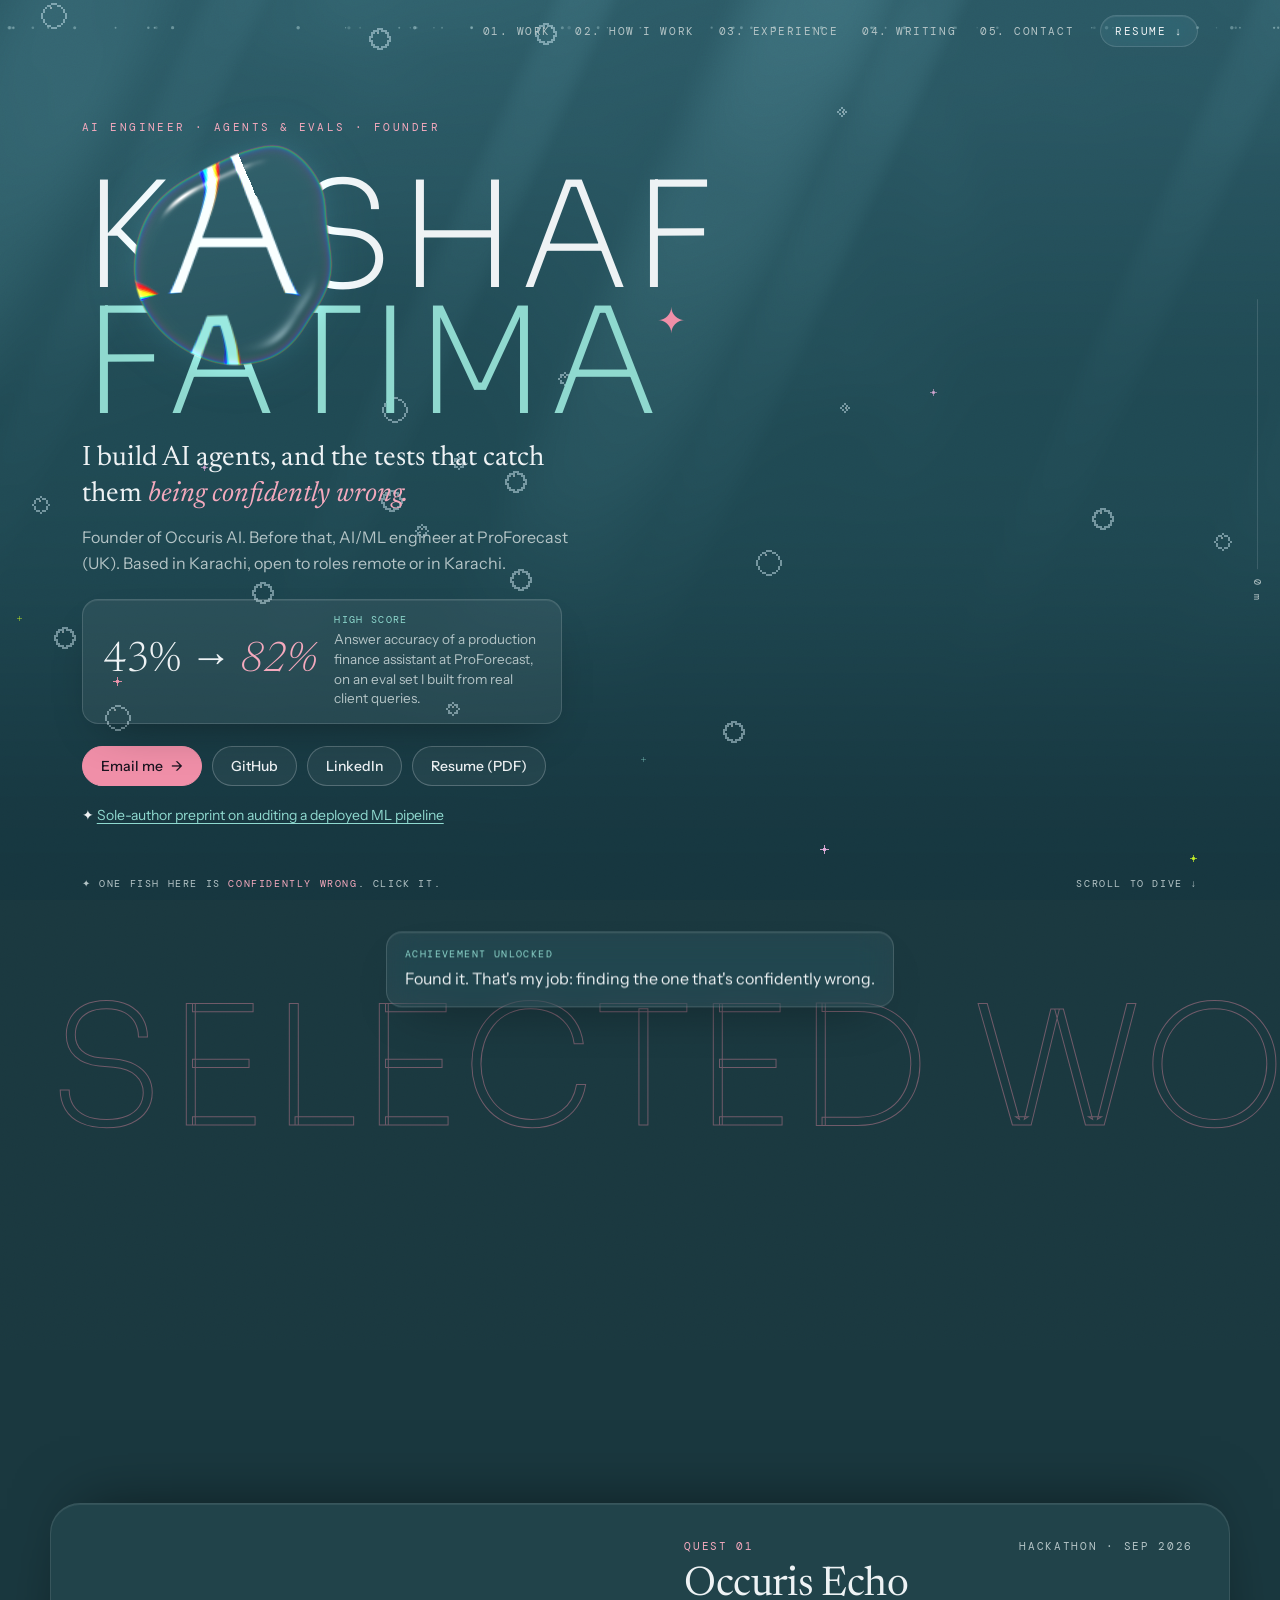
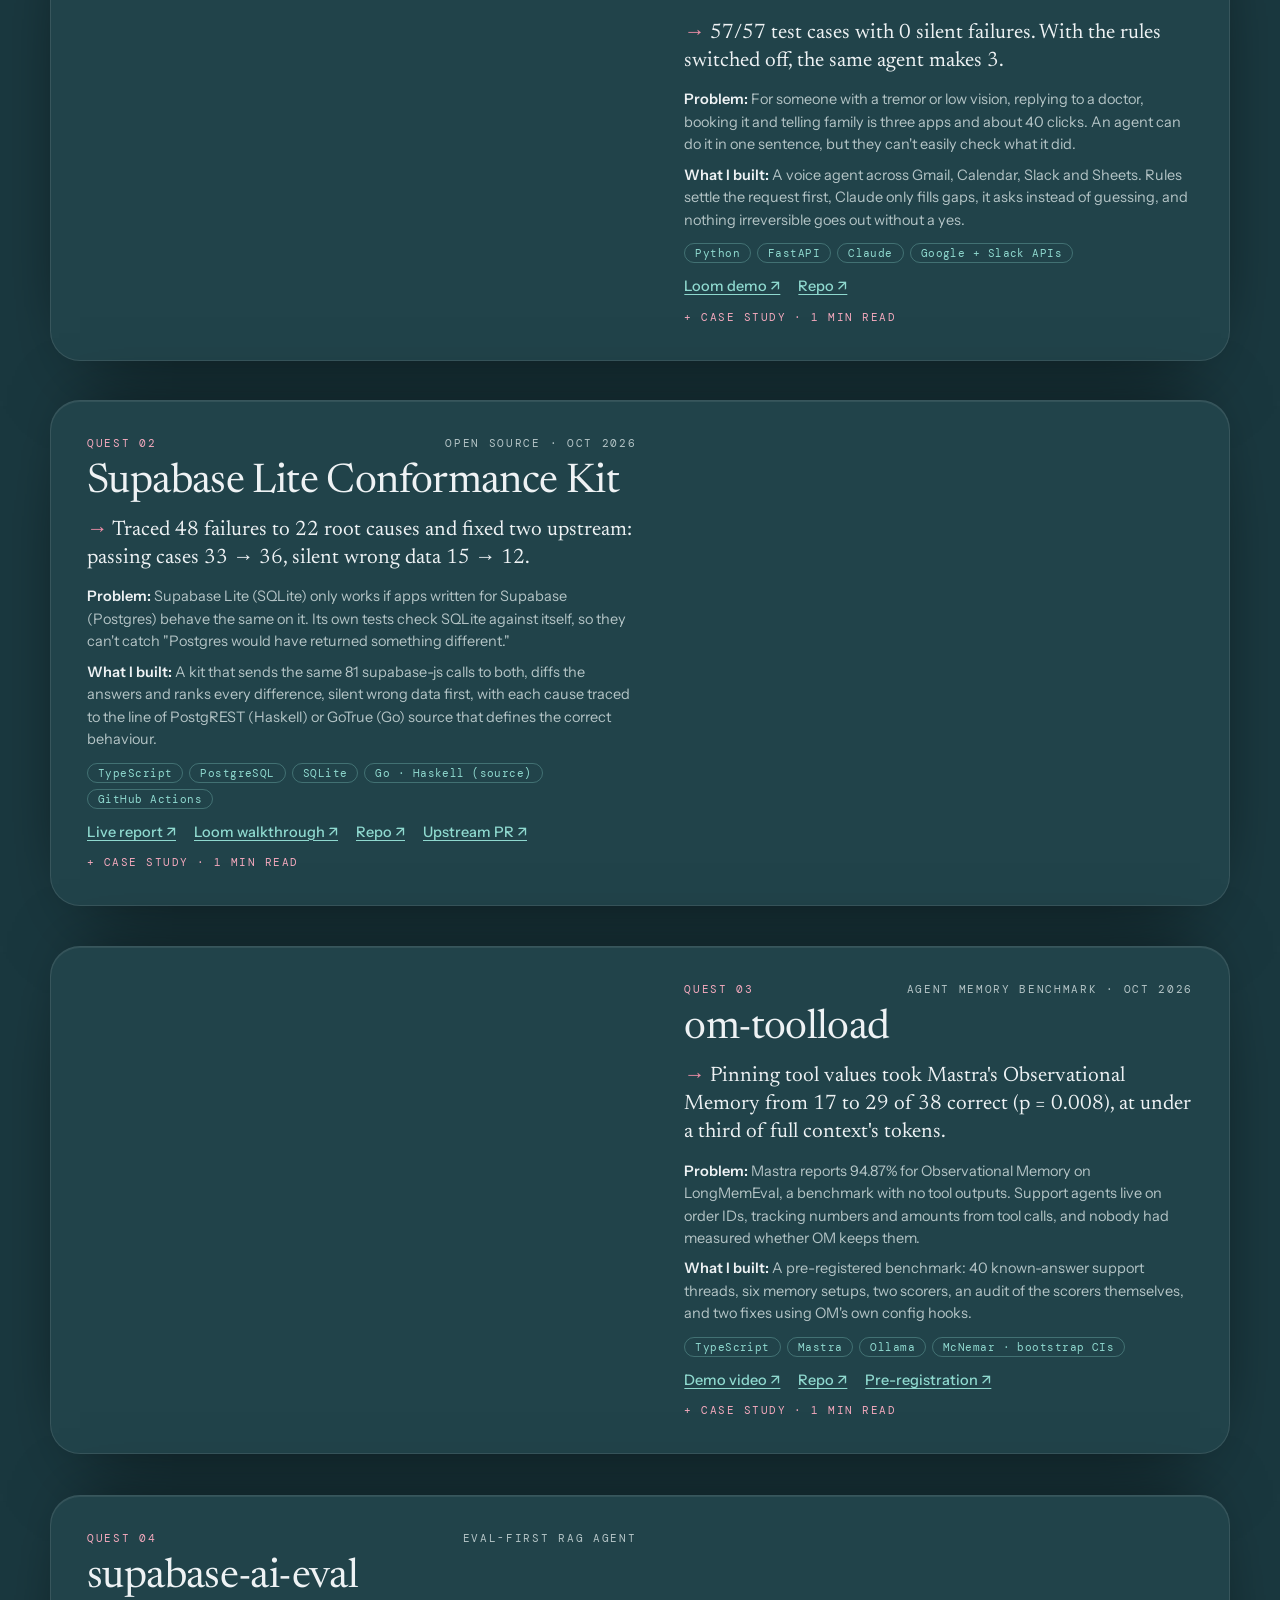
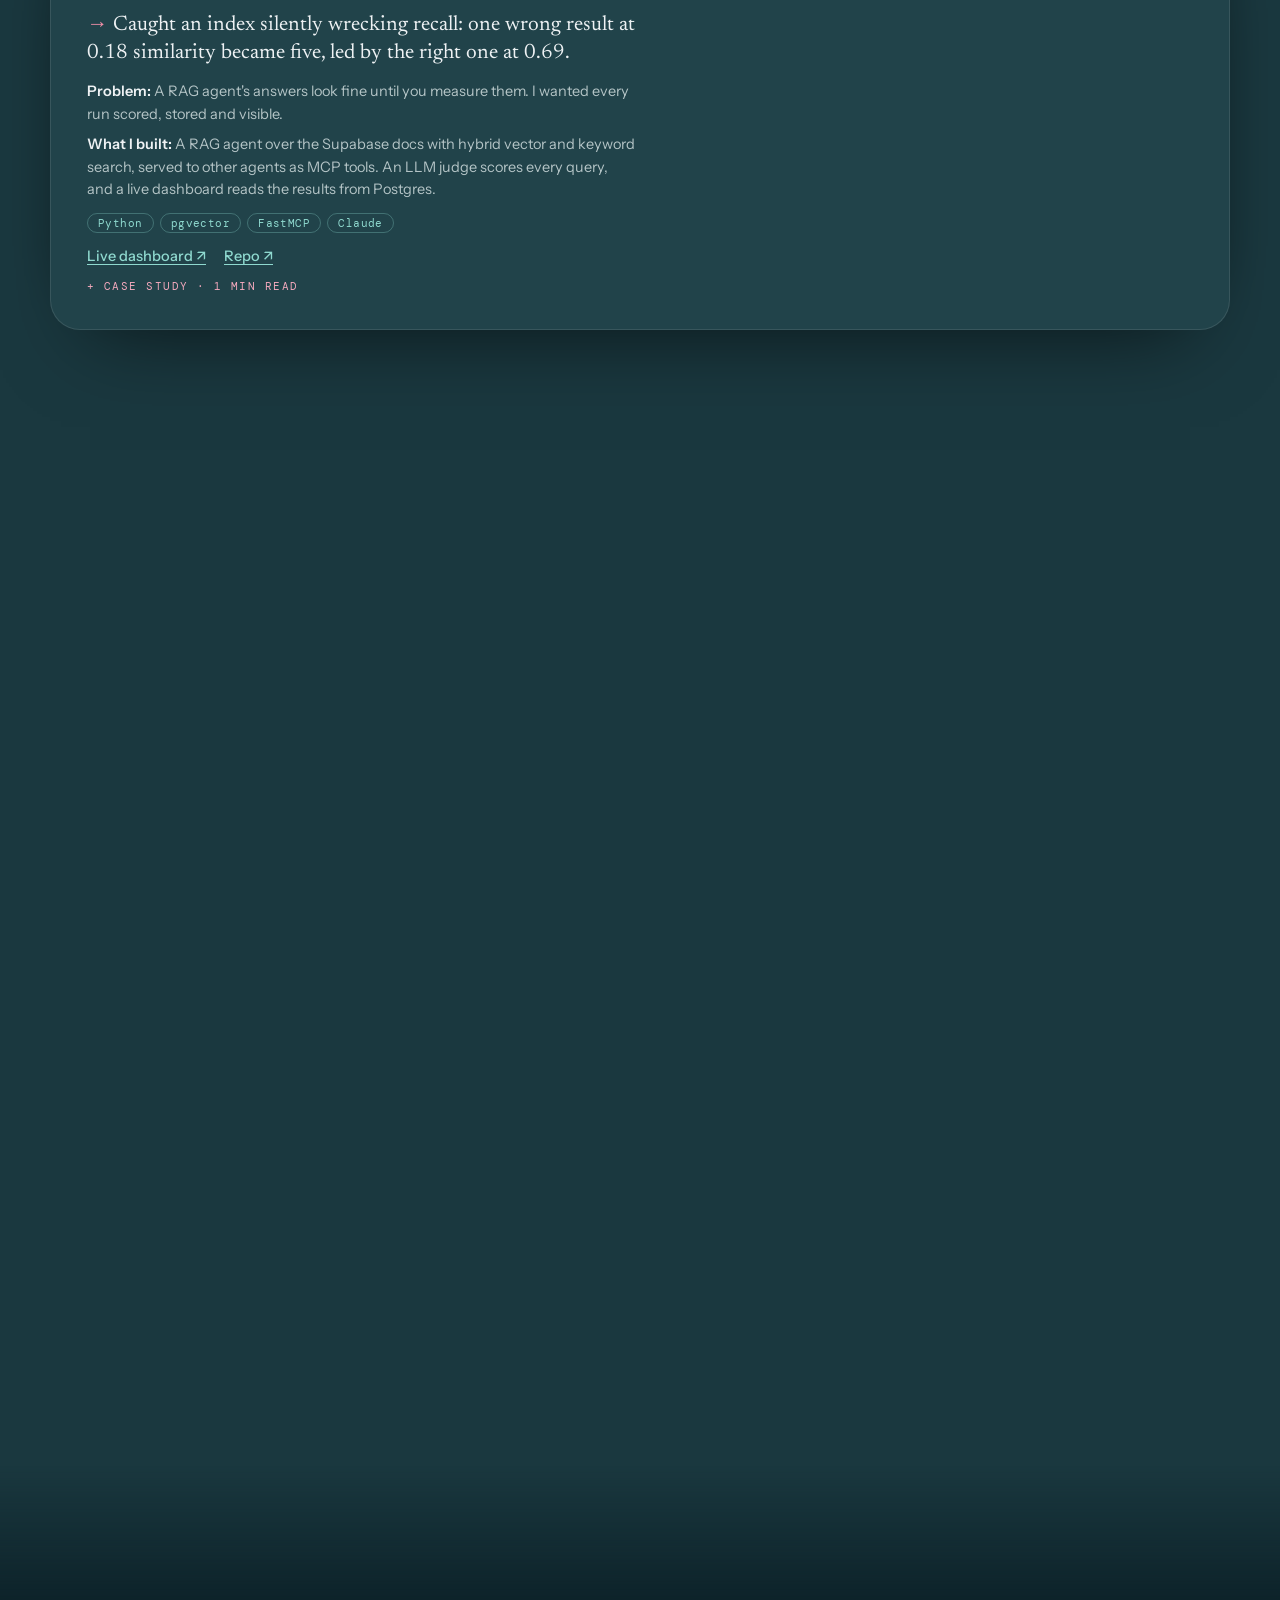
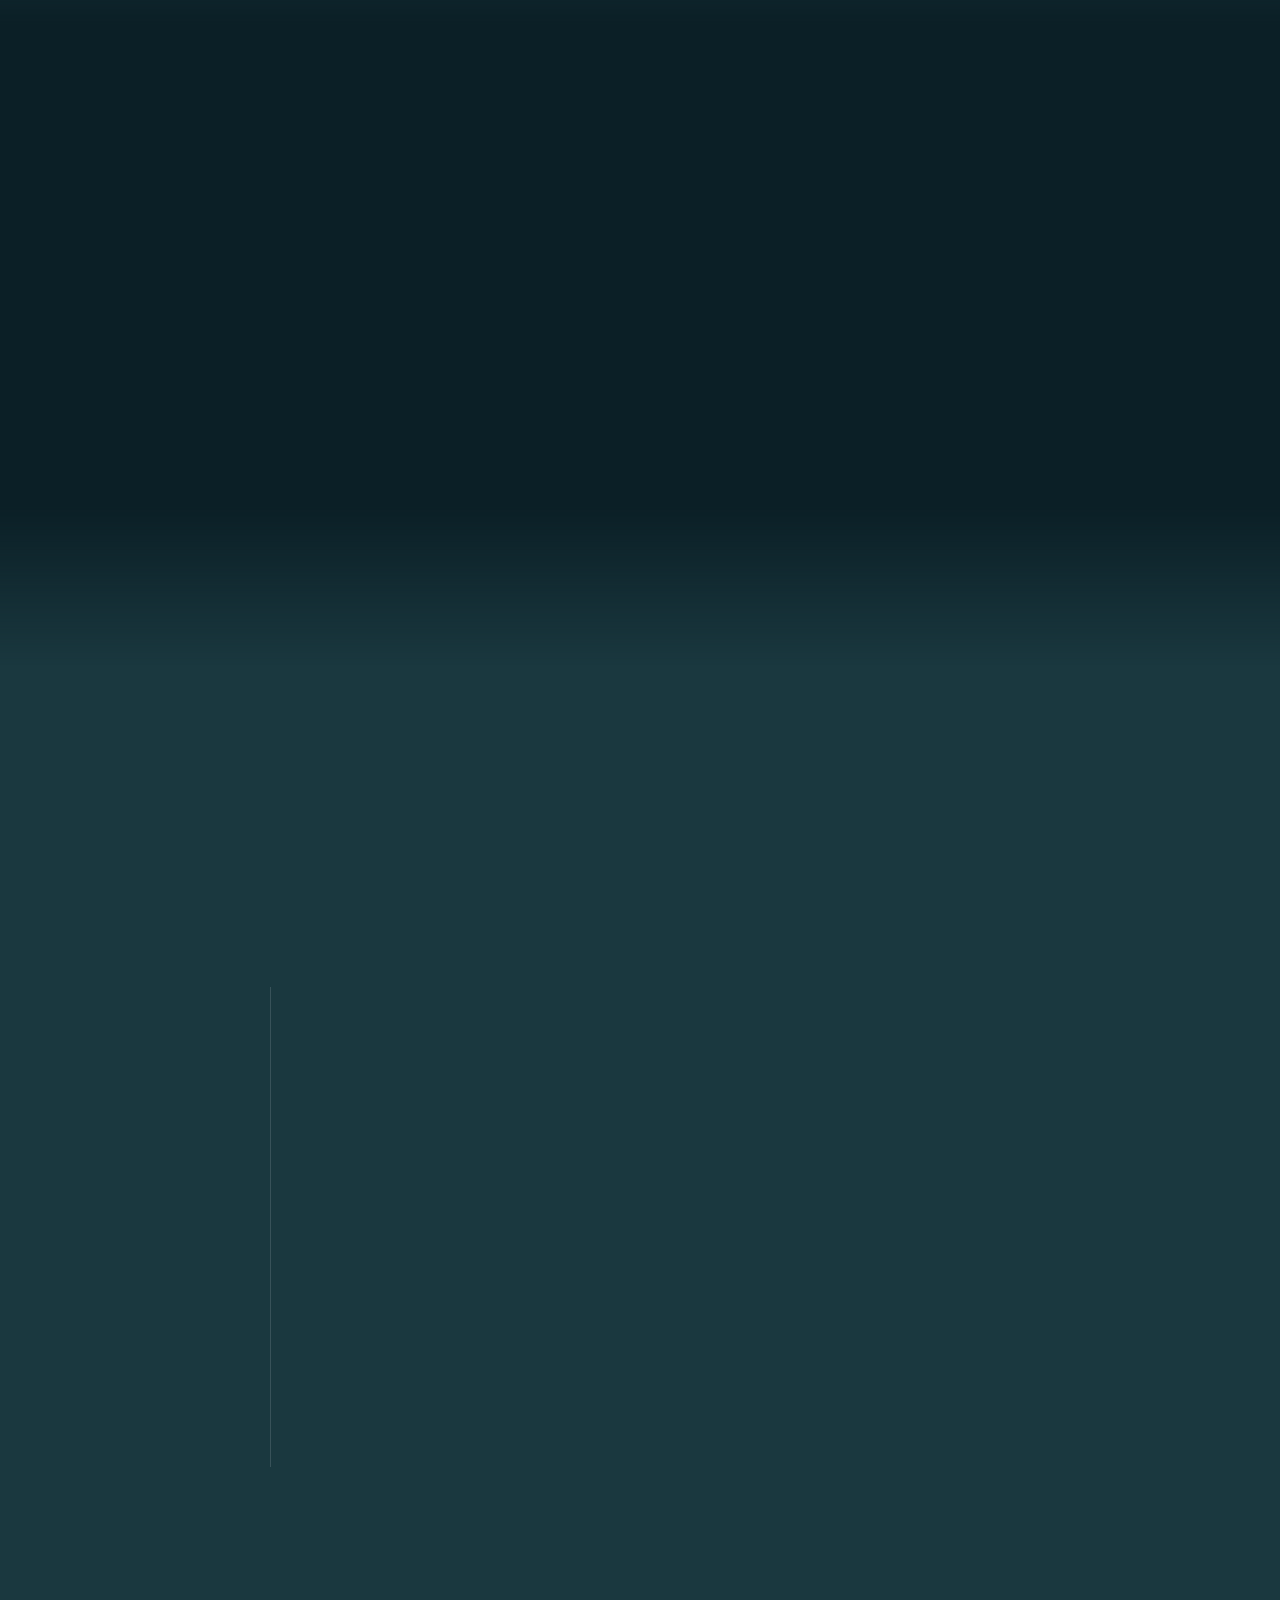
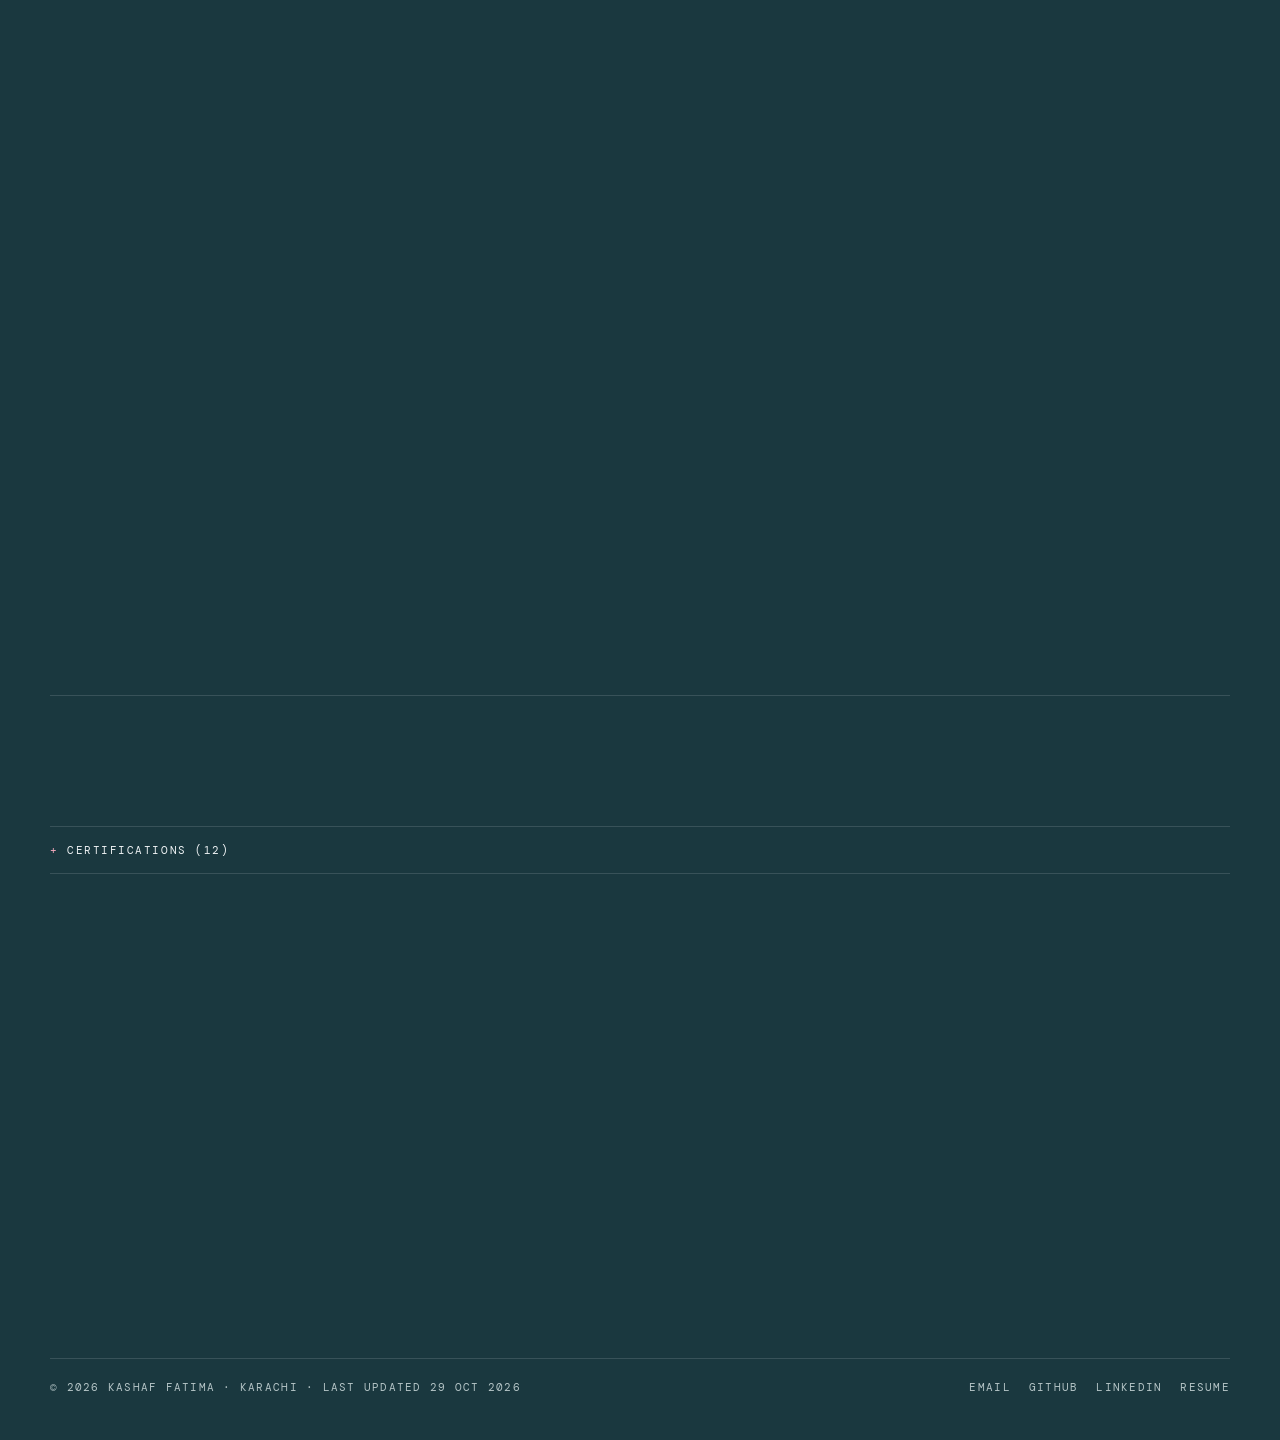
==== commit f5f60fa6: "Liquid glass over the name, living water, whimsy - Hero: a glass droplet drifts over the name and ma" ====
--- a/index.html
+++ b/index.html
@@ -26,10 +26,11 @@
   <link rel="preconnect" href="https://fonts.googleapis.com">
   <link rel="preconnect" href="https://fonts.gstatic.com" crossorigin>
   <link href="https://fonts.googleapis.com/css2?family=Sora:wght@200;300&family=Newsreader:ital,opsz,wght@0,6..72,300..500;1,6..72,300..500&family=Instrument+Sans:wght@400;500;600&family=DM+Mono:wght@400&family=Silkscreen&display=swap" rel="stylesheet">
-  <link rel="stylesheet" href="css/site.css?v=7">
+  <link rel="stylesheet" href="css/site.css?v=10">
 </head>
 <body>
   <canvas id="water" aria-hidden="true"></canvas>
+  <canvas id="sea" aria-hidden="true"></canvas>
   <div id="grain" aria-hidden="true"></div>
 
   <header class="bar">
@@ -63,7 +64,8 @@
     <section class="wrap hero">
       <div class="hero-text">
         <p class="eyebrow">AI Engineer · Agents &amp; Evals · Founder</p>
-        <h1 class="name"><span class="n1">Kashaf</span><span class="n2">Fatima<i class="spark">✦</i></span></h1>
+        <h1 class="name" aria-label="Kashaf Fatima"><span class="n1" data-text="KASHAF" data-color="#EEF2F4">Kashaf</span><span class="n2" data-text="FATIMA" data-color="#8FD9CF">Fatima<i class="spark" aria-hidden="true">✦</i></span></h1>
+        <div class="hero-copy">
         <p class="hook">I build AI agents, and the tests that catch them <em>being confidently wrong.</em></p>
         <p class="sub">Founder of Occuris AI. Before that, AI/ML engineer at ProForecast (UK). Based in Karachi, open to roles remote or in Karachi.</p>
         <div class="proof glass">
@@ -77,10 +79,9 @@
           <a href="Kashaf_Fatima_Resume.pdf" download class="btn">Resume (PDF)</a>
         </div>
         <p class="paper">✦ <a href="https://doi.org/10.5281/zenodo.22395202" target="_blank" rel="noopener">Sole-author preprint on auditing a deployed ML pipeline</a></p>
-      </div>
-      <div class="hero-art" aria-hidden="true">
-        <canvas id="hero-blob"></canvas>
-      </div>
+        </div>
+      </div>
+      <canvas id="lens" aria-hidden="true"></canvas>
       <canvas id="school" aria-hidden="true"></canvas>
       <div class="hero-foot">
         <span class="hunt">✦ One fish here is <b>confidently wrong</b>. Click it.</span>
@@ -313,7 +314,7 @@
 
     <!-- The dive: how I work, in deep water -->
     <section class="dive" id="how">
-      <canvas id="dive-blob" aria-hidden="true"></canvas>
+      <canvas id="dive-lens" aria-hidden="true"></canvas>
       <canvas id="reef" aria-hidden="true"></canvas>
       <div class="wrap">
         <div class="head" data-m="rise">
@@ -474,6 +475,6 @@
   </dialog>
   <div class="toast glass" id="toast" role="status" aria-live="polite"><span class="mono">Achievement unlocked</span>Found it. That's my job: finding the one that's confidently wrong.</div>
 
-  <script type="module" src="js/main.js?v=7"></script>
+  <script type="module" src="js/main.js?v=10"></script>
 </body>
 </html>
--- a/css/site.css
+++ b/css/site.css
@@ -2,12 +2,12 @@
    60% glacier neutrals · 30% teals · 10% rose/orchid · eggplant ink · acid lime only as a spark in the dive. */
 *, *::before, *::after { box-sizing: border-box; margin: 0; padding: 0; }
 :root {
-  --mist: #1E3436;         /* page base: deep slate teal */
-  --sheet: #24403F;
+  --mist: #1A383F;         /* page base: deep sea teal */
+  --sheet: #21434A;
   --ink: #EEF2F4;          /* text */
   --muted: #B4C4C6;
   --teal: #8FD9CF;         /* links and accents on dark */
-  --deep: #102326;
+  --deep: #0B1F26;
   --rose: #F08FA8;
   --rose-ink: #F4A9BD;     /* pink as text on dark */
   --orange: #FF8A5C;
@@ -34,6 +34,7 @@
 .wrap { max-width: 1180px; margin: 0 auto; padding: 0 32px; }
 
 #water { position: fixed; inset: 0; width: 100vw; height: 100vh; z-index: 0; pointer-events: none; }
+#sea { position: fixed; inset: 0; width: 100vw; height: 100vh; z-index: 2; pointer-events: none; }
 #grain { position: fixed; inset: -50%; z-index: 1; pointer-events: none; opacity: .05; mix-blend-mode: overlay;
   background-image: url("data:image/svg+xml,%3Csvg xmlns='http://www.w3.org/2000/svg' width='160' height='160'%3E%3Cfilter id='n'%3E%3CfeTurbulence type='fractalNoise' baseFrequency='.9' numOctaves='2' stitchTiles='stitch'/%3E%3C/filter%3E%3Crect width='100%25' height='100%25' filter='url(%23n)'/%3E%3C/svg%3E"); }
 main, header.bar, footer { position: relative; z-index: 3; }
@@ -74,12 +75,16 @@
 
 /* Hero: the name sits over a big liquid blob; a small school of fish swims around it */
 .hero { position: relative; min-height: 100vh; display: flex; align-items: center; padding: 120px 32px 90px; }
-.hero-text { position: relative; z-index: 2; max-width: 660px; }
+.hero-text { position: relative; z-index: 2; width: 100%; }
+.hero-copy { max-width: 640px; position: relative; z-index: 3; }
+#lens { position: absolute; inset: 0; width: 100%; height: 100%; z-index: 1; pointer-events: none; }
+.lensed .name span { color: transparent; }
 .eyebrow { font: 400 11px var(--mono); letter-spacing: .22em; text-transform: uppercase; color: var(--rose-ink); margin-bottom: 26px; }
-.name { font: 200 clamp(64px, 9.6vw, 150px)/.86 var(--display); text-transform: uppercase; letter-spacing: .02em; color: var(--ink); }
-.name span { display: block; white-space: nowrap; will-change: letter-spacing, transform; }
+.name { position: relative; z-index: 0; font: 200 clamp(68px, 11.5vw, 184px)/.86 var(--display); text-transform: uppercase; letter-spacing: .02em; color: var(--ink); }
+.name span { display: block; width: fit-content; white-space: nowrap; will-change: letter-spacing, transform; }
 .name .n2 { color: var(--teal); }
-.name .spark { font-style: normal; color: var(--rose); font-size: .28em; vertical-align: 1.7em; margin-left: .2em; }
+.name .spark { display: inline-block; font-style: normal; color: var(--rose); font-size: .24em; vertical-align: 1.9em; margin-left: .25em; animation: twinkle 3s ease-in-out infinite; }
+@keyframes twinkle { 50% { transform: scale(.6) rotate(45deg); opacity: .6; } }
 .hook { font: 400 clamp(22px, 2.2vw, 28px)/1.28 var(--serif); margin: 28px 0 12px; max-width: 32ch; }
 .hook em { font-style: italic; color: var(--rose-ink); }
 .sub { color: var(--muted); max-width: 46ch; margin-bottom: 22px; }
@@ -89,9 +94,7 @@
 .proof p { font-size: 13.5px; color: var(--muted); line-height: 1.45; }
 .proof .mono { font-size: 9.5px; color: var(--teal); display: block; margin-bottom: 3px; }
 .paper { margin-top: 18px; font-size: 14px; }
-.hero-art { position: absolute; z-index: 0; right: -4vw; top: 50%; width: min(82vh, 60vw, 860px); aspect-ratio: 1; translate: 0 -50%; will-change: transform; }
-#hero-blob { width: 100%; height: 100%; display: block; }
-#school { position: absolute; inset: 0; width: 100%; height: 100%; z-index: 1; pointer-events: none; image-rendering: pixelated; }
+#school { position: absolute; inset: 0; width: 100%; height: 100%; z-index: 2; pointer-events: none; image-rendering: pixelated; }
 .hero-foot { position: absolute; z-index: 2; left: 32px; right: 32px; bottom: 26px; display: flex; justify-content: space-between; gap: 20px; font: 400 10px var(--mono); letter-spacing: .16em; text-transform: uppercase; color: var(--muted); }
 .hero-foot .hunt b { color: var(--rose-ink); font-weight: 400; }
 .hero-foot .hunt.done { color: var(--teal); }
@@ -161,7 +164,7 @@
 .dive::before { content: ''; position: absolute; inset: 0; z-index: -2; background: var(--deep);
   -webkit-mask: linear-gradient(transparent, #000 160px, #000 calc(100% - 160px), transparent); mask: linear-gradient(transparent, #000 160px, #000 calc(100% - 160px), transparent); }
 #reef { position: absolute; inset: 0; width: 100%; height: 100%; z-index: -1; image-rendering: pixelated; }
-#dive-blob { position: absolute; z-index: -1; left: 58%; top: 86%; width: min(95vh, 80vw); aspect-ratio: 1; translate: -50% -50%; opacity: .92; will-change: transform; }
+#dive-lens { position: absolute; z-index: -1; inset: 0; width: 100%; height: 100%; pointer-events: none; }
 .principle p, .principle small, .dive h2, .dive .head p { text-shadow: 0 2px 24px rgba(10, 24, 25, .55); }
 .dive a { color: var(--cyan); }
 .dive .head .idx { color: var(--orchid); }
@@ -252,7 +255,7 @@
 .motion .hero-text > :nth-child(6) { animation-delay: .42s; }
 .motion .hero-text > :nth-child(7) { animation-delay: .5s; }
 @keyframes blob-in { from { opacity: 0; transform: scale(.7); } to { opacity: 1; transform: none; } }
-.motion #hero-blob { animation: blob-in 1.8s var(--ease) both .1s; }
+.motion #lens { animation: blob-in 1.6s var(--ease) both .1s; }
 
 @media (max-width: 980px) {
   .side { grid-template-columns: repeat(2, 1fr); }
@@ -266,9 +269,8 @@
   .menu { display: block; }
   .depth { display: none; }
   .hero { padding: 96px 20px 110px; align-items: flex-start; }
-  .hero-art { width: 110vw; right: -52vw; top: 78%; opacity: .55; }
   .proof { flex-direction: column; align-items: flex-start; gap: 8px; }
-  #dive-blob { top: 82%; width: 120vw; }
+
   .hero-foot { left: 20px; right: 20px; flex-direction: column; }
   .quest { top: 12px; padding: 18px; border-radius: 22px; }
   .quest { grid-template-columns: 1fr; gap: 24px; padding: 40px 0; }
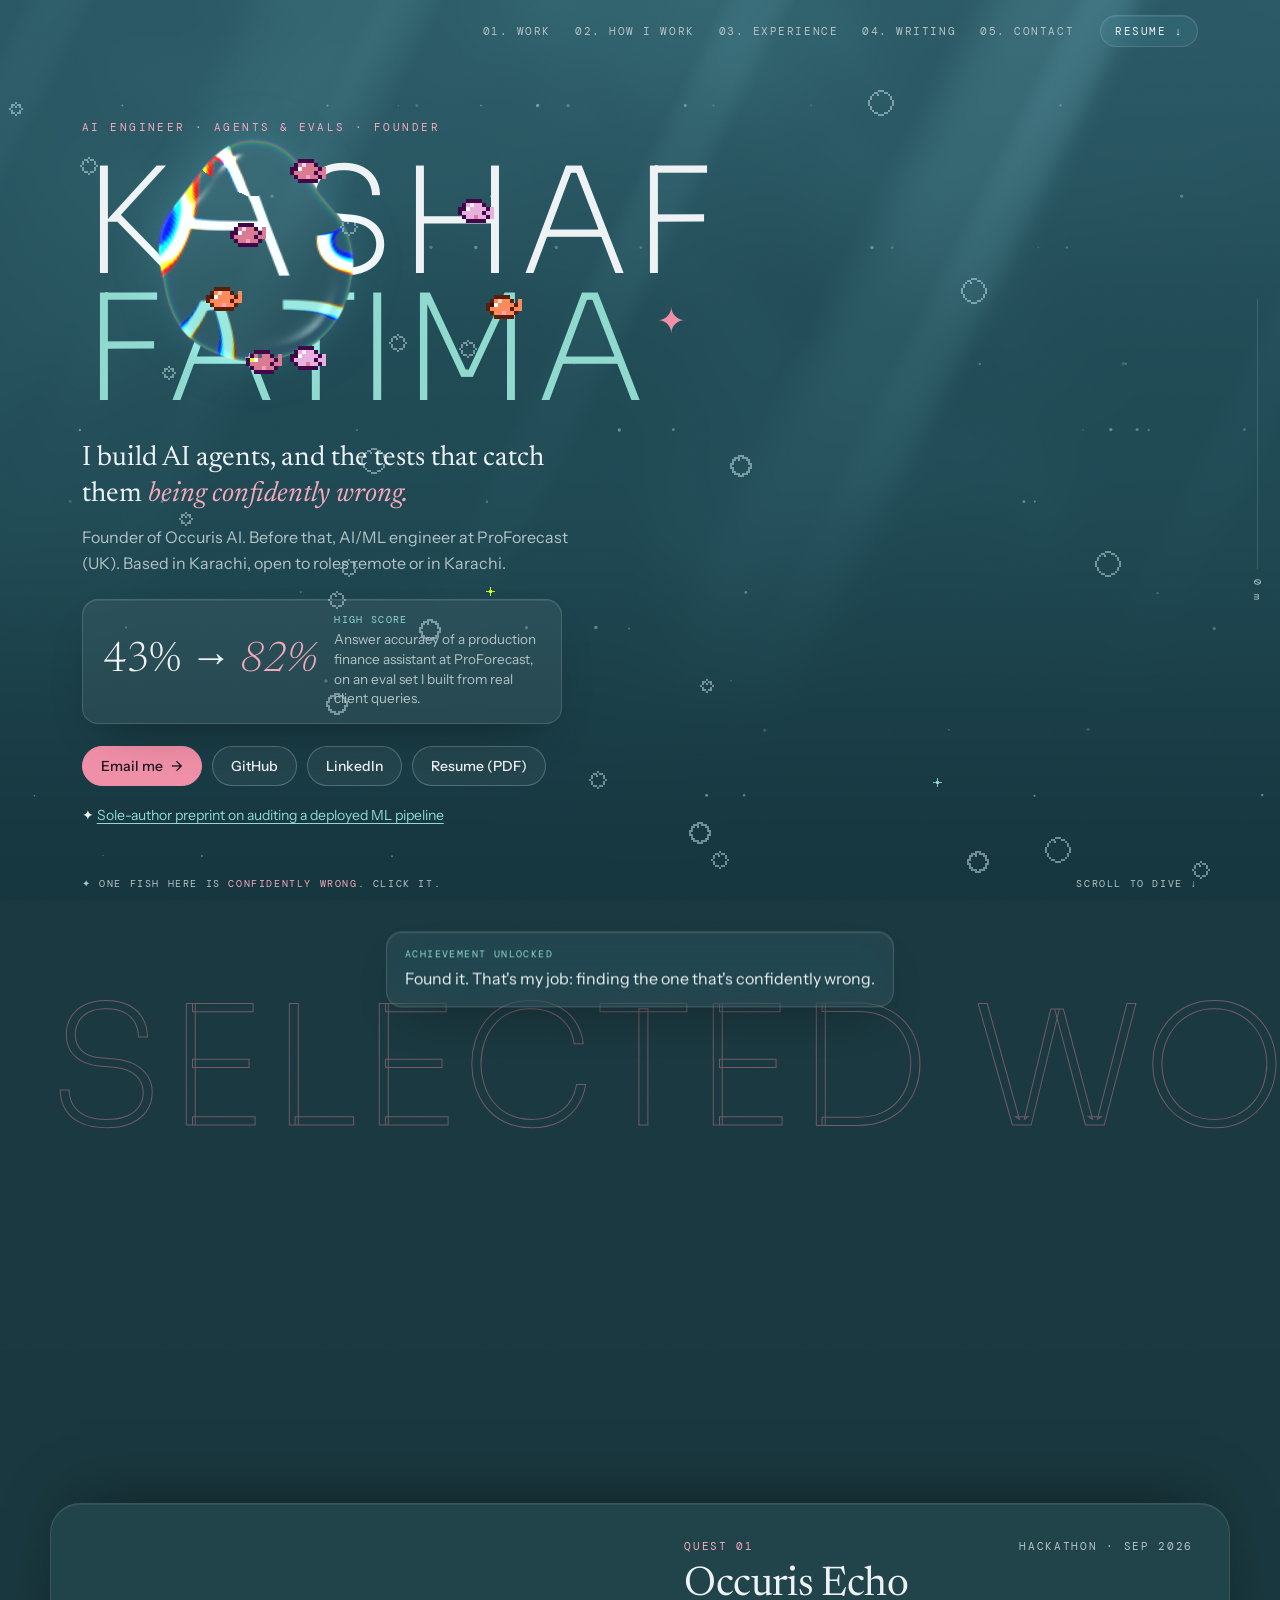
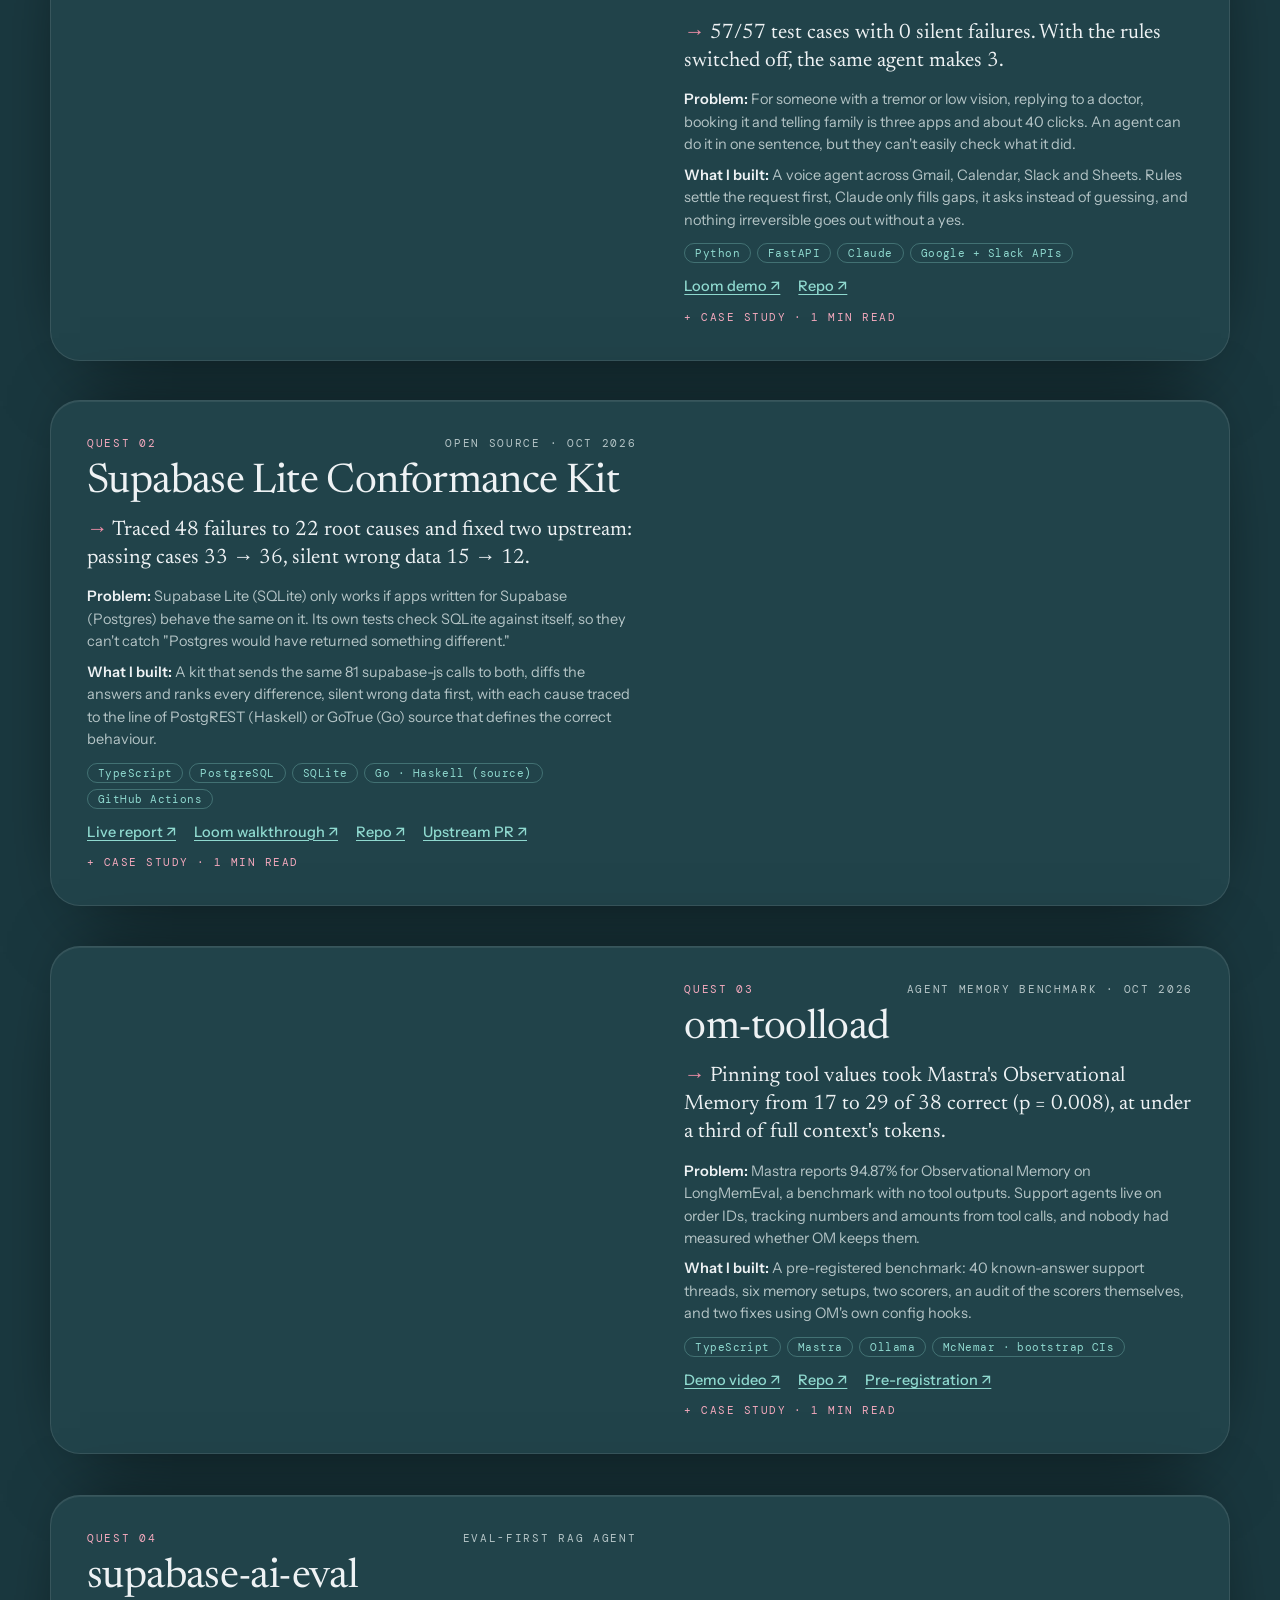
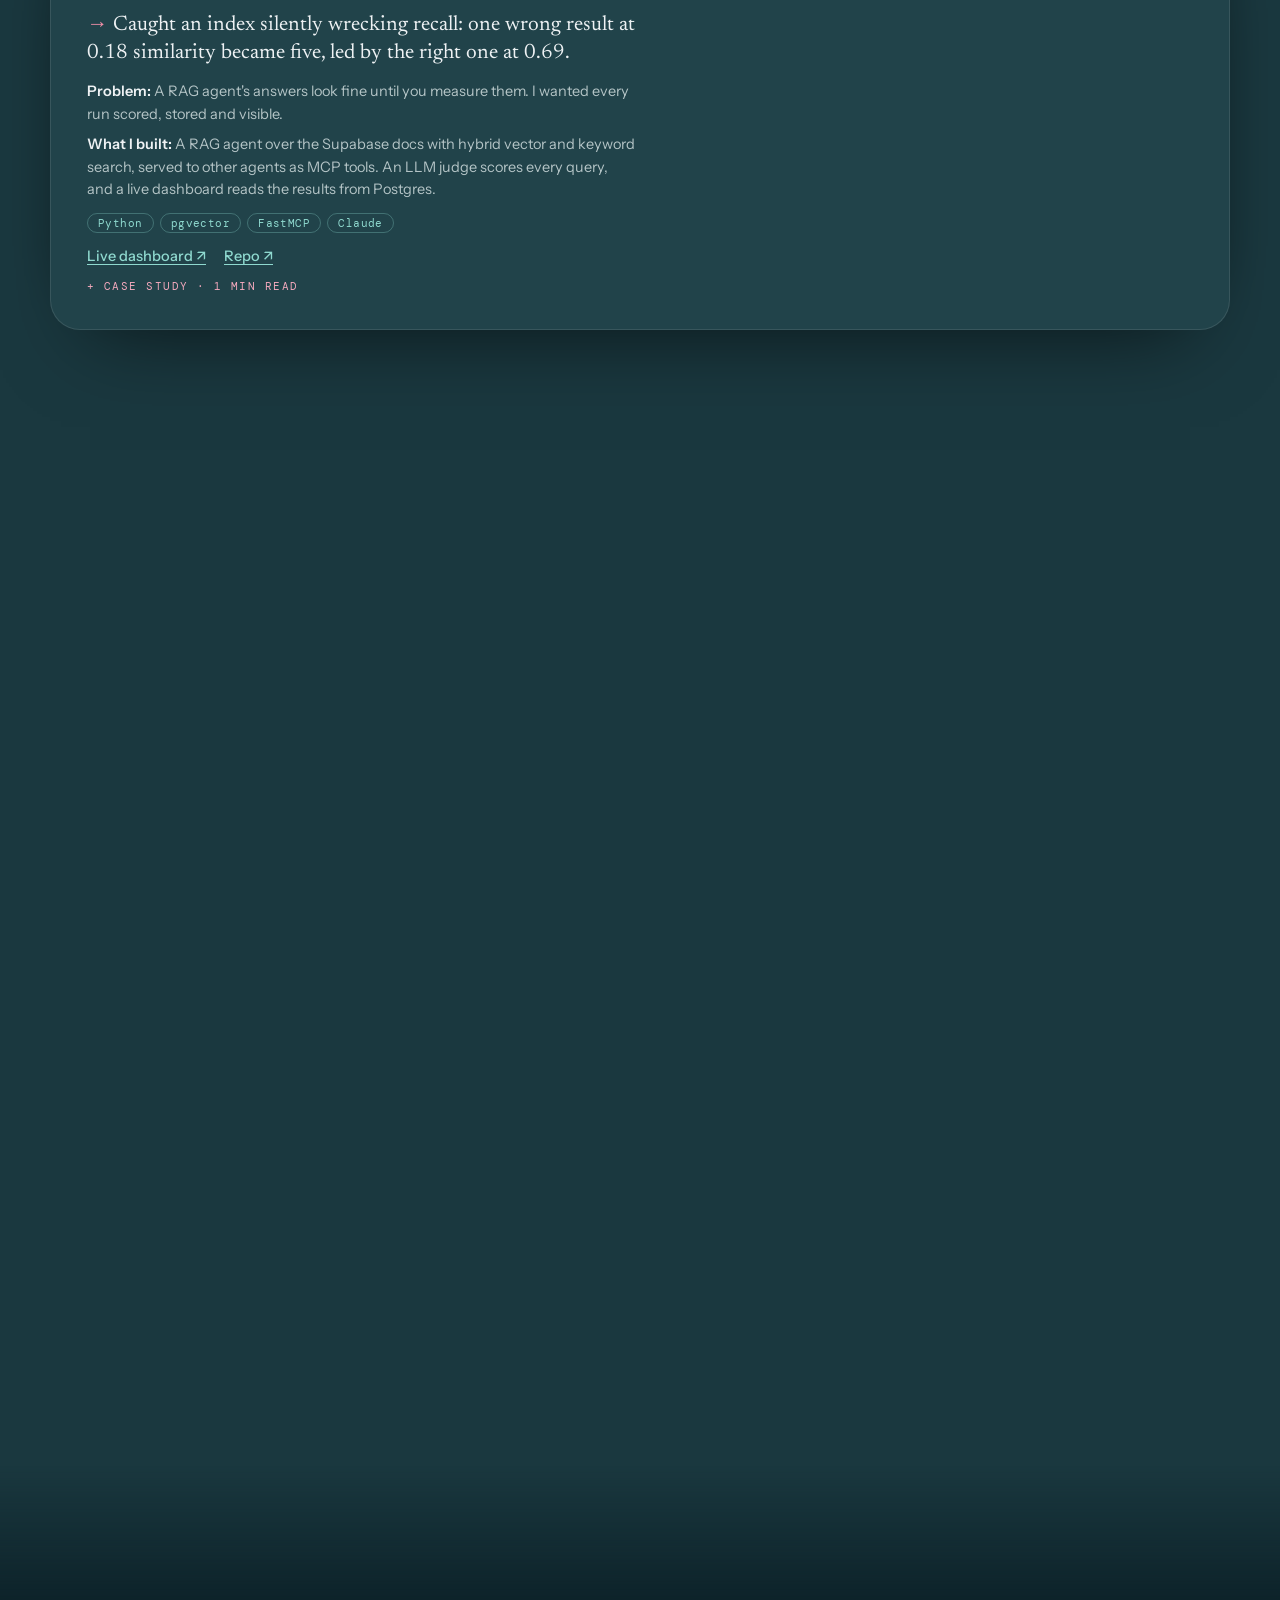
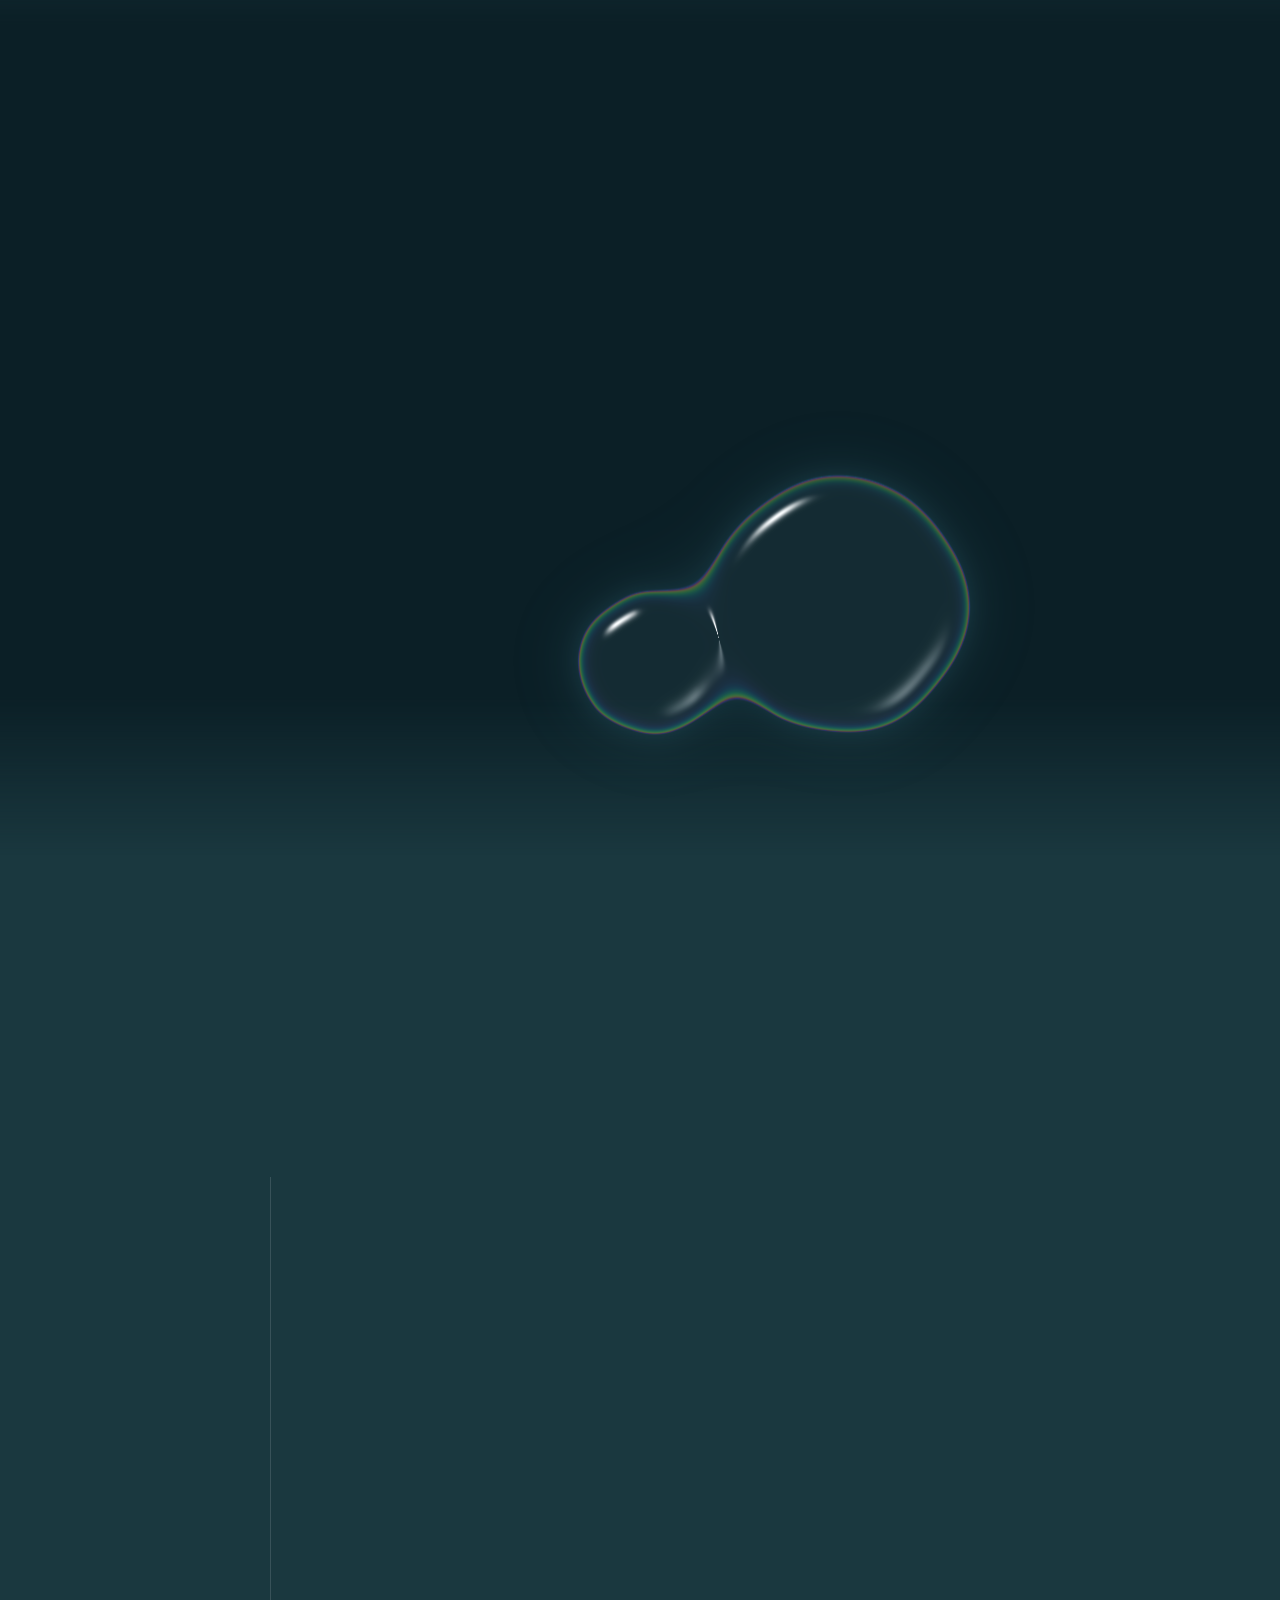
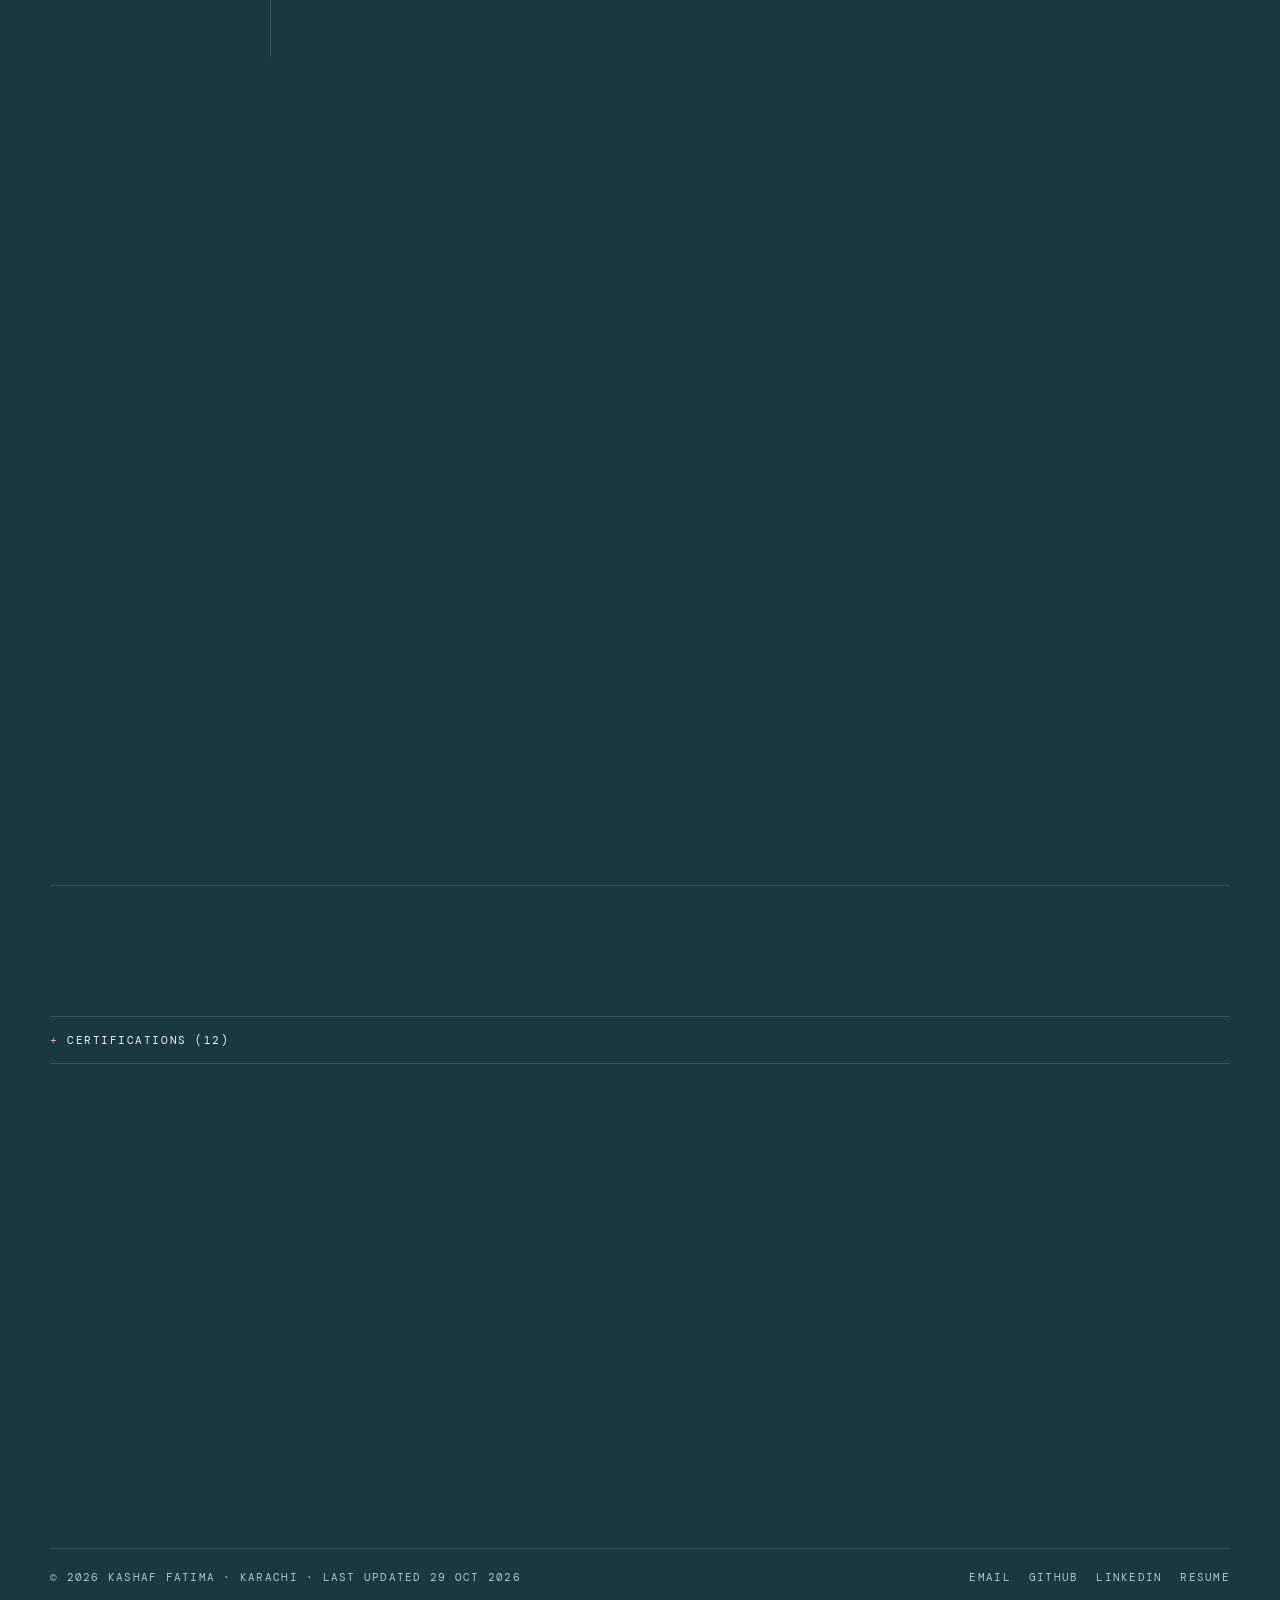
==== commit cd2bb164: "Fix name alignment at 125/150% scaling, white patch in the glass, droplet direction and speed - Glas" ====
--- a/index.html
+++ b/index.html
@@ -26,7 +26,7 @@
   <link rel="preconnect" href="https://fonts.googleapis.com">
   <link rel="preconnect" href="https://fonts.gstatic.com" crossorigin>
   <link href="https://fonts.googleapis.com/css2?family=Sora:wght@200;300&family=Newsreader:ital,opsz,wght@0,6..72,300..500;1,6..72,300..500&family=Instrument+Sans:wght@400;500;600&family=DM+Mono:wght@400&family=Silkscreen&display=swap" rel="stylesheet">
-  <link rel="stylesheet" href="css/site.css?v=10">
+  <link rel="stylesheet" href="css/site.css?v=14">
 </head>
 <body>
   <canvas id="water" aria-hidden="true"></canvas>
@@ -475,6 +475,6 @@
   </dialog>
   <div class="toast glass" id="toast" role="status" aria-live="polite"><span class="mono">Achievement unlocked</span>Found it. That's my job: finding the one that's confidently wrong.</div>
 
-  <script type="module" src="js/main.js?v=10"></script>
+  <script type="module" src="js/main.js?v=14"></script>
 </body>
 </html>
--- a/css/site.css
+++ b/css/site.css
@@ -160,7 +160,7 @@
 .side-card .links { margin-top: auto; font-size: 13.5px; }
 
 /* The dive */
-.dive { position: relative; margin-top: 140px; padding: 170px 0 190px; color: #E6ECF1; isolation: isolate; }
+.dive { position: relative; margin-top: 140px; padding: 170px 0 380px; color: #E6ECF1; isolation: isolate; }
 .dive::before { content: ''; position: absolute; inset: 0; z-index: -2; background: var(--deep);
   -webkit-mask: linear-gradient(transparent, #000 160px, #000 calc(100% - 160px), transparent); mask: linear-gradient(transparent, #000 160px, #000 calc(100% - 160px), transparent); }
 #reef { position: absolute; inset: 0; width: 100%; height: 100%; z-index: -1; image-rendering: pixelated; }
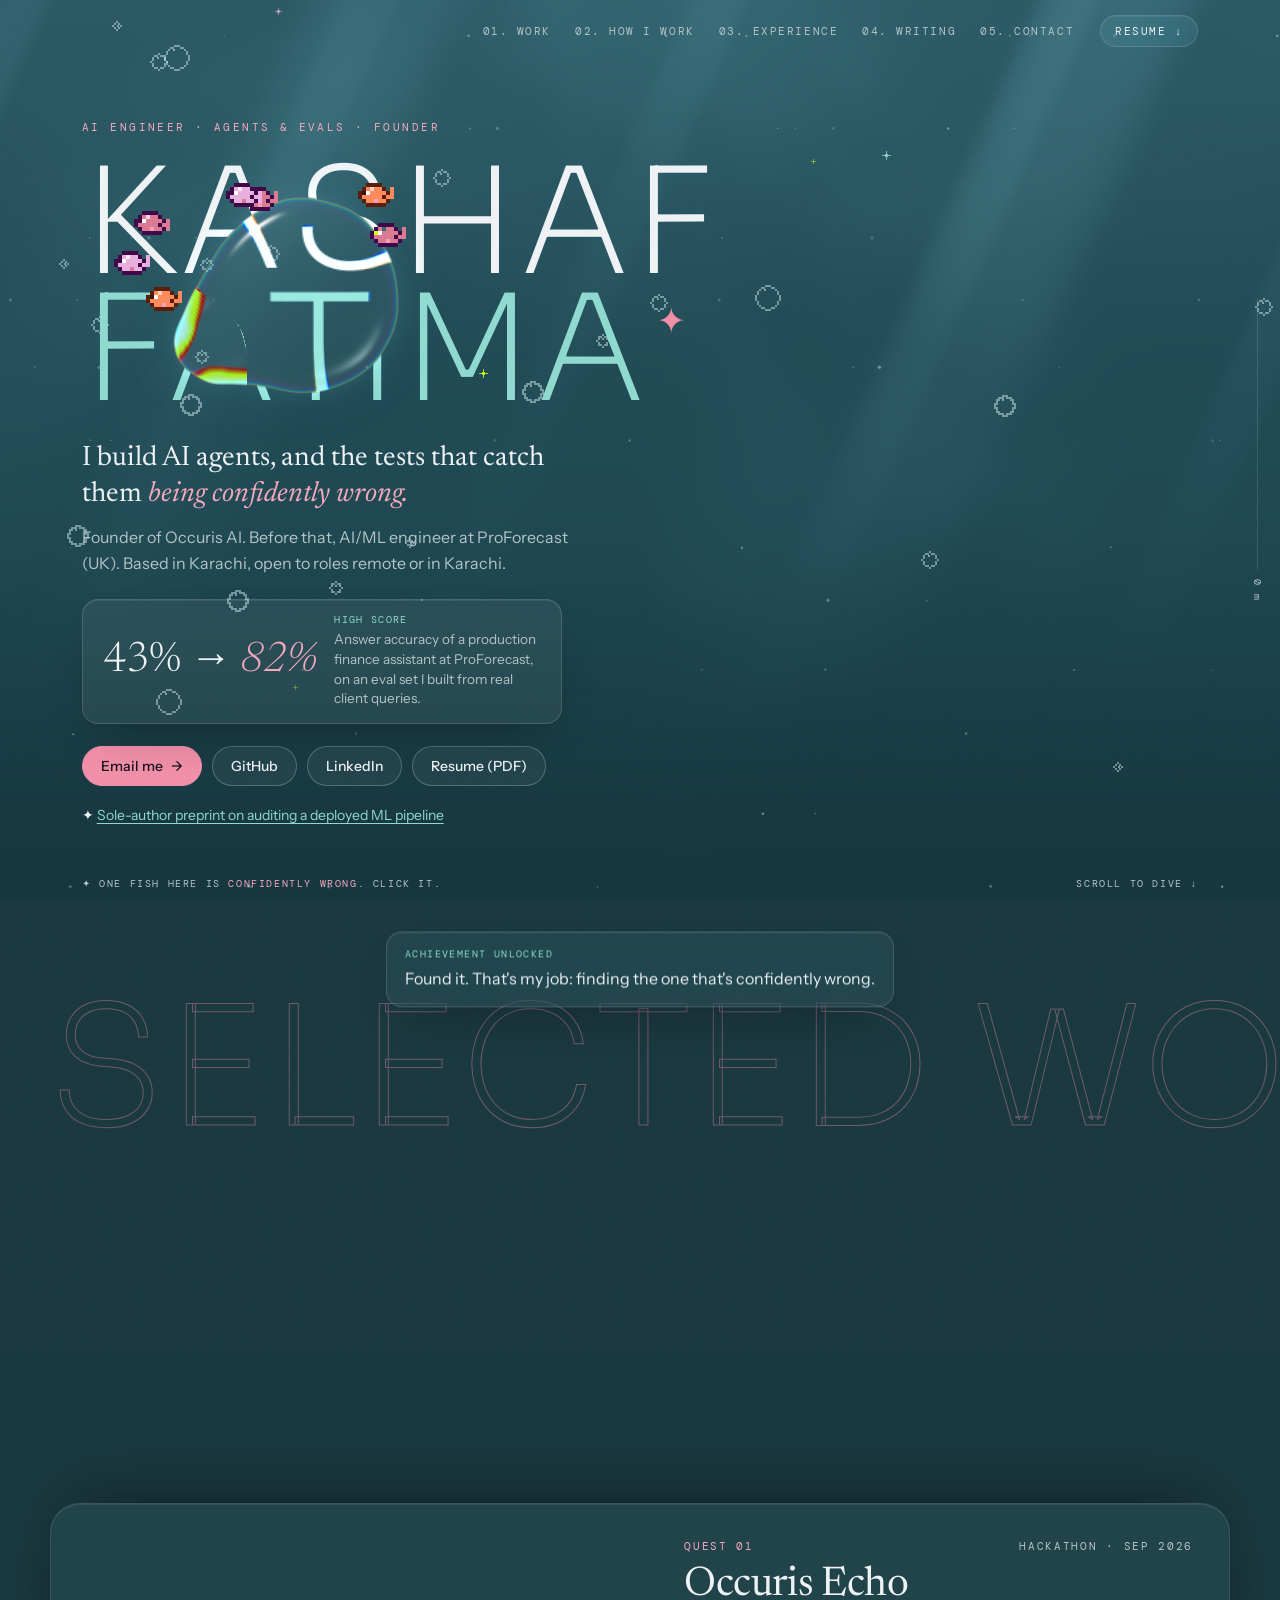
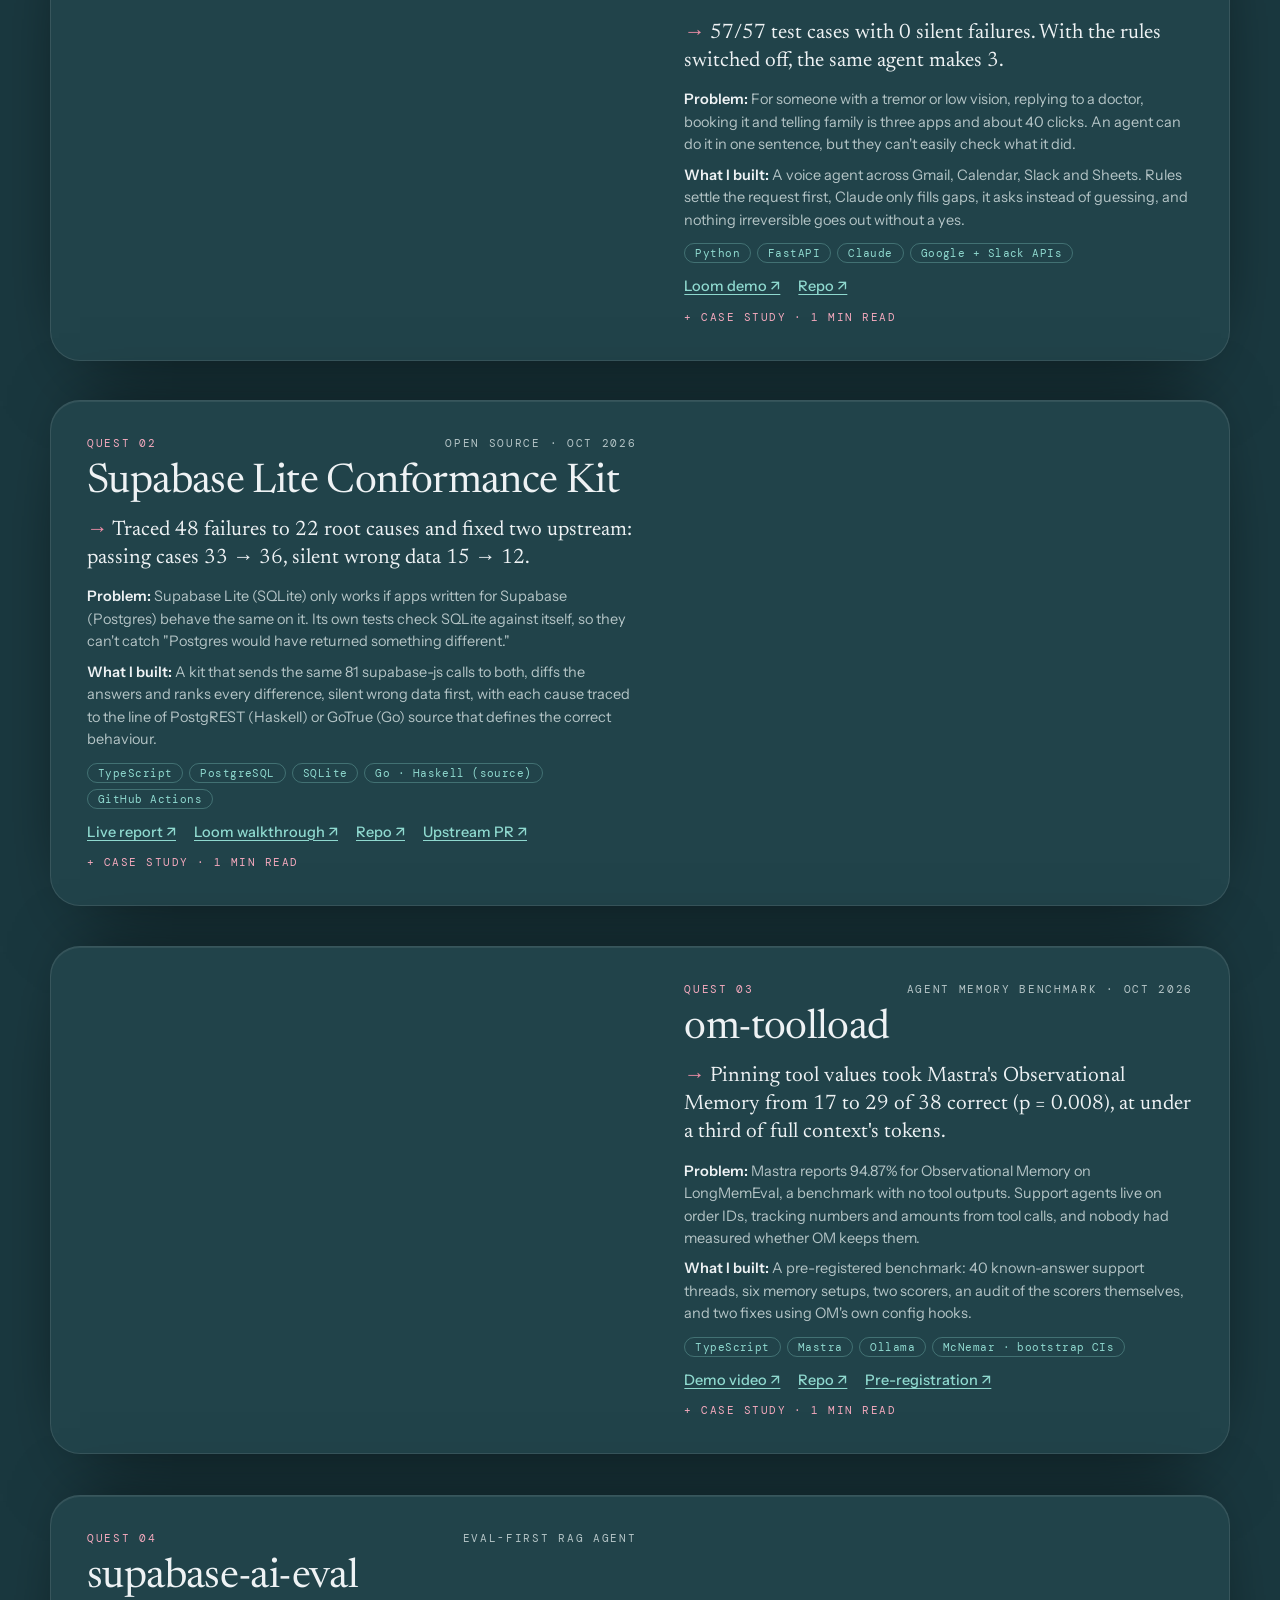
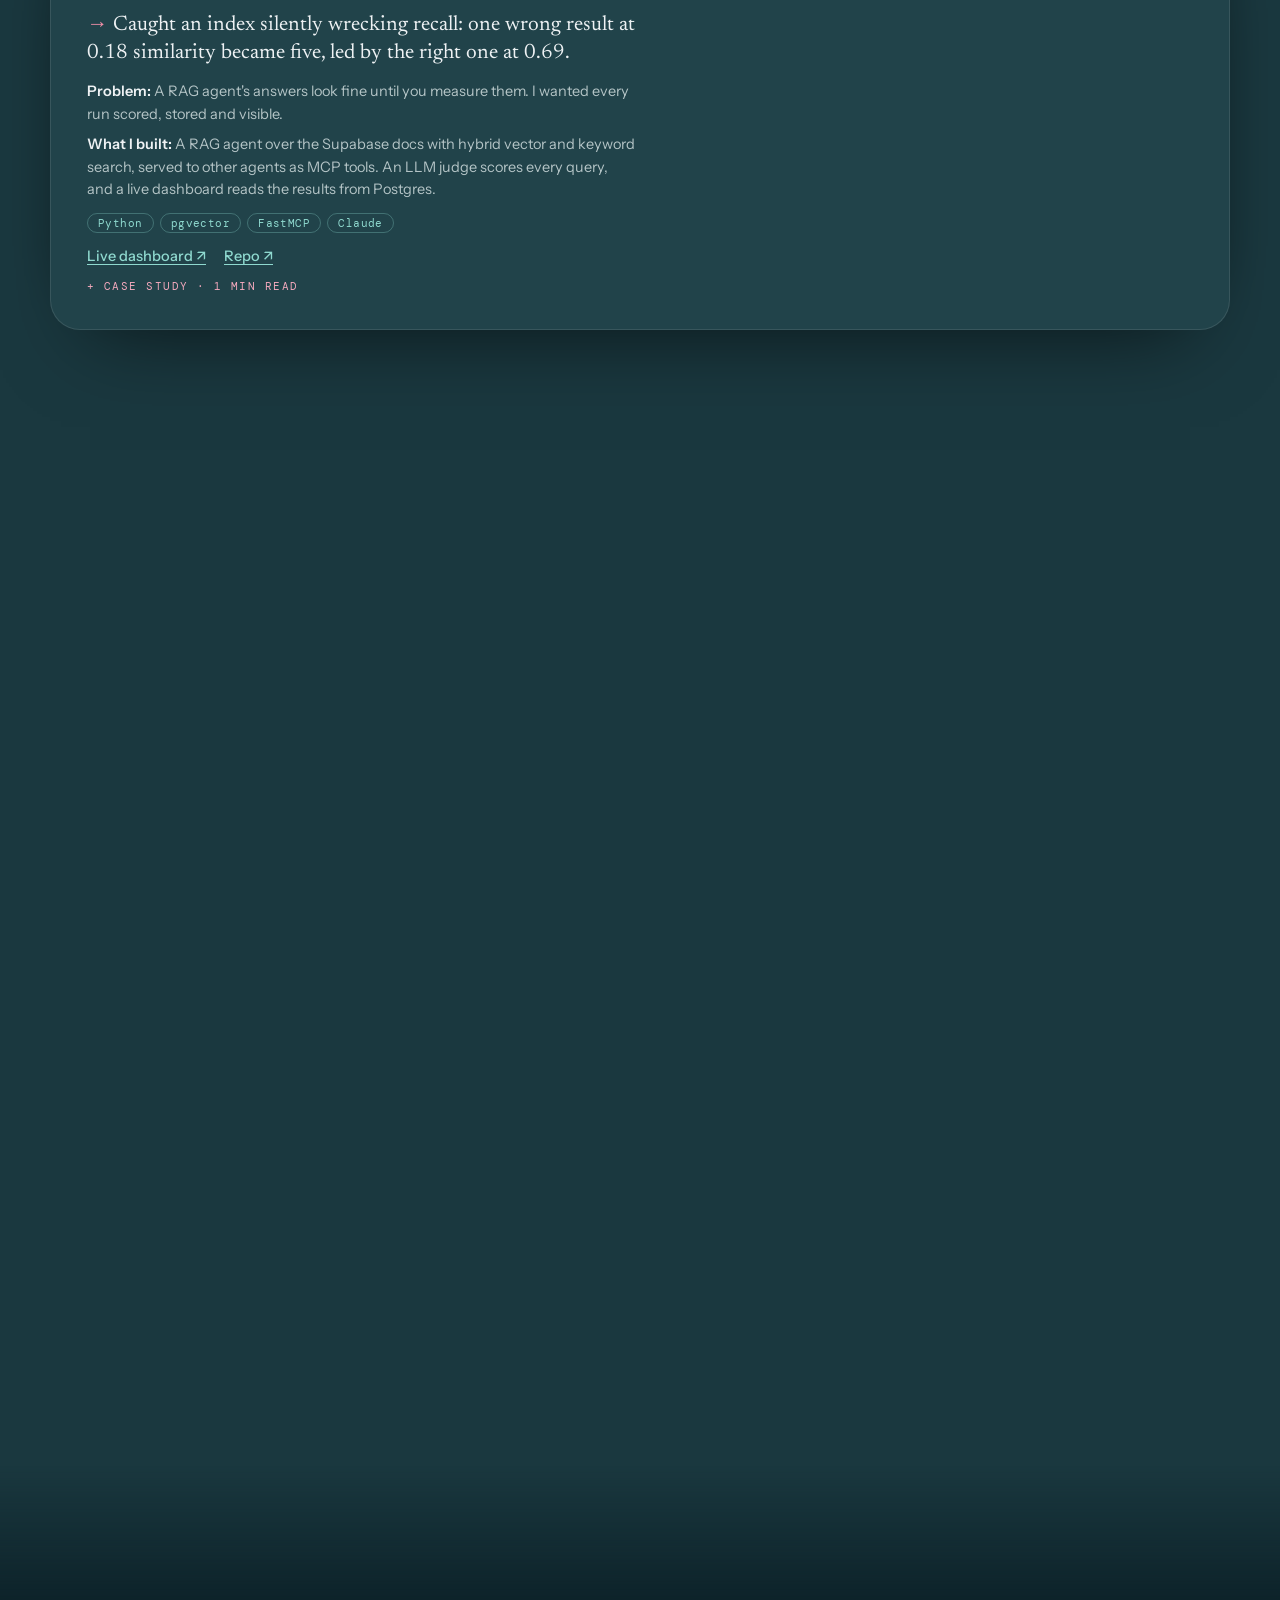
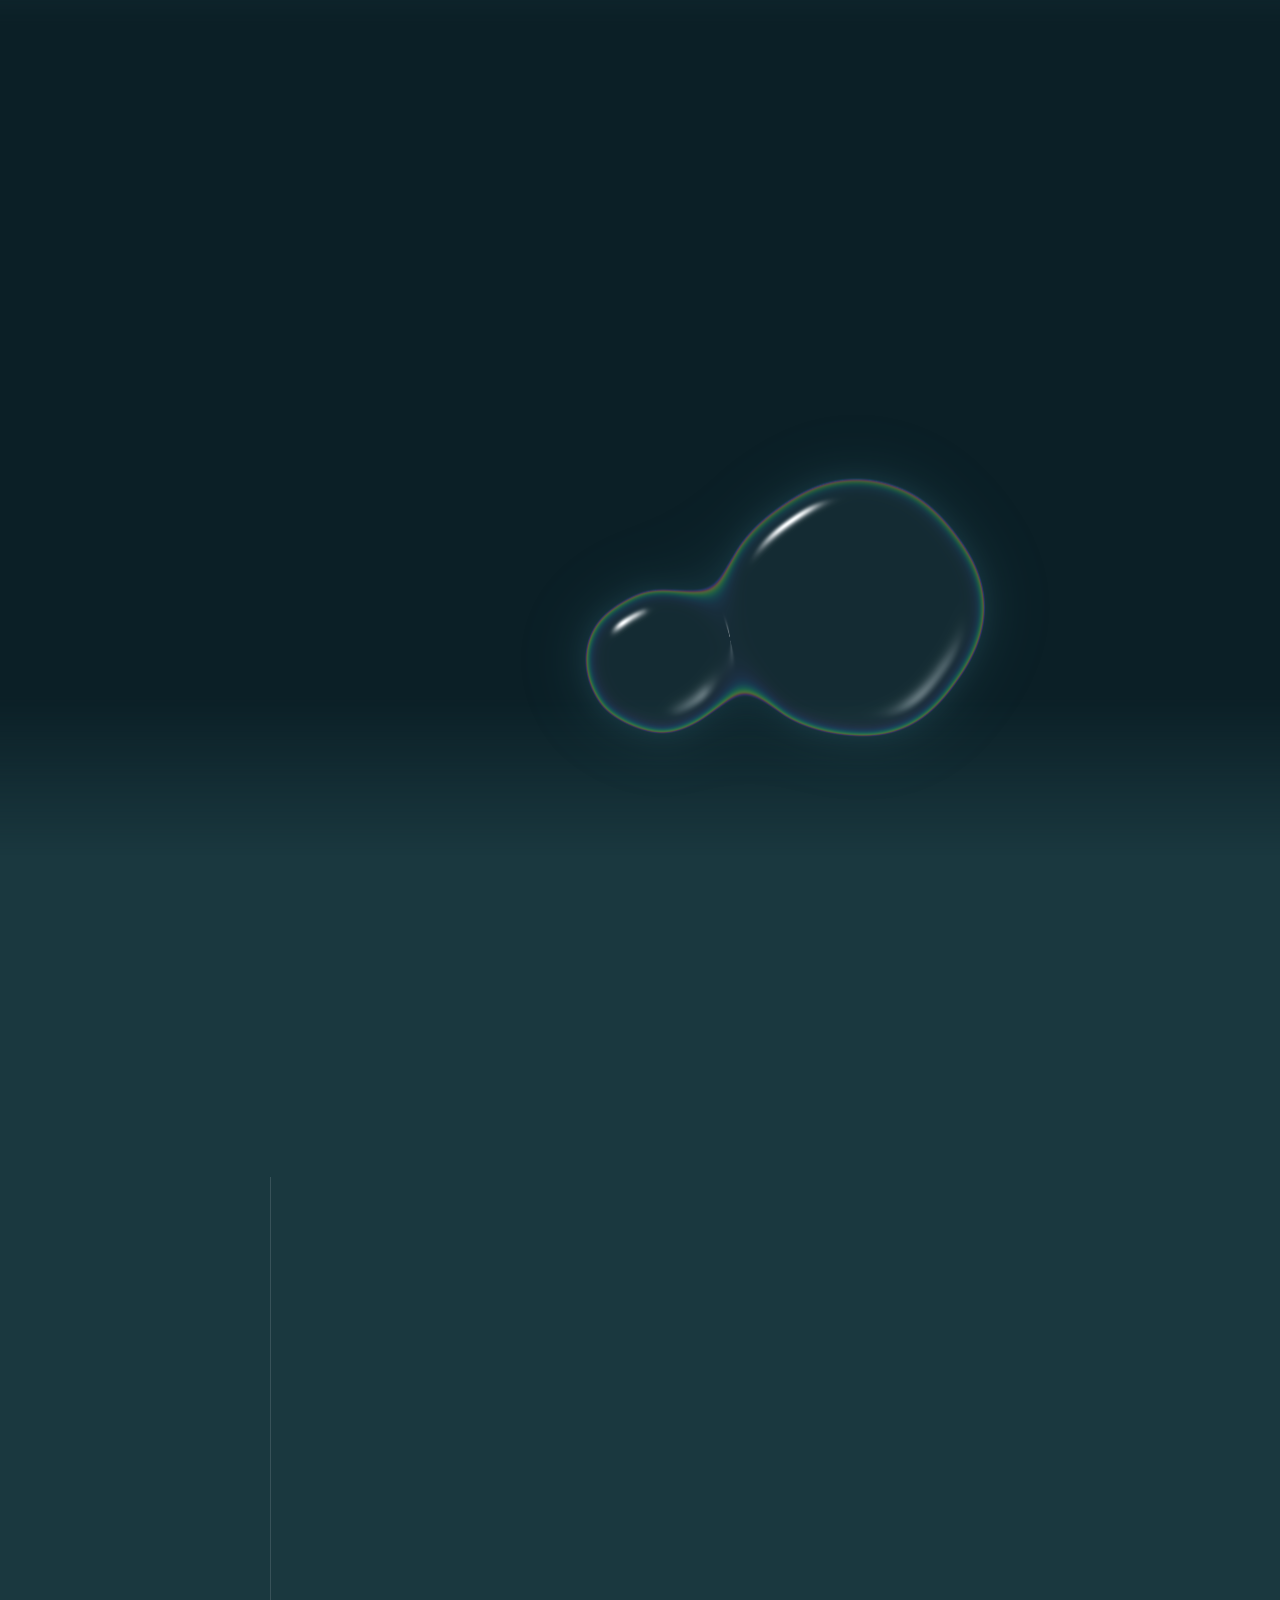
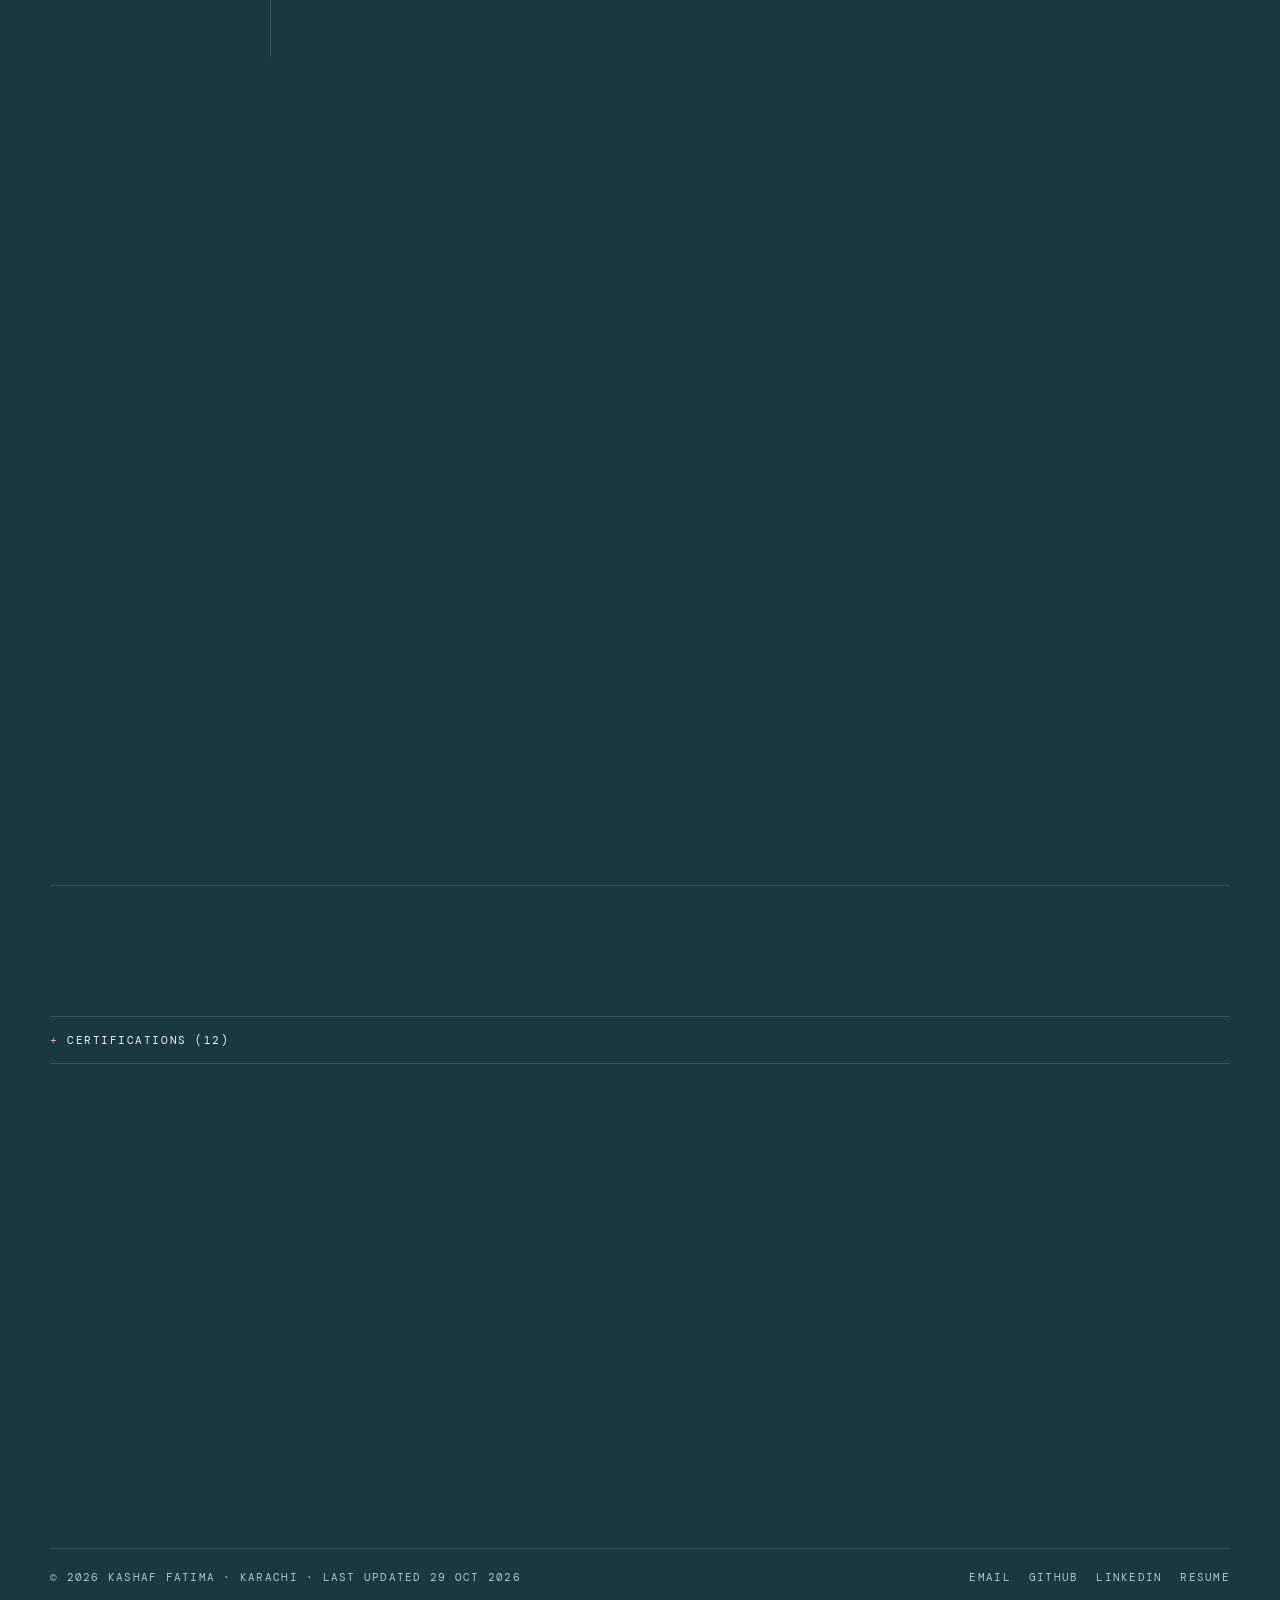
==== commit 7839f380: "Hero drop rests to the right of the name, flows into it, sweeps across and glides home Co-Authored-B" ====
--- a/index.html
+++ b/index.html
@@ -26,7 +26,7 @@
   <link rel="preconnect" href="https://fonts.googleapis.com">
   <link rel="preconnect" href="https://fonts.gstatic.com" crossorigin>
   <link href="https://fonts.googleapis.com/css2?family=Sora:wght@200;300&family=Newsreader:ital,opsz,wght@0,6..72,300..500;1,6..72,300..500&family=Instrument+Sans:wght@400;500;600&family=DM+Mono:wght@400&family=Silkscreen&display=swap" rel="stylesheet">
-  <link rel="stylesheet" href="css/site.css?v=14">
+  <link rel="stylesheet" href="css/site.css?v=16">
 </head>
 <body>
   <canvas id="water" aria-hidden="true"></canvas>
@@ -475,6 +475,6 @@
   </dialog>
   <div class="toast glass" id="toast" role="status" aria-live="polite"><span class="mono">Achievement unlocked</span>Found it. That's my job: finding the one that's confidently wrong.</div>
 
-  <script type="module" src="js/main.js?v=14"></script>
+  <script type="module" src="js/main.js?v=16"></script>
 </body>
 </html>
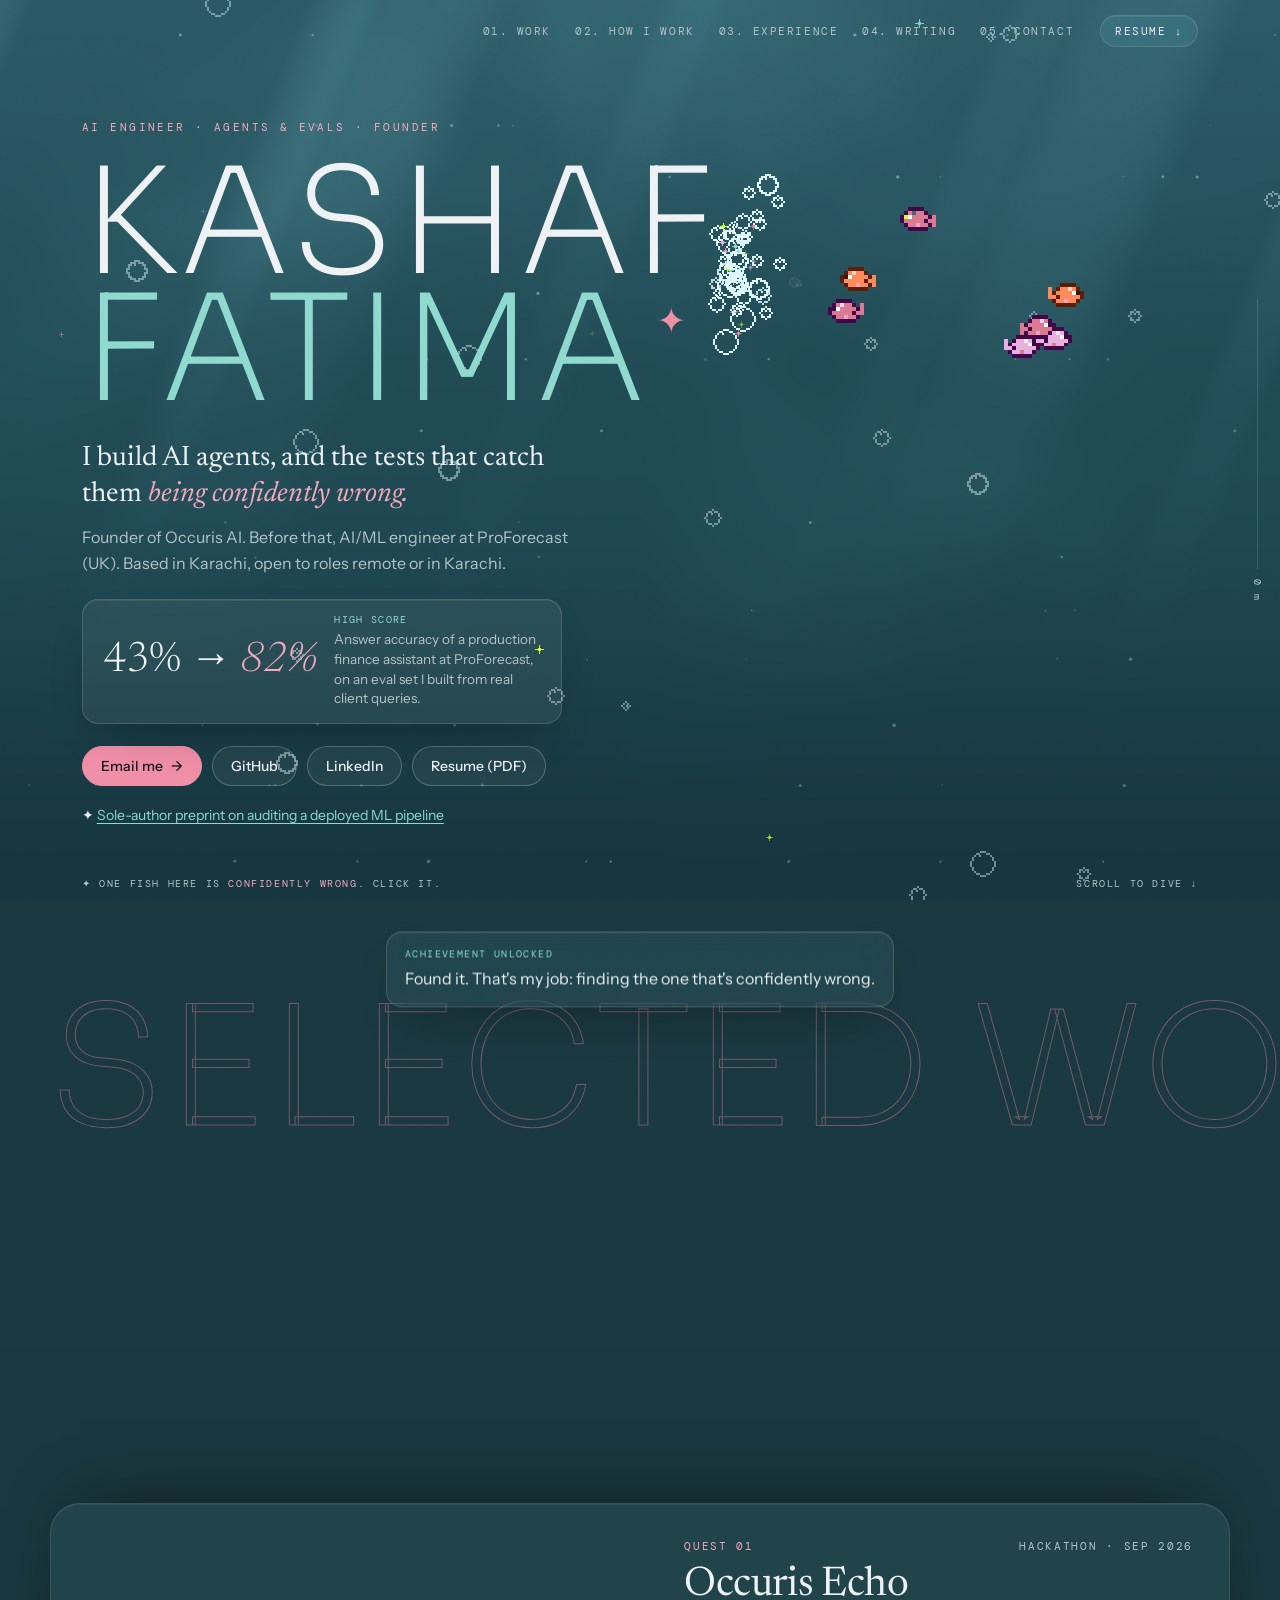
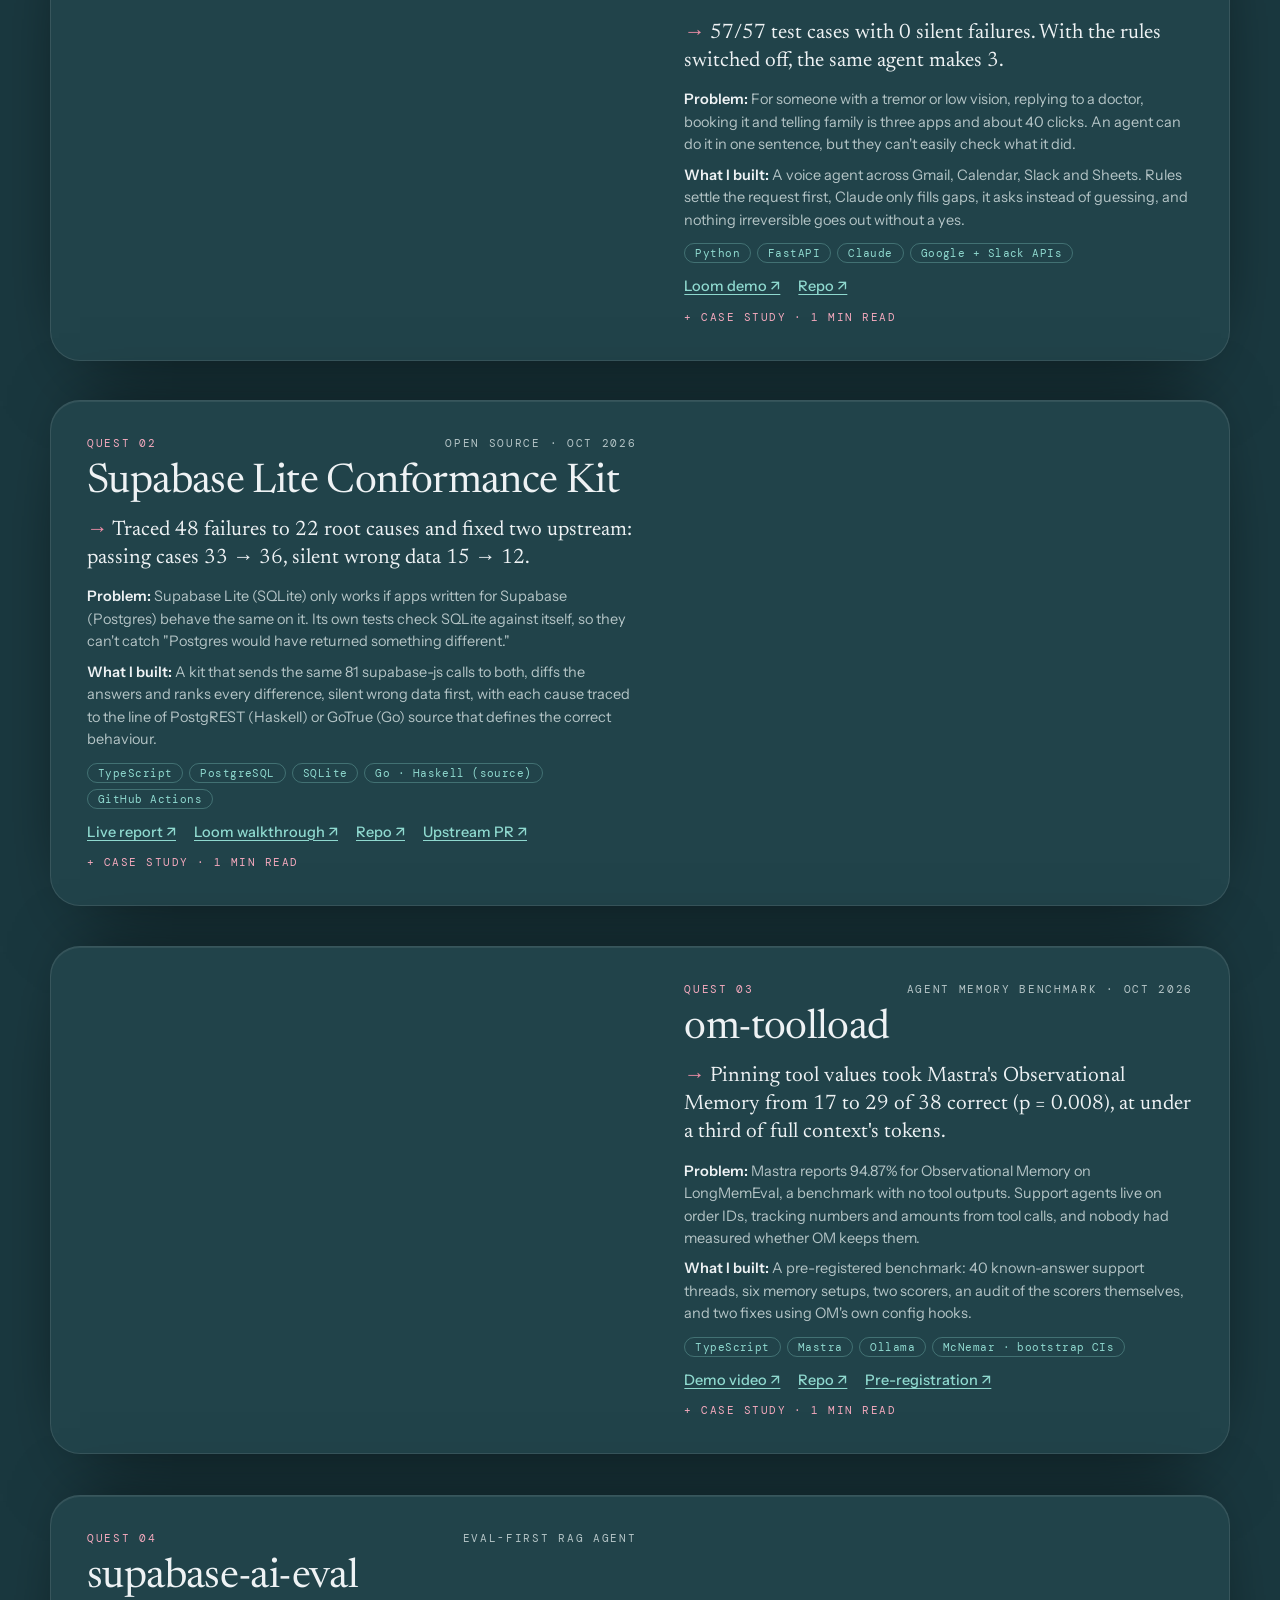
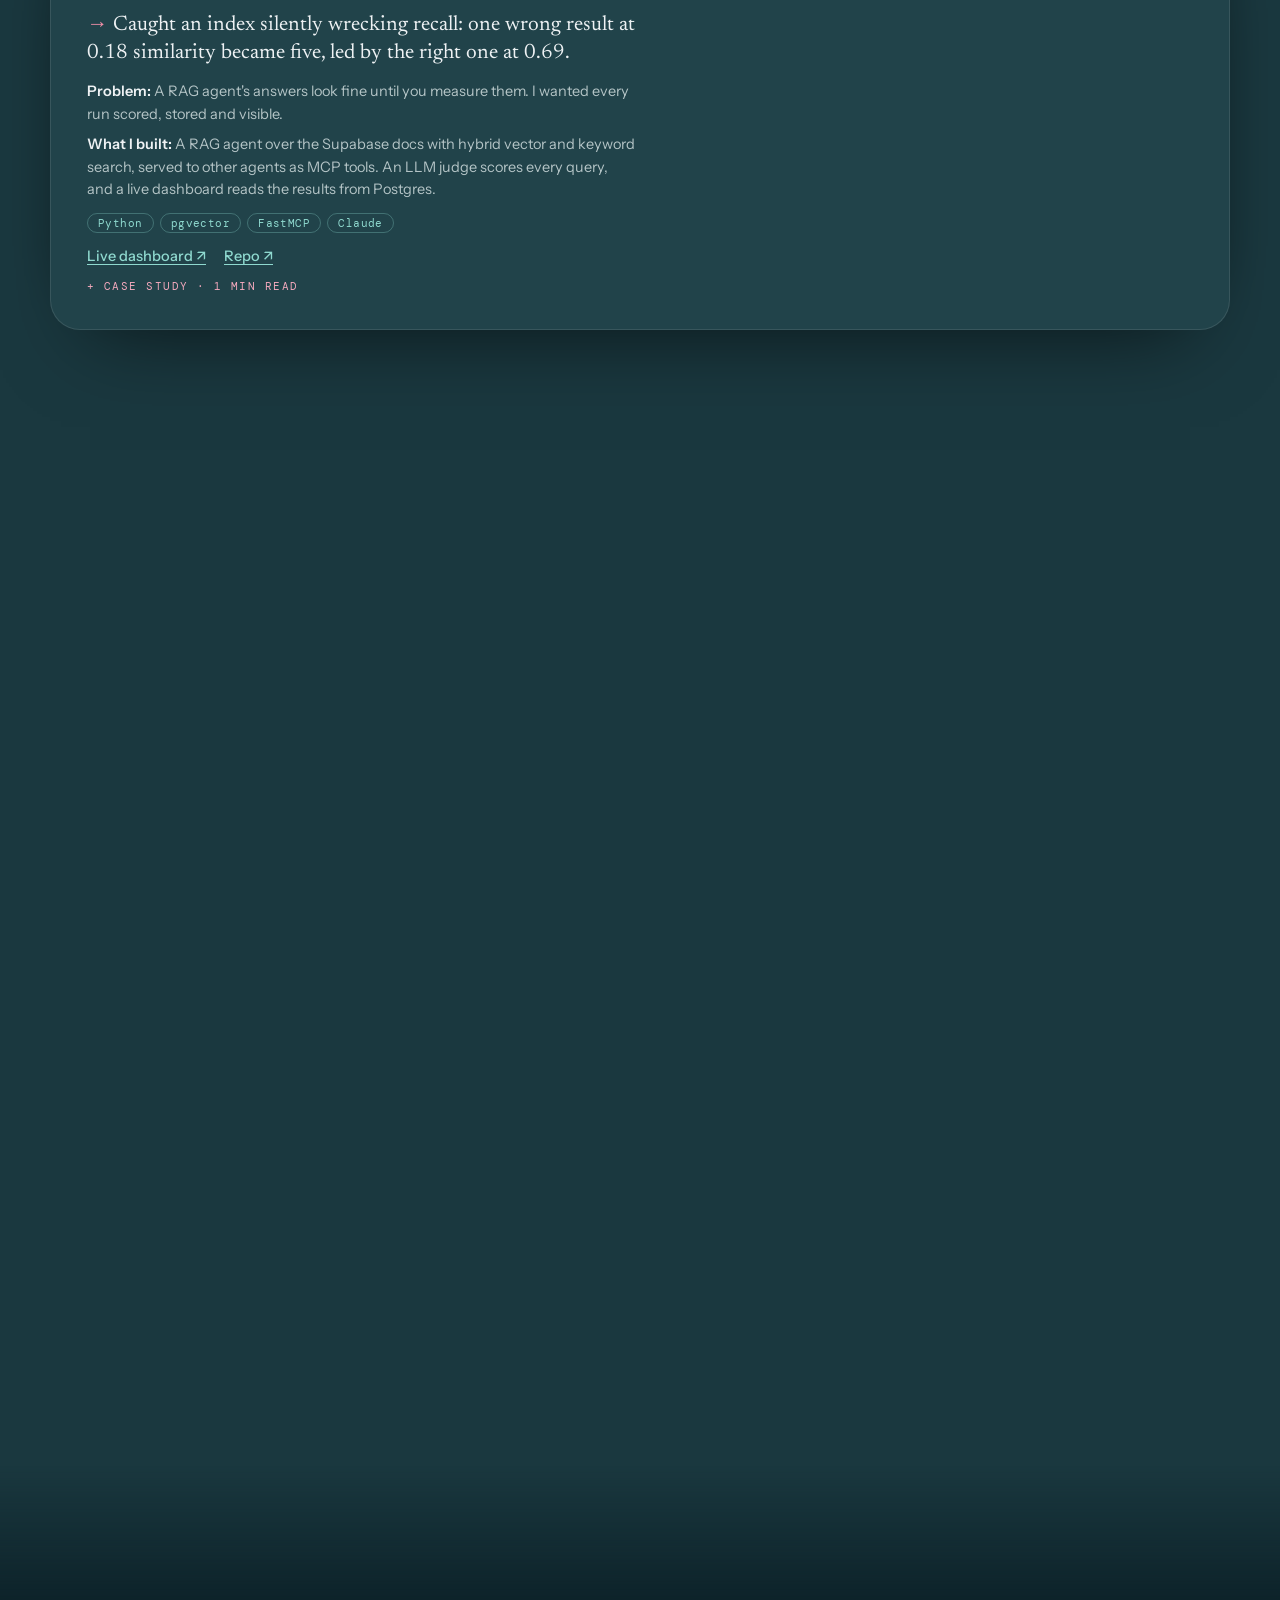
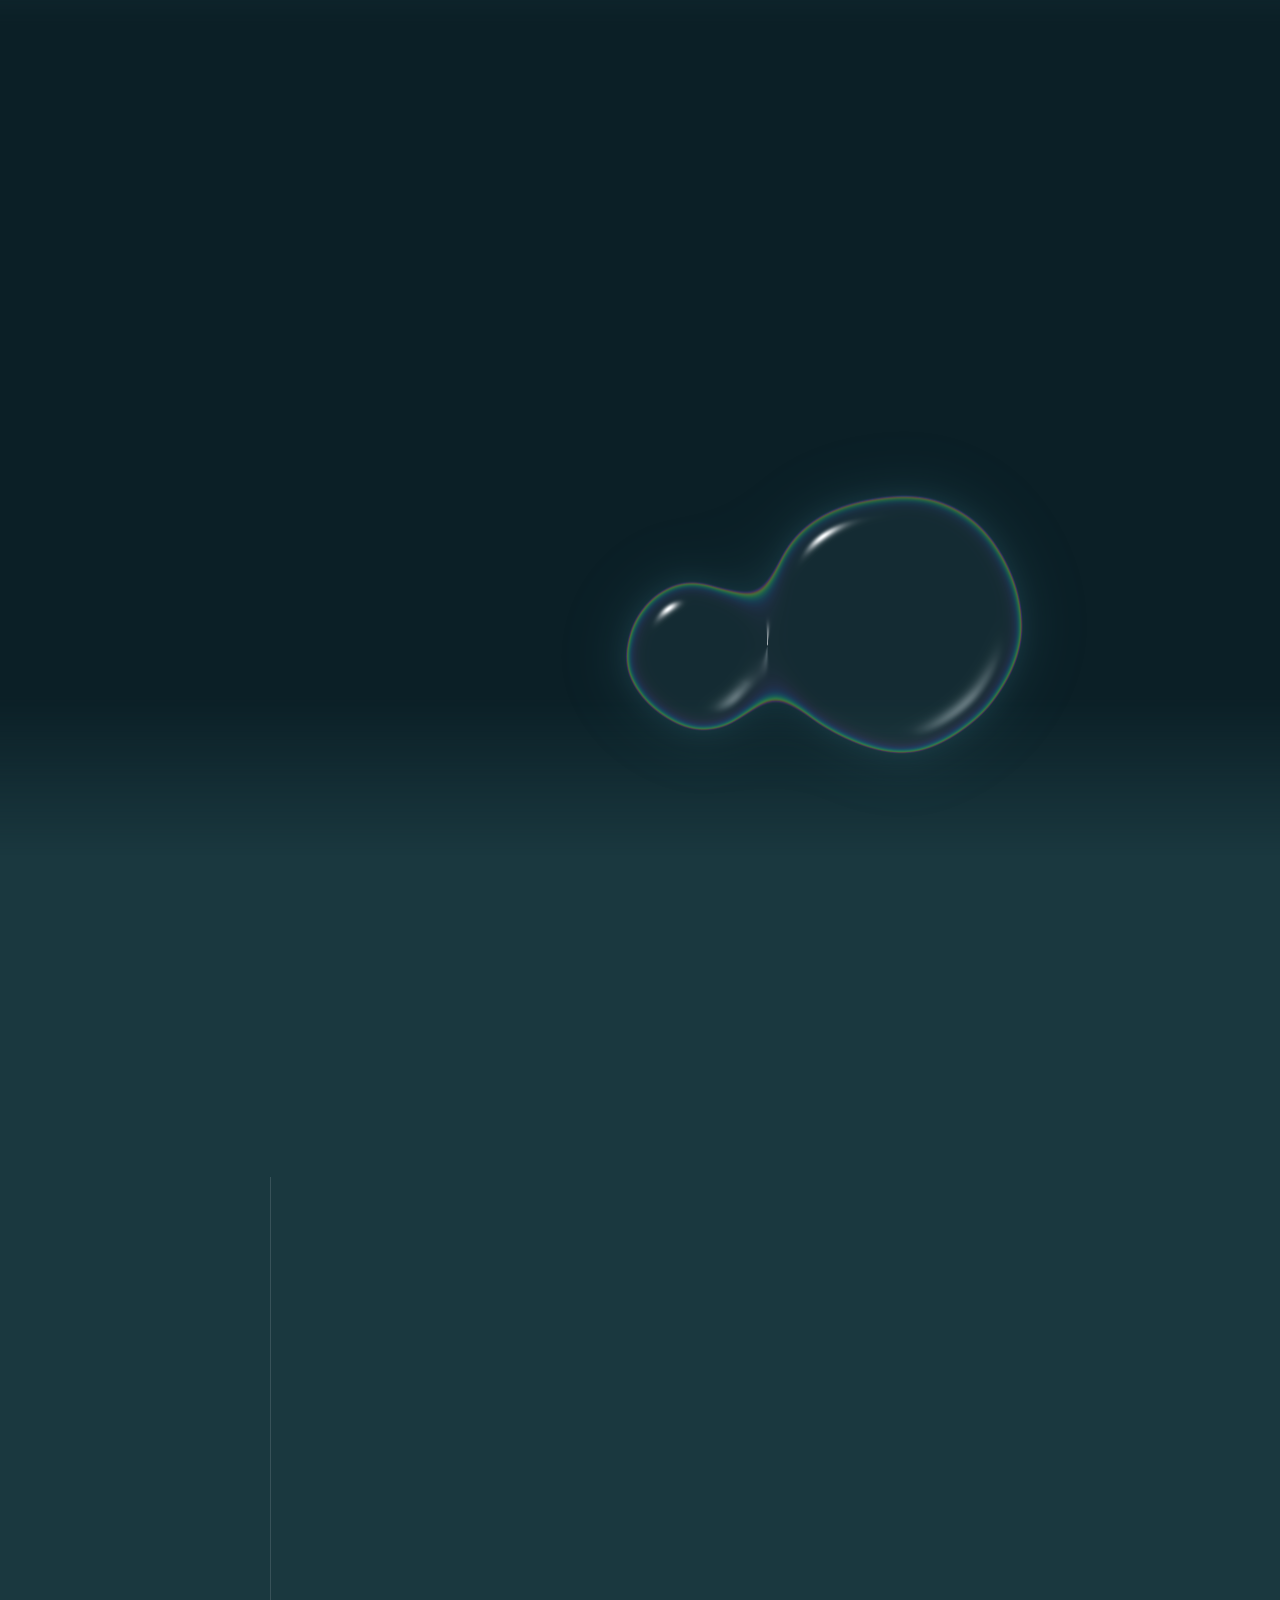
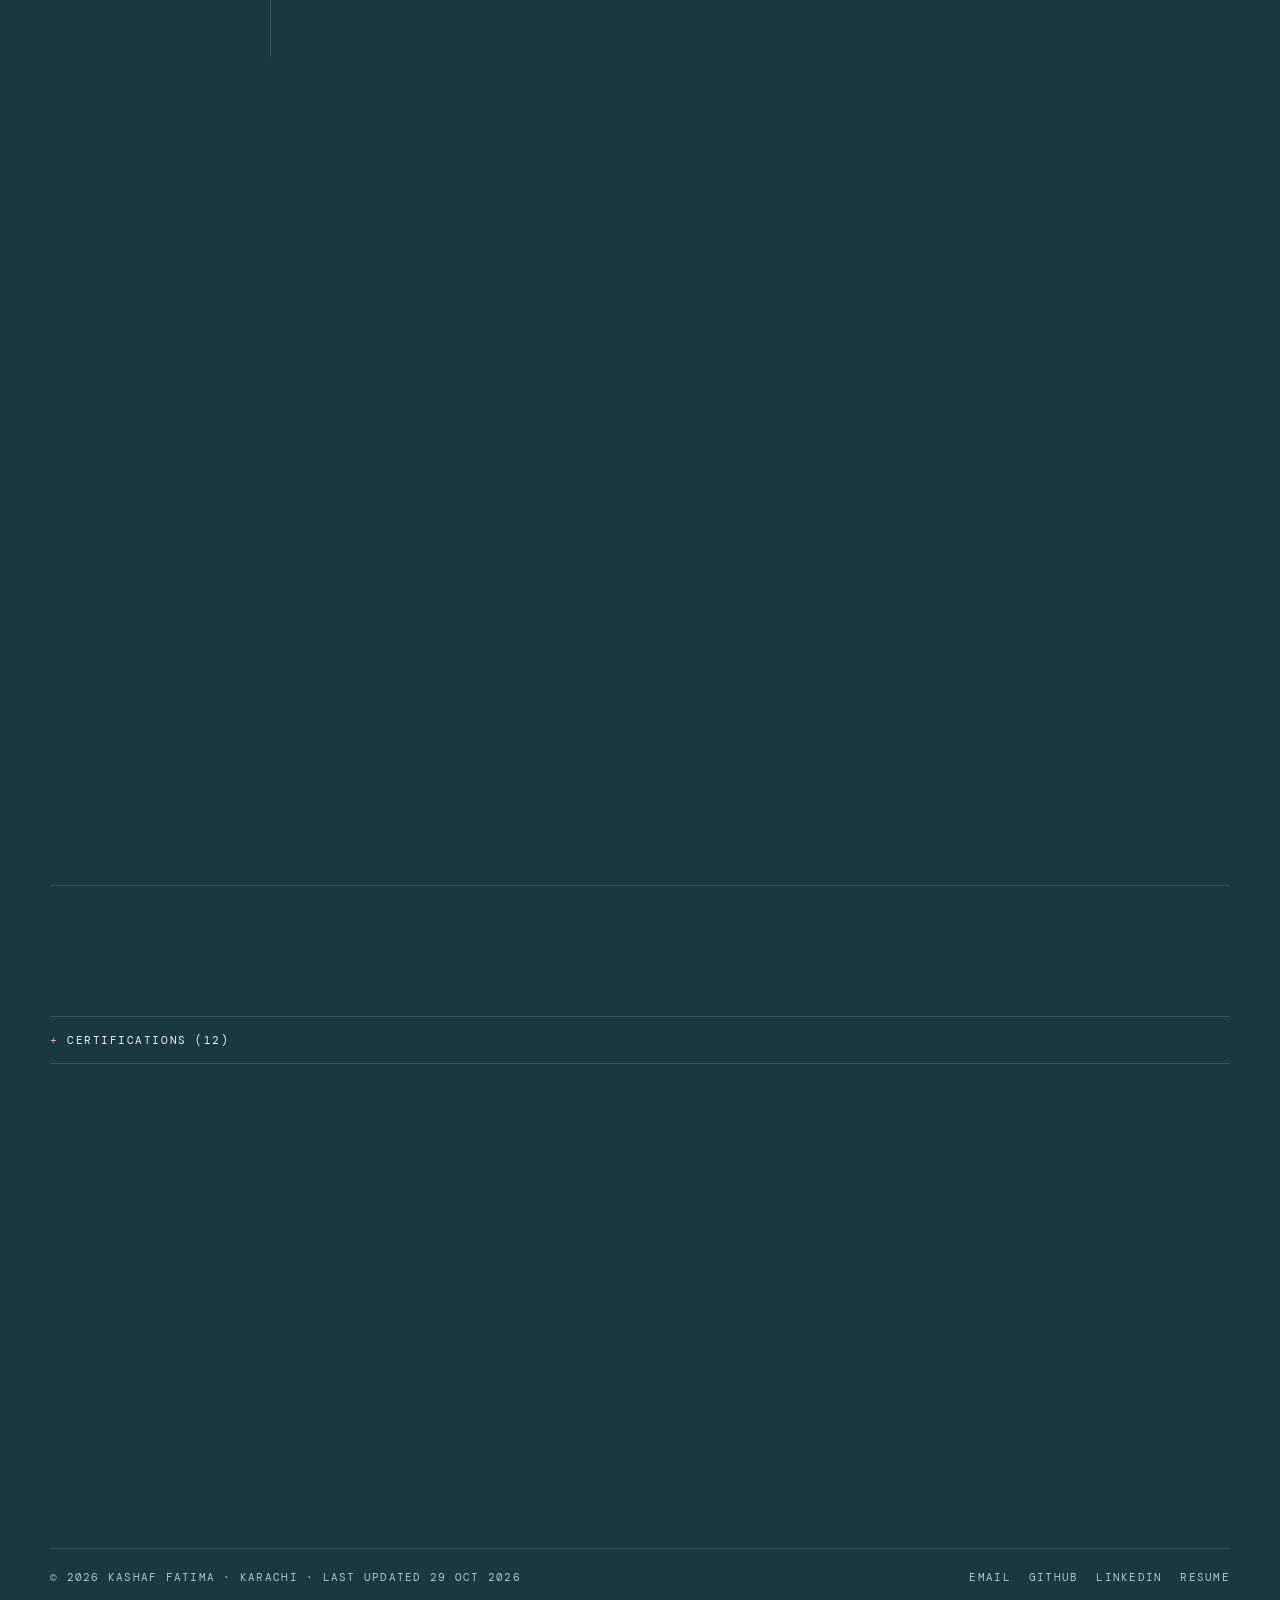
==== commit 960a9e86: "Hero drop pops when it meets the name instead of passing over it; name stays plain, crisp text The d" ====
--- a/index.html
+++ b/index.html
@@ -26,7 +26,7 @@
   <link rel="preconnect" href="https://fonts.googleapis.com">
   <link rel="preconnect" href="https://fonts.gstatic.com" crossorigin>
   <link href="https://fonts.googleapis.com/css2?family=Sora:wght@200;300&family=Newsreader:ital,opsz,wght@0,6..72,300..500;1,6..72,300..500&family=Instrument+Sans:wght@400;500;600&family=DM+Mono:wght@400&family=Silkscreen&display=swap" rel="stylesheet">
-  <link rel="stylesheet" href="css/site.css?v=16">
+  <link rel="stylesheet" href="css/site.css?v=19">
 </head>
 <body>
   <canvas id="water" aria-hidden="true"></canvas>
@@ -475,6 +475,6 @@
   </dialog>
   <div class="toast glass" id="toast" role="status" aria-live="polite"><span class="mono">Achievement unlocked</span>Found it. That's my job: finding the one that's confidently wrong.</div>
 
-  <script type="module" src="js/main.js?v=16"></script>
+  <script type="module" src="js/main.js?v=19"></script>
 </body>
 </html>
--- a/css/site.css
+++ b/css/site.css
@@ -77,7 +77,7 @@
 .hero { position: relative; min-height: 100vh; display: flex; align-items: center; padding: 120px 32px 90px; }
 .hero-text { position: relative; z-index: 2; width: 100%; }
 .hero-copy { max-width: 640px; position: relative; z-index: 3; }
-#lens { position: absolute; inset: 0; width: 100%; height: 100%; z-index: 1; pointer-events: none; }
+#lens { position: absolute; top: 0; bottom: 0; left: calc(50% - 50vw); width: 100vw; height: 100%; z-index: 1; pointer-events: none; }
 .lensed .name span { color: transparent; }
 .eyebrow { font: 400 11px var(--mono); letter-spacing: .22em; text-transform: uppercase; color: var(--rose-ink); margin-bottom: 26px; }
 .name { position: relative; z-index: 0; font: 200 clamp(68px, 11.5vw, 184px)/.86 var(--display); text-transform: uppercase; letter-spacing: .02em; color: var(--ink); }
@@ -94,7 +94,7 @@
 .proof p { font-size: 13.5px; color: var(--muted); line-height: 1.45; }
 .proof .mono { font-size: 9.5px; color: var(--teal); display: block; margin-bottom: 3px; }
 .paper { margin-top: 18px; font-size: 14px; }
-#school { position: absolute; inset: 0; width: 100%; height: 100%; z-index: 2; pointer-events: none; image-rendering: pixelated; }
+#school { position: absolute; top: 0; bottom: 0; left: calc(50% - 50vw); width: 100vw; height: 100%; z-index: 2; pointer-events: none; image-rendering: pixelated; }
 .hero-foot { position: absolute; z-index: 2; left: 32px; right: 32px; bottom: 26px; display: flex; justify-content: space-between; gap: 20px; font: 400 10px var(--mono); letter-spacing: .16em; text-transform: uppercase; color: var(--muted); }
 .hero-foot .hunt b { color: var(--rose-ink); font-weight: 400; }
 .hero-foot .hunt.done { color: var(--teal); }
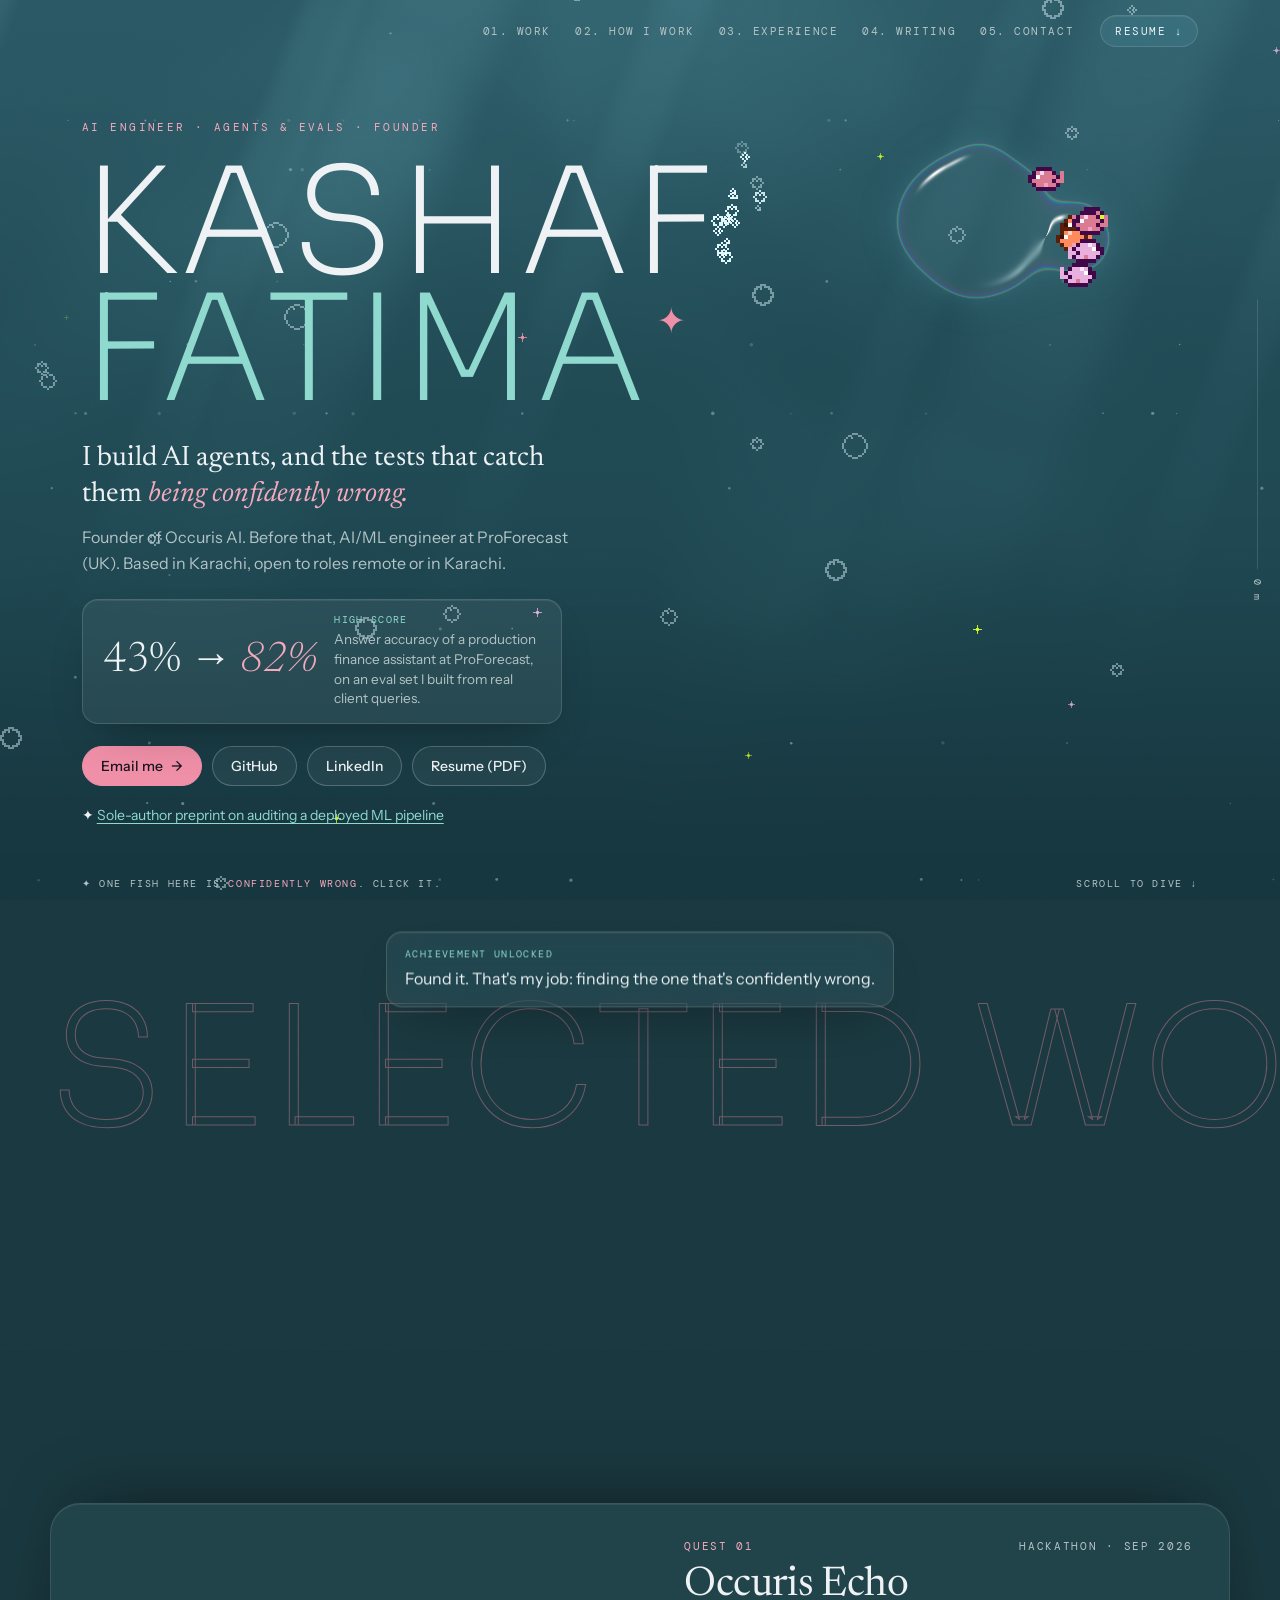
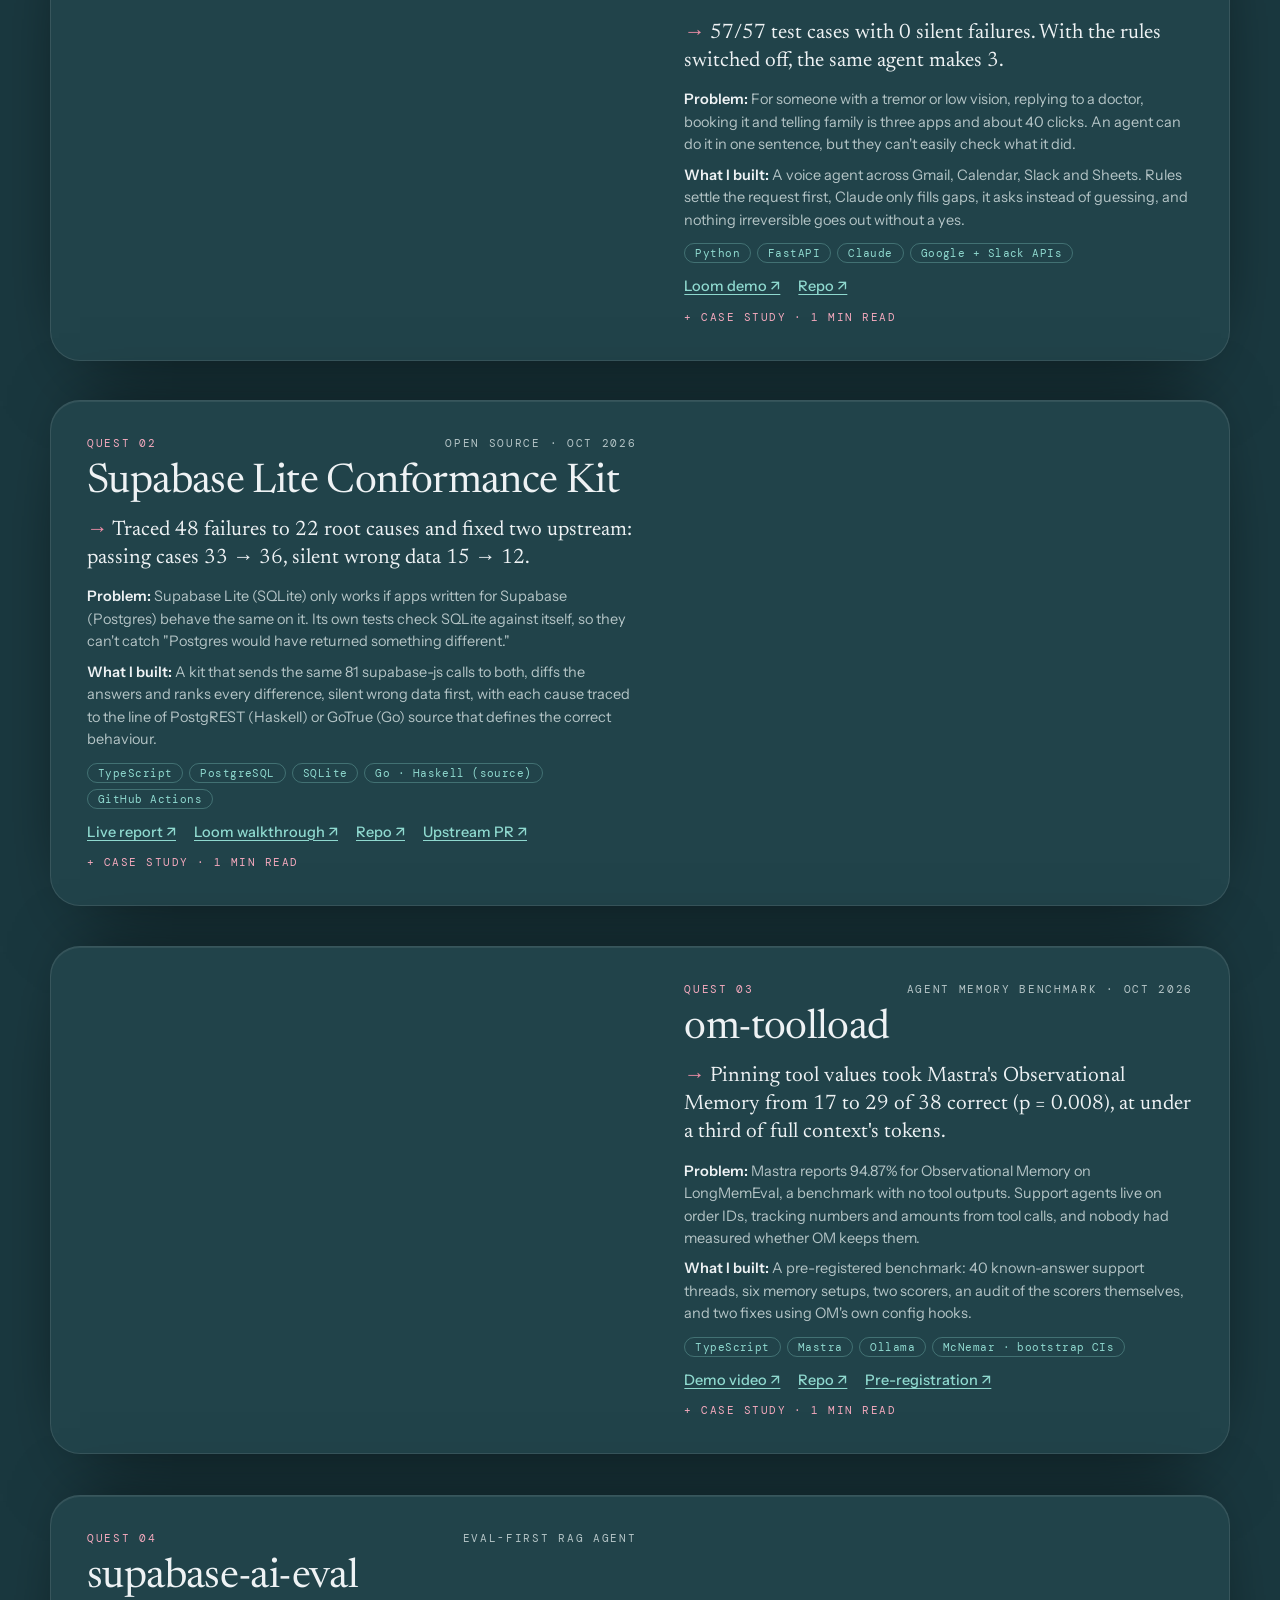
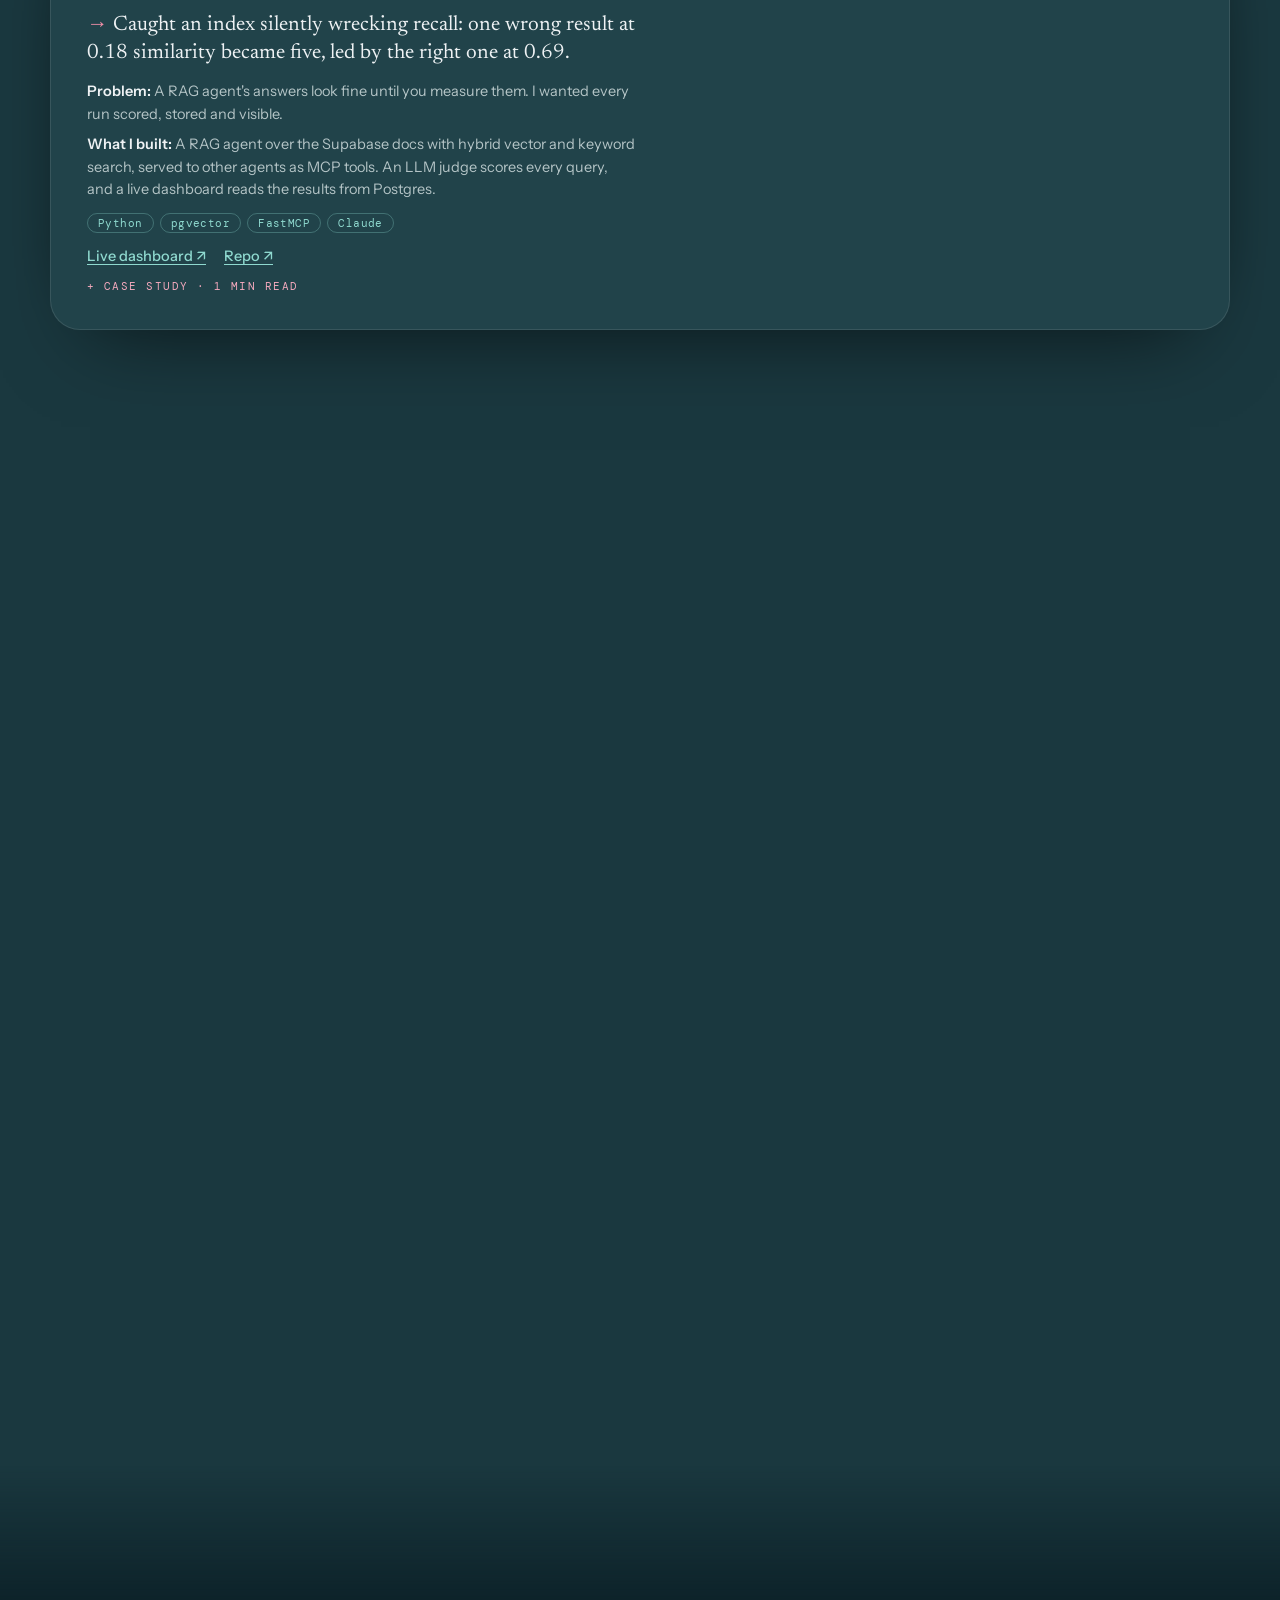
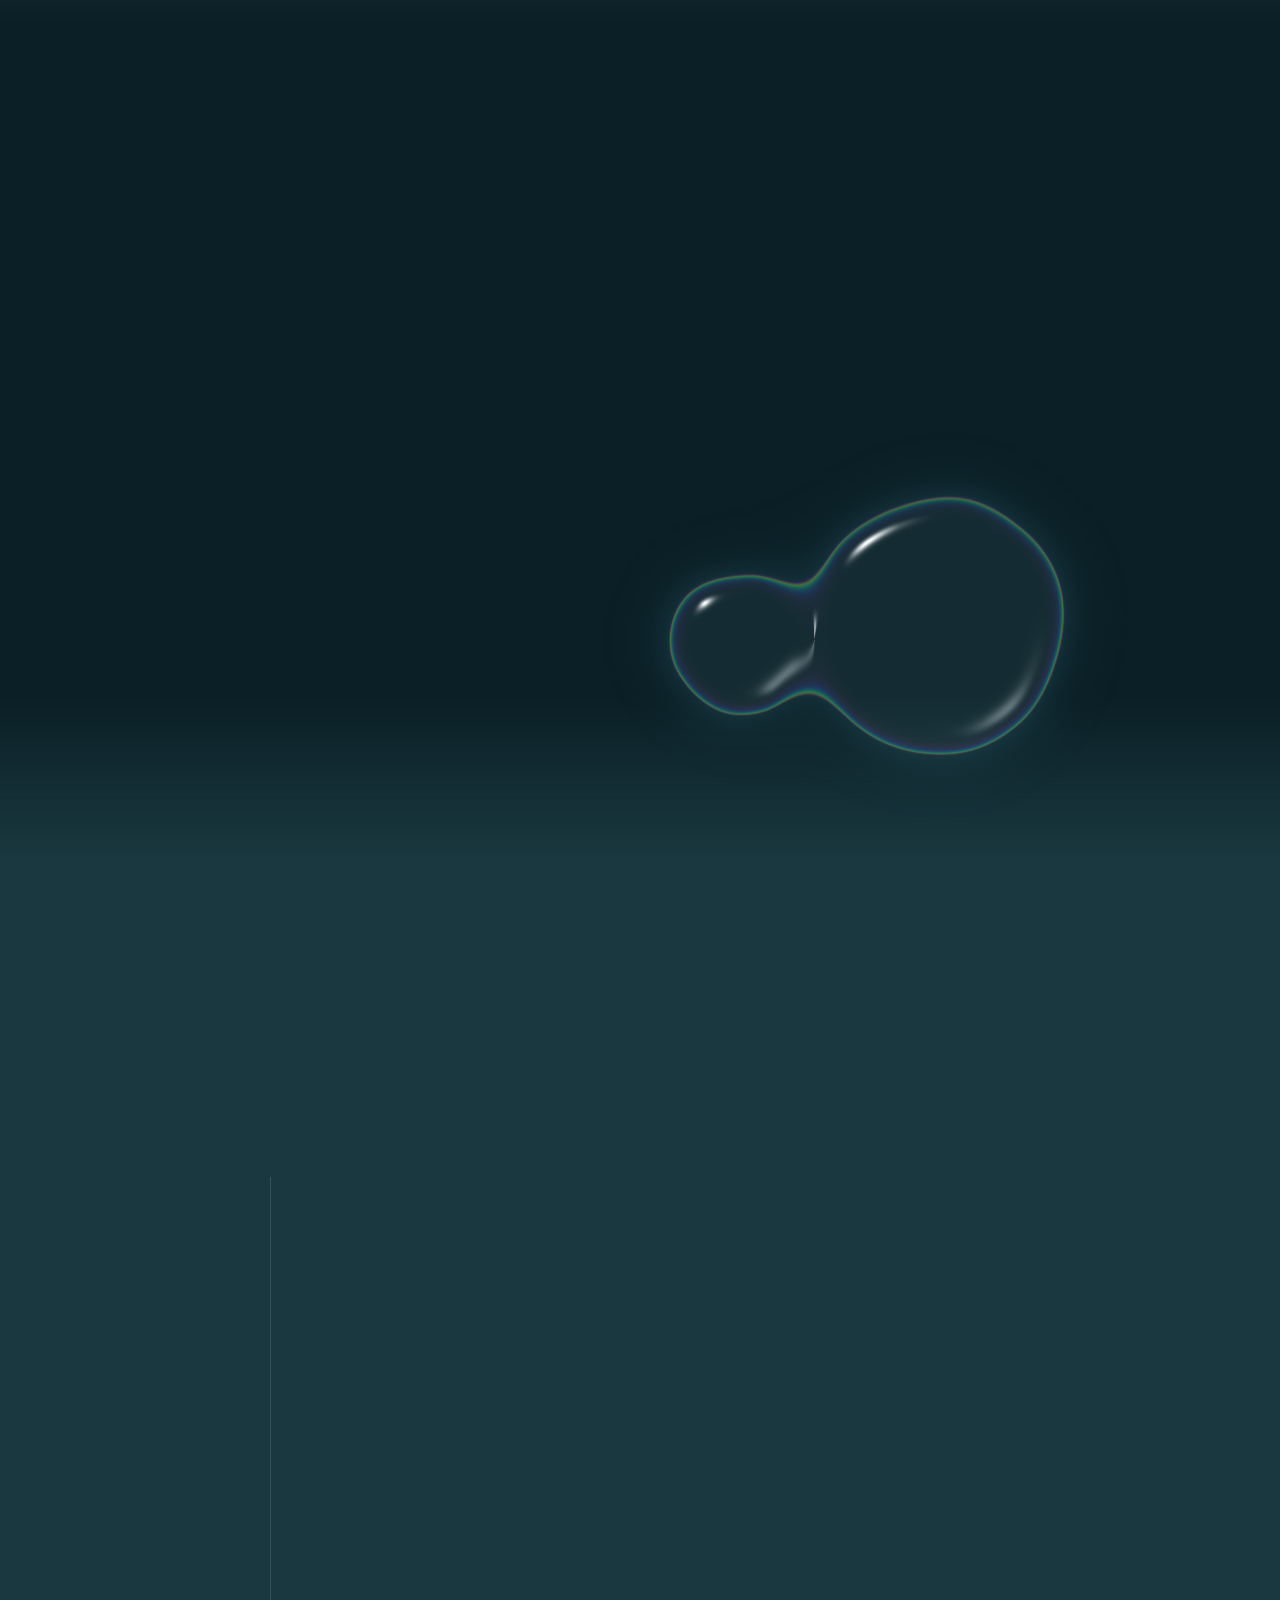
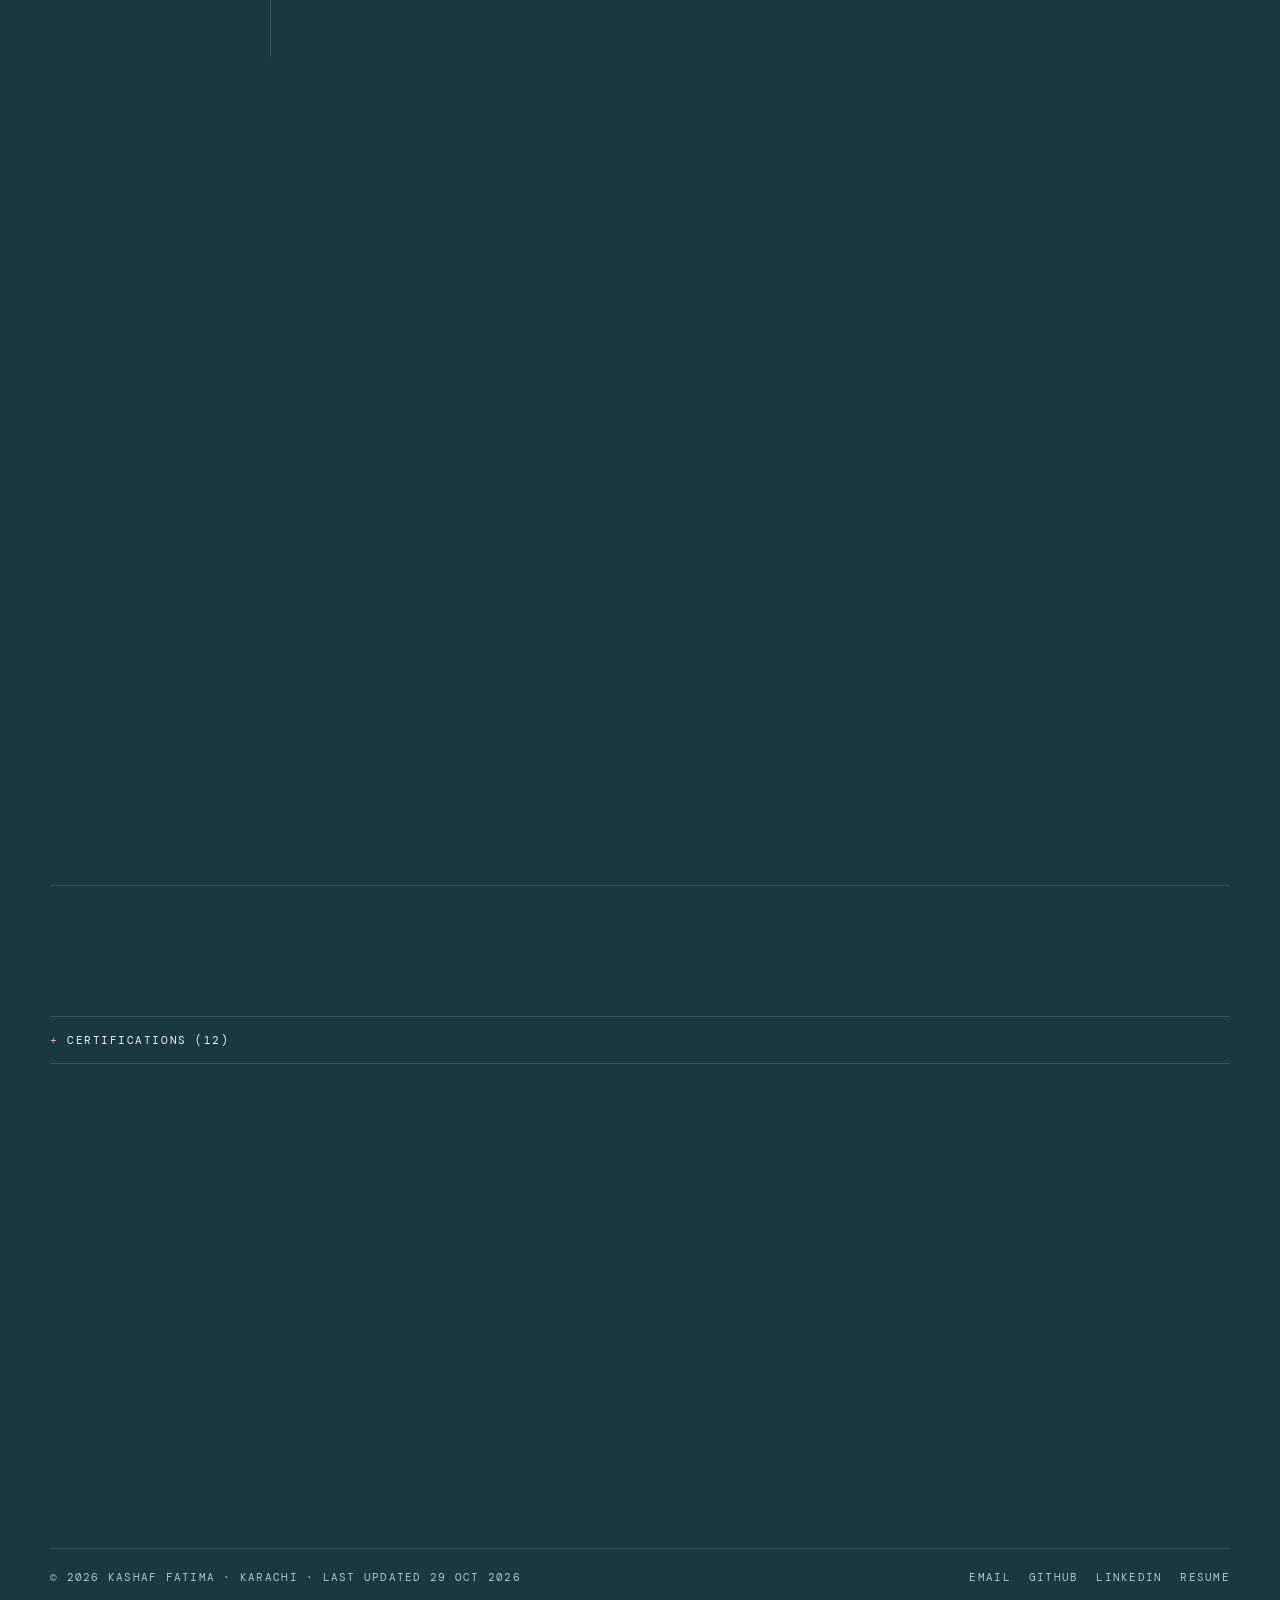
==== commit f8b6de5f: "Hero drop bounces back and forth off the last F of KASHAF, with a puff of bubbles on each touch Co-A" ====
--- a/index.html
+++ b/index.html
@@ -26,7 +26,7 @@
   <link rel="preconnect" href="https://fonts.googleapis.com">
   <link rel="preconnect" href="https://fonts.gstatic.com" crossorigin>
   <link href="https://fonts.googleapis.com/css2?family=Sora:wght@200;300&family=Newsreader:ital,opsz,wght@0,6..72,300..500;1,6..72,300..500&family=Instrument+Sans:wght@400;500;600&family=DM+Mono:wght@400&family=Silkscreen&display=swap" rel="stylesheet">
-  <link rel="stylesheet" href="css/site.css?v=19">
+  <link rel="stylesheet" href="css/site.css?v=20">
 </head>
 <body>
   <canvas id="water" aria-hidden="true"></canvas>
@@ -475,6 +475,6 @@
   </dialog>
   <div class="toast glass" id="toast" role="status" aria-live="polite"><span class="mono">Achievement unlocked</span>Found it. That's my job: finding the one that's confidently wrong.</div>
 
-  <script type="module" src="js/main.js?v=19"></script>
+  <script type="module" src="js/main.js?v=20"></script>
 </body>
 </html>
